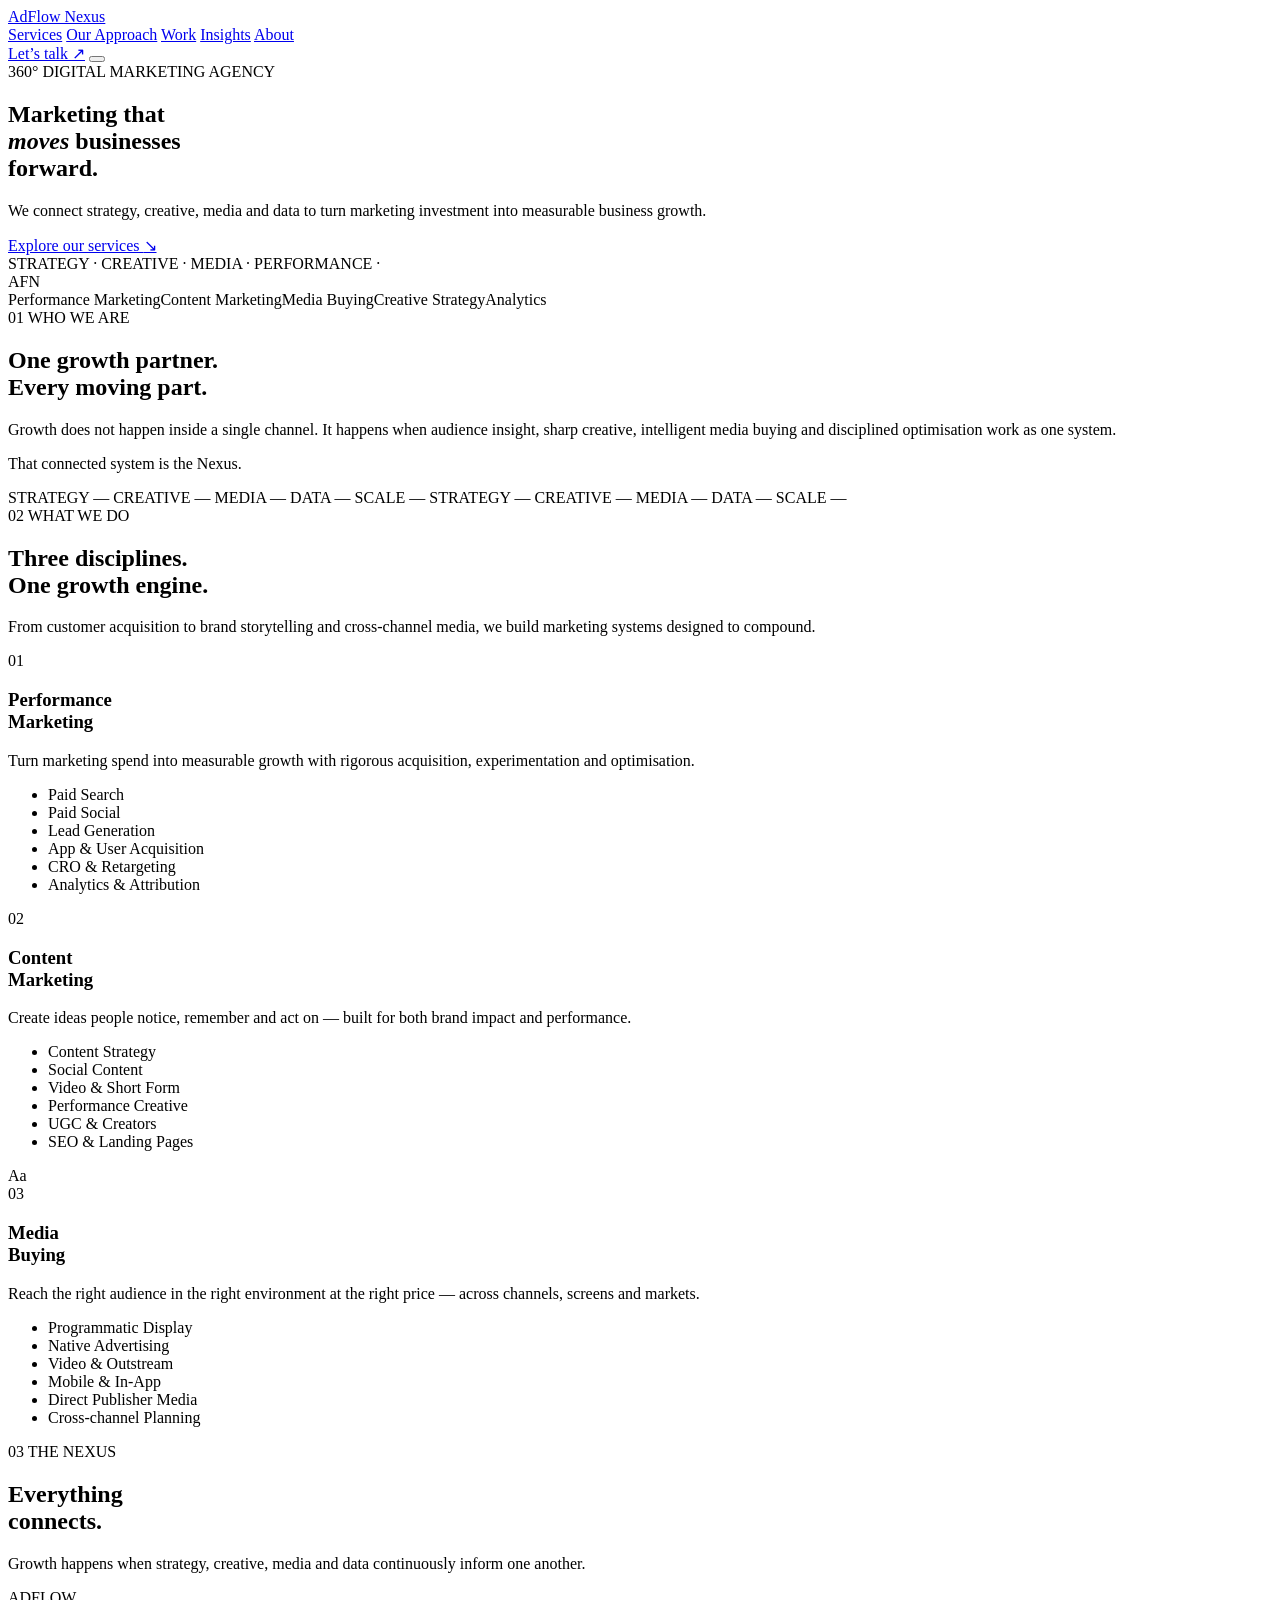
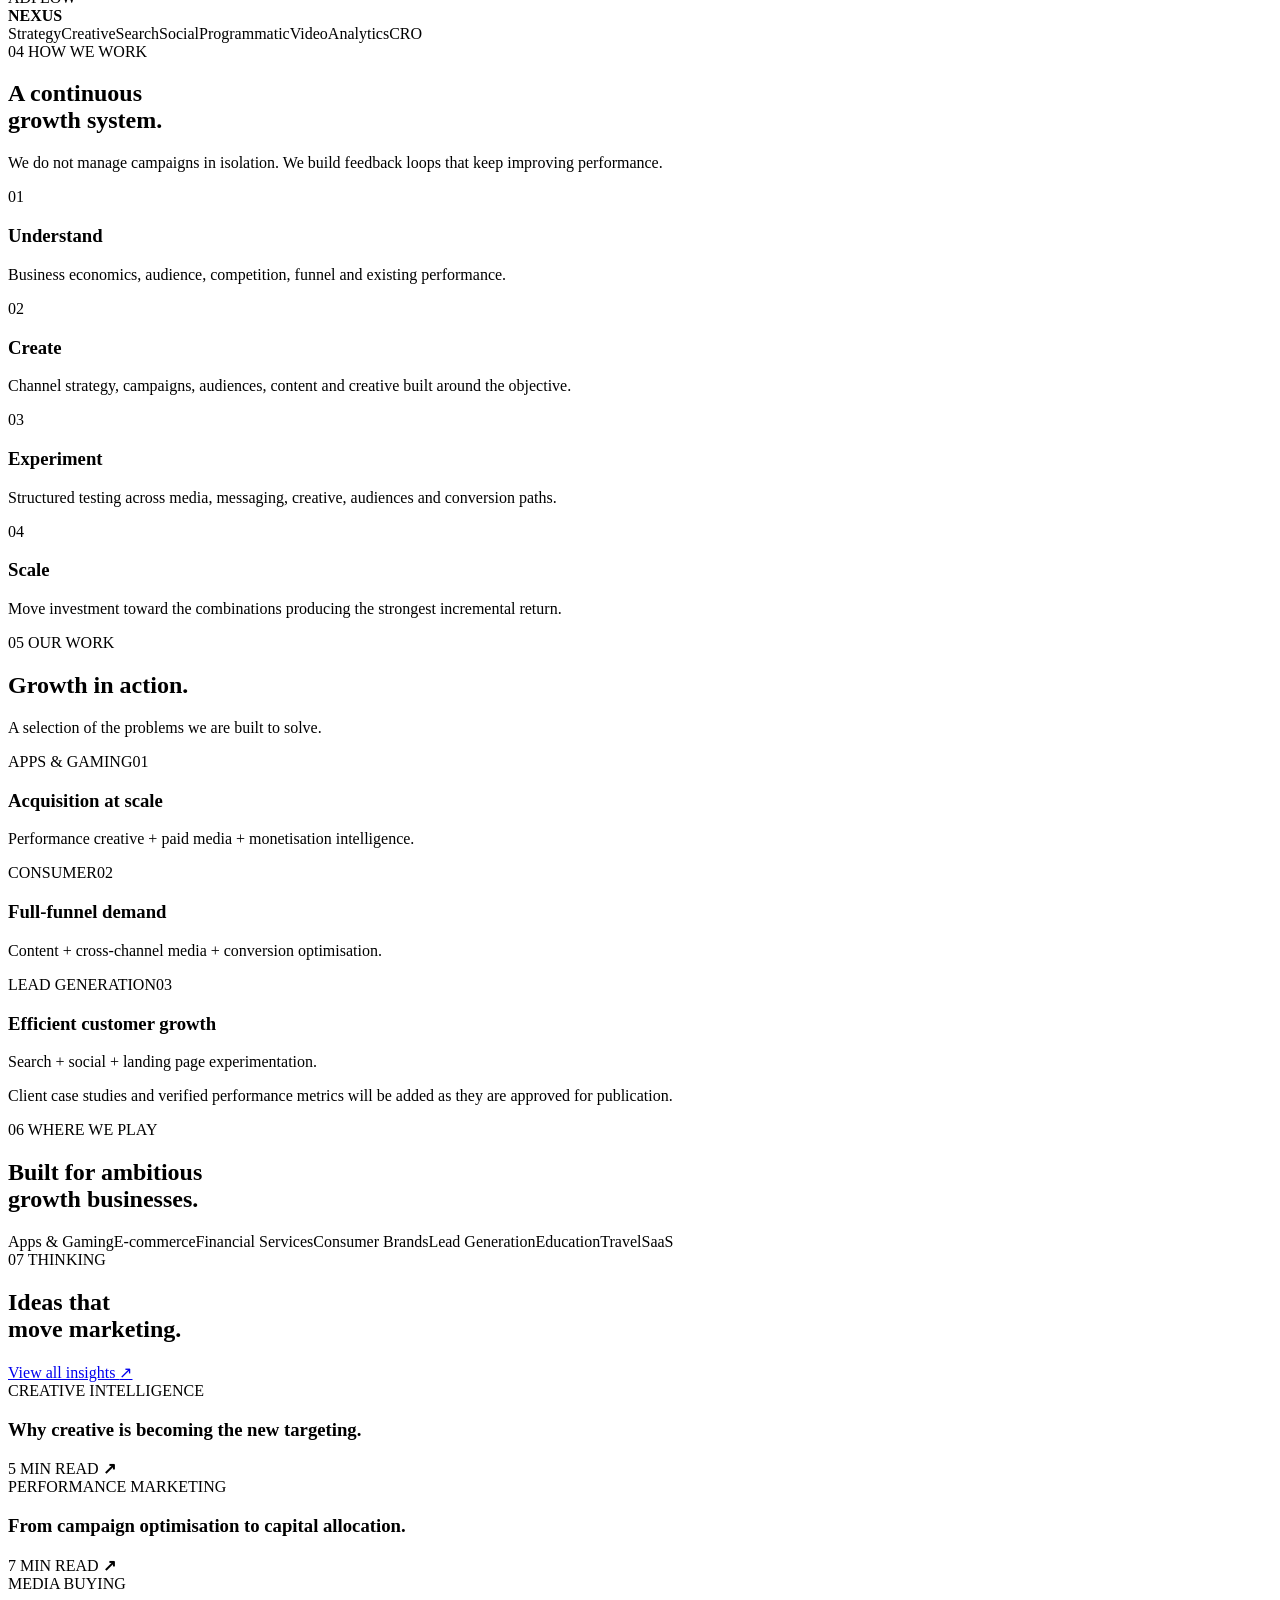
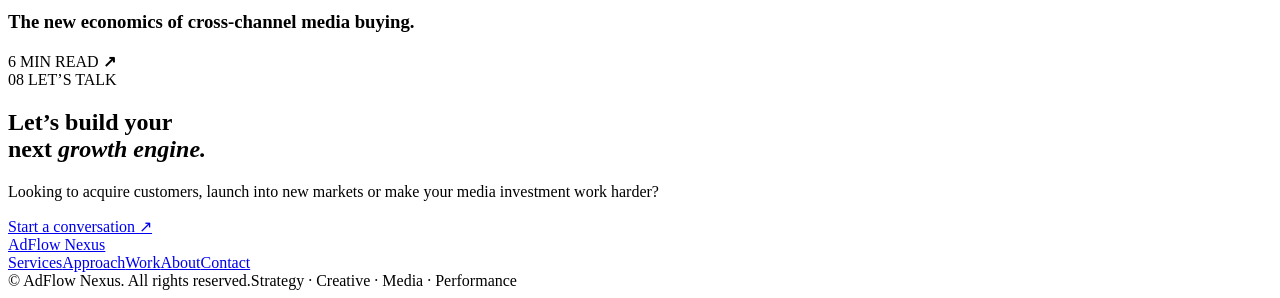
==== index.html @ 0479555f "Initialize AdFlow Nexus agency website" ====
<!doctype html>
<html lang="en">
<head>
  <meta charset="utf-8" />
  <meta name="viewport" content="width=device-width, initial-scale=1" />
  <title>AdFlow Nexus — 360° Marketing Agency</title>
  <meta name="description" content="AdFlow Nexus is a 360° digital marketing agency combining performance marketing, content marketing and media buying to create measurable growth." />
  <link rel="preconnect" href="https://fonts.googleapis.com">
  <link rel="preconnect" href="https://fonts.gstatic.com" crossorigin>
  <link href="https://fonts.googleapis.com/css2?family=DM+Sans:wght@400;500;600;700&family=Manrope:wght@400;500;600;700;800&display=swap" rel="stylesheet">
  <link rel="stylesheet" href="styles.css" />
</head>
<body>
  <div class="noise"></div>

  <header class="site-header">
    <a class="brand" href="#top" aria-label="AdFlow Nexus home">
      <span class="brand-mark"><i></i><i></i><i></i></span>
      <span>AdFlow Nexus</span>
    </a>
    <nav class="desktop-nav" aria-label="Primary navigation">
      <a href="#services">Services</a>
      <a href="#approach">Our Approach</a>
      <a href="#work">Work</a>
      <a href="#insights">Insights</a>
      <a href="#about">About</a>
    </nav>
    <a class="header-cta" href="#contact">Let’s talk <span>↗</span></a>
    <button class="menu-toggle" aria-label="Open menu" aria-expanded="false"><span></span><span></span></button>
  </header>

  <main id="top">
    <section class="hero section-pad">
      <div class="eyebrow reveal">360° DIGITAL MARKETING AGENCY</div>
      <div class="hero-grid">
        <div>
          <h1 class="reveal">Marketing that<br><em>moves</em> businesses<br>forward.</h1>
        </div>
        <div class="hero-side reveal">
          <p>We connect strategy, creative, media and data to turn marketing investment into measurable business growth.</p>
          <a class="text-link" href="#services">Explore our services <span>↘</span></a>
        </div>
      </div>

      <div class="hero-orbit reveal" aria-hidden="true">
        <div class="orbit-copy">STRATEGY · CREATIVE · MEDIA · PERFORMANCE ·</div>
        <div class="orbit-center">AFN</div>
        <span class="orb orb-a"></span><span class="orb orb-b"></span><span class="orb orb-c"></span>
      </div>

      <div class="hero-strip reveal">
        <span>Performance Marketing</span><span>Content Marketing</span><span>Media Buying</span><span>Creative Strategy</span><span>Analytics</span>
      </div>
    </section>

    <section class="intro section-pad dark-section" id="about">
      <div class="section-kicker reveal"><span>01</span> WHO WE ARE</div>
      <div class="intro-grid">
        <h2 class="reveal">One growth partner.<br><span>Every moving part.</span></h2>
        <div class="intro-copy reveal">
          <p>Growth does not happen inside a single channel. It happens when audience insight, sharp creative, intelligent media buying and disciplined optimisation work as one system.</p>
          <p>That connected system is the Nexus.</p>
        </div>
      </div>
      <div class="marquee" aria-hidden="true"><div>STRATEGY — CREATIVE — MEDIA — DATA — SCALE — STRATEGY — CREATIVE — MEDIA — DATA — SCALE —</div></div>
    </section>

    <section class="services section-pad" id="services">
      <div class="section-kicker reveal"><span>02</span> WHAT WE DO</div>
      <div class="section-title-row">
        <h2 class="reveal">Three disciplines.<br>One growth engine.</h2>
        <p class="reveal">From customer acquisition to brand storytelling and cross-channel media, we build marketing systems designed to compound.</p>
      </div>

      <article class="service-row reveal">
        <div class="service-number">01</div>
        <div class="service-main"><h3>Performance<br>Marketing</h3><p>Turn marketing spend into measurable growth with rigorous acquisition, experimentation and optimisation.</p></div>
        <ul><li>Paid Search</li><li>Paid Social</li><li>Lead Generation</li><li>App & User Acquisition</li><li>CRO & Retargeting</li><li>Analytics & Attribution</li></ul>
        <div class="service-icon icon-performance"><span></span><span></span><span></span></div>
      </article>

      <article class="service-row reveal">
        <div class="service-number">02</div>
        <div class="service-main"><h3>Content<br>Marketing</h3><p>Create ideas people notice, remember and act on — built for both brand impact and performance.</p></div>
        <ul><li>Content Strategy</li><li>Social Content</li><li>Video & Short Form</li><li>Performance Creative</li><li>UGC & Creators</li><li>SEO & Landing Pages</li></ul>
        <div class="service-icon icon-content"><span>Aa</span></div>
      </article>

      <article class="service-row reveal">
        <div class="service-number">03</div>
        <div class="service-main"><h3>Media<br>Buying</h3><p>Reach the right audience in the right environment at the right price — across channels, screens and markets.</p></div>
        <ul><li>Programmatic Display</li><li>Native Advertising</li><li>Video & Outstream</li><li>Mobile & In-App</li><li>Direct Publisher Media</li><li>Cross-channel Planning</li></ul>
        <div class="service-icon icon-media"><span></span><span></span></div>
      </article>
    </section>

    <section class="nexus section-pad dark-section">
      <div class="section-kicker reveal"><span>03</span> THE NEXUS</div>
      <div class="nexus-grid">
        <div class="nexus-copy reveal">
          <h2>Everything<br>connects.</h2>
          <p>Growth happens when strategy, creative, media and data continuously inform one another.</p>
        </div>
        <div class="nexus-map reveal" aria-label="360 degree marketing capabilities">
          <div class="ring ring-one"></div><div class="ring ring-two"></div><div class="ring ring-three"></div>
          <div class="nexus-core">ADFLOW<br><strong>NEXUS</strong></div>
          <span class="node n1">Strategy</span><span class="node n2">Creative</span><span class="node n3">Search</span><span class="node n4">Social</span><span class="node n5">Programmatic</span><span class="node n6">Video</span><span class="node n7">Analytics</span><span class="node n8">CRO</span>
        </div>
      </div>
    </section>

    <section class="approach section-pad" id="approach">
      <div class="section-kicker reveal"><span>04</span> HOW WE WORK</div>
      <div class="section-title-row">
        <h2 class="reveal">A continuous<br>growth system.</h2>
        <p class="reveal">We do not manage campaigns in isolation. We build feedback loops that keep improving performance.</p>
      </div>
      <div class="steps">
        <div class="step reveal"><span>01</span><h3>Understand</h3><p>Business economics, audience, competition, funnel and existing performance.</p></div>
        <div class="step reveal"><span>02</span><h3>Create</h3><p>Channel strategy, campaigns, audiences, content and creative built around the objective.</p></div>
        <div class="step reveal"><span>03</span><h3>Experiment</h3><p>Structured testing across media, messaging, creative, audiences and conversion paths.</p></div>
        <div class="step reveal"><span>04</span><h3>Scale</h3><p>Move investment toward the combinations producing the strongest incremental return.</p></div>
      </div>
    </section>

    <section class="work section-pad" id="work">
      <div class="section-kicker reveal"><span>05</span> OUR WORK</div>
      <div class="work-head"><h2 class="reveal">Growth in action.</h2><p class="reveal">A selection of the problems we are built to solve.</p></div>
      <div class="case-grid">
        <article class="case-card case-a reveal"><div class="case-top"><span>APPS & GAMING</span><span>01</span></div><div class="case-visual"><div class="phone"><div></div></div><div class="pulse"></div></div><div class="case-bottom"><h3>Acquisition at scale</h3><p>Performance creative + paid media + monetisation intelligence.</p></div></article>
        <article class="case-card case-b reveal"><div class="case-top"><span>CONSUMER</span><span>02</span></div><div class="case-visual"><div class="target"><i></i><i></i><i></i><b></b></div></div><div class="case-bottom"><h3>Full-funnel demand</h3><p>Content + cross-channel media + conversion optimisation.</p></div></article>
        <article class="case-card case-c reveal"><div class="case-top"><span>LEAD GENERATION</span><span>03</span></div><div class="case-visual"><div class="bars"><i></i><i></i><i></i><i></i><i></i></div></div><div class="case-bottom"><h3>Efficient customer growth</h3><p>Search + social + landing page experimentation.</p></div></article>
      </div>
      <p class="case-note reveal">Client case studies and verified performance metrics will be added as they are approved for publication.</p>
    </section>

    <section class="industries section-pad dark-section">
      <div class="section-kicker reveal"><span>06</span> WHERE WE PLAY</div>
      <h2 class="reveal">Built for ambitious<br>growth businesses.</h2>
      <div class="industry-list reveal"><span>Apps & Gaming</span><span>E-commerce</span><span>Financial Services</span><span>Consumer Brands</span><span>Lead Generation</span><span>Education</span><span>Travel</span><span>SaaS</span></div>
    </section>

    <section class="insights section-pad" id="insights">
      <div class="section-kicker reveal"><span>07</span> THINKING</div>
      <div class="section-title-row"><h2 class="reveal">Ideas that<br>move marketing.</h2><a class="text-link reveal" href="#">View all insights <span>↗</span></a></div>
      <div class="article-grid">
        <article class="article-card reveal"><span>CREATIVE INTELLIGENCE</span><h3>Why creative is becoming the new targeting.</h3><div class="article-meta">5 MIN READ <b>↗</b></div></article>
        <article class="article-card reveal"><span>PERFORMANCE MARKETING</span><h3>From campaign optimisation to capital allocation.</h3><div class="article-meta">7 MIN READ <b>↗</b></div></article>
        <article class="article-card reveal"><span>MEDIA BUYING</span><h3>The new economics of cross-channel media buying.</h3><div class="article-meta">6 MIN READ <b>↗</b></div></article>
      </div>
    </section>

    <section class="contact section-pad" id="contact">
      <div class="contact-glow"></div>
      <div class="section-kicker reveal"><span>08</span> LET’S TALK</div>
      <h2 class="reveal">Let’s build your<br>next <em>growth engine.</em></h2>
      <div class="contact-foot reveal"><p>Looking to acquire customers, launch into new markets or make your media investment work harder?</p><a class="big-cta" href="mailto:hello@adflownexus.com">Start a conversation <span>↗</span></a></div>
    </section>
  </main>

  <footer>
    <a class="brand" href="#top"><span class="brand-mark"><i></i><i></i><i></i></span><span>AdFlow Nexus</span></a>
    <div class="footer-links"><a href="#services">Services</a><a href="#approach">Approach</a><a href="#work">Work</a><a href="#about">About</a><a href="mailto:hello@adflownexus.com">Contact</a></div>
    <div class="footer-bottom"><span>© <span id="year"></span> AdFlow Nexus. All rights reserved.</span><span>Strategy · Creative · Media · Performance</span></div>
  </footer>

  <script src="script.js"></script>
</body>
</html>
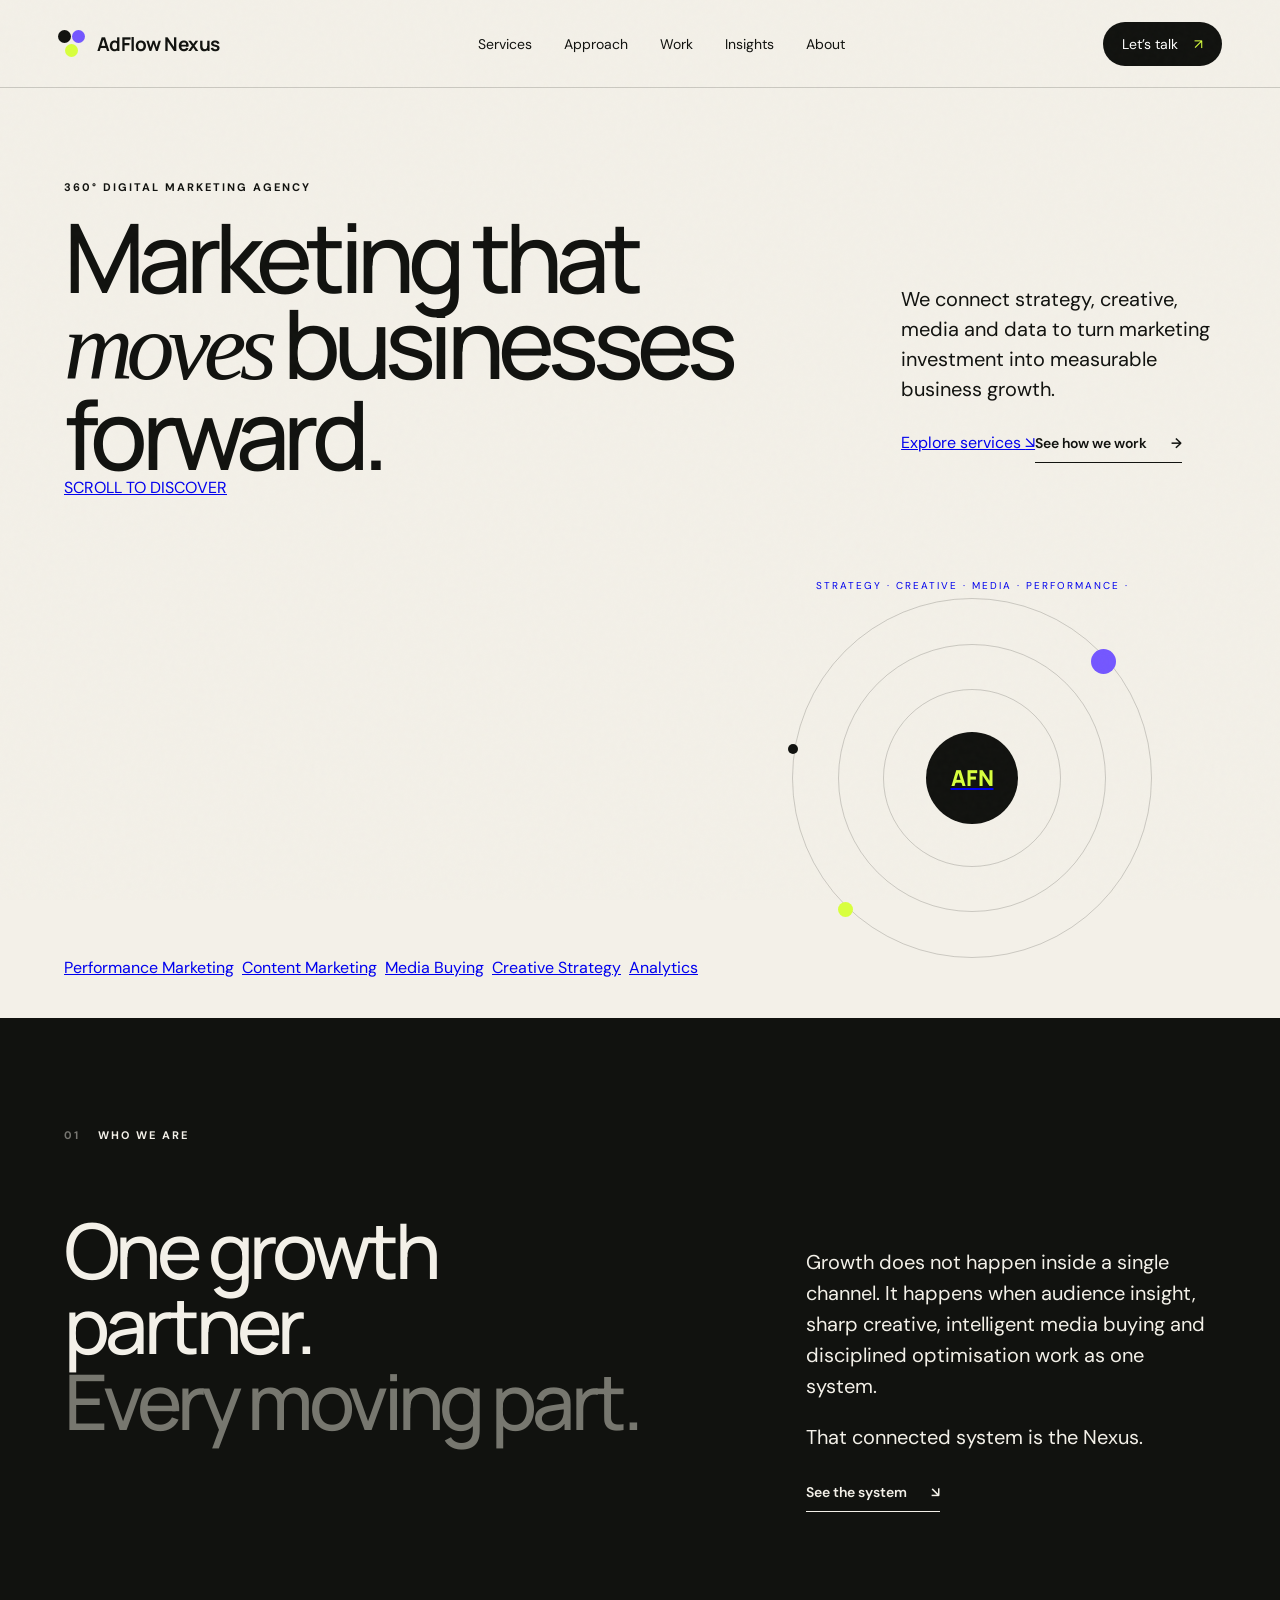
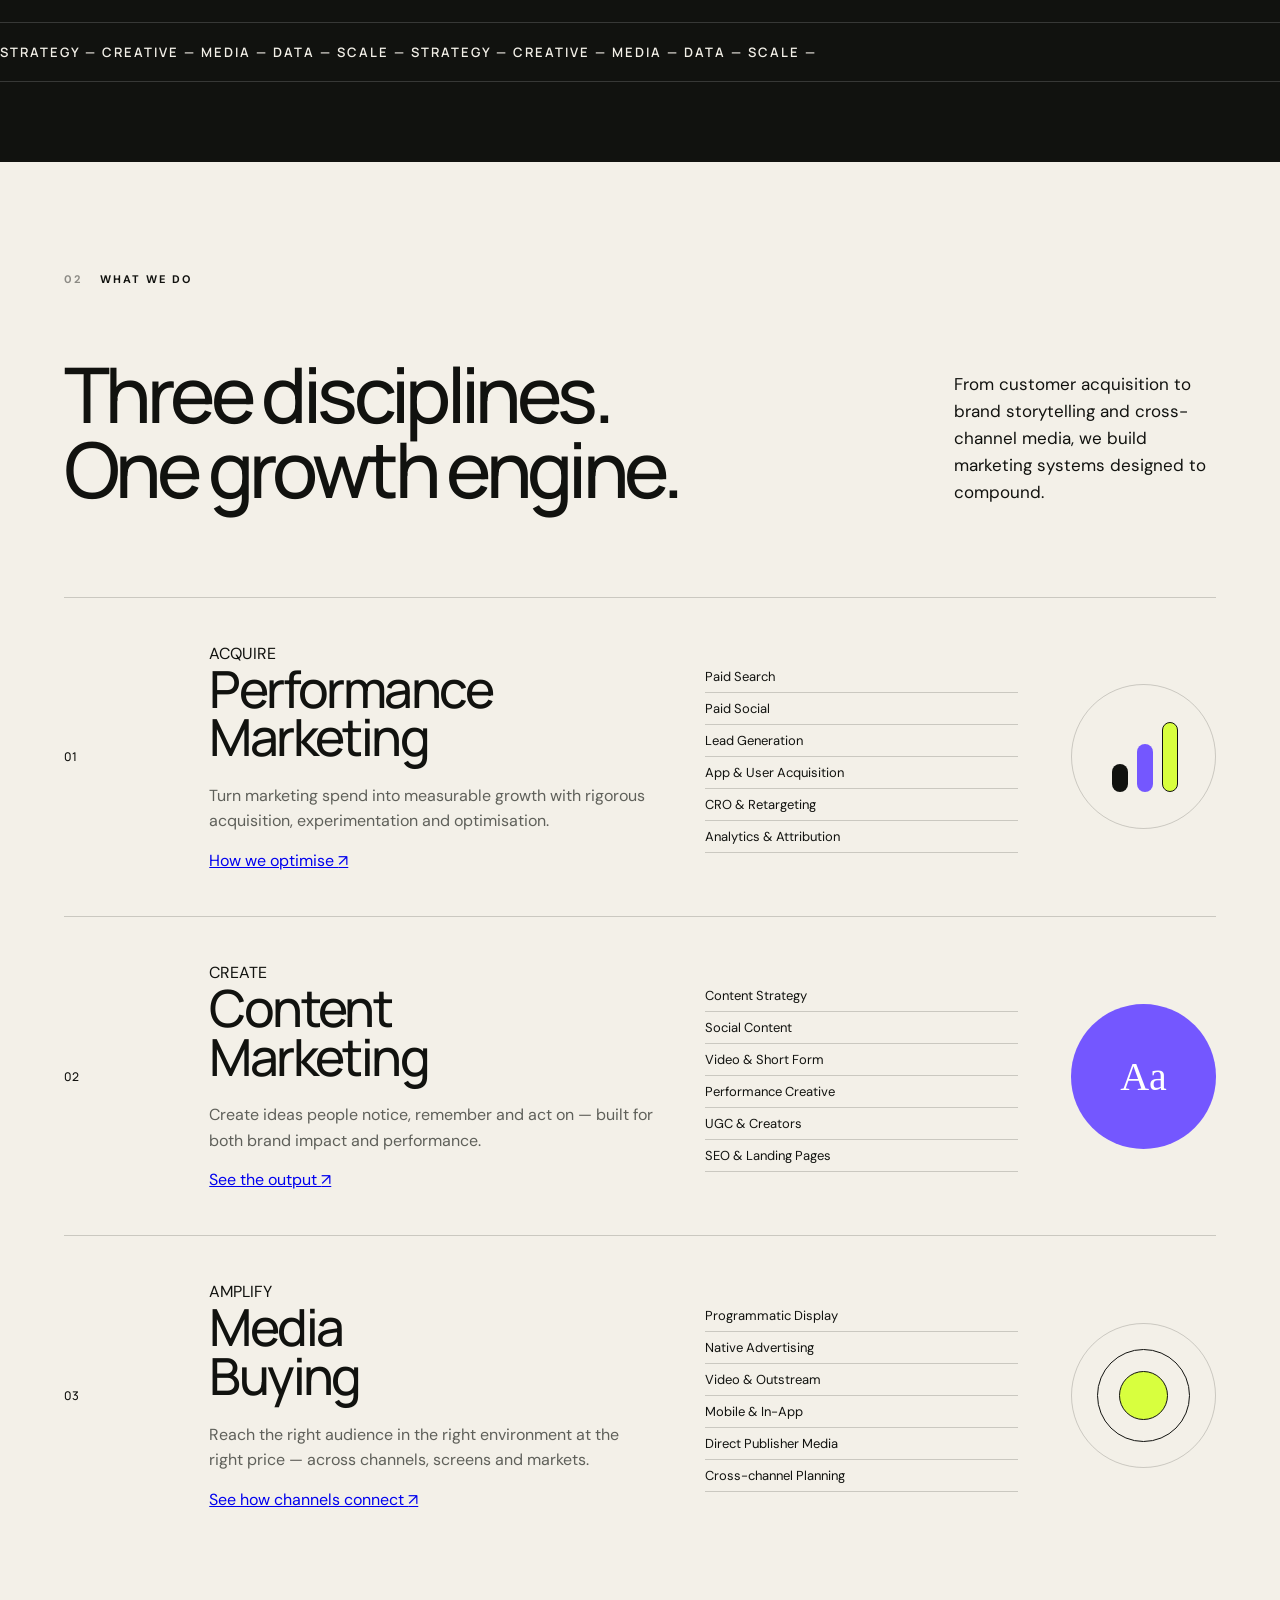
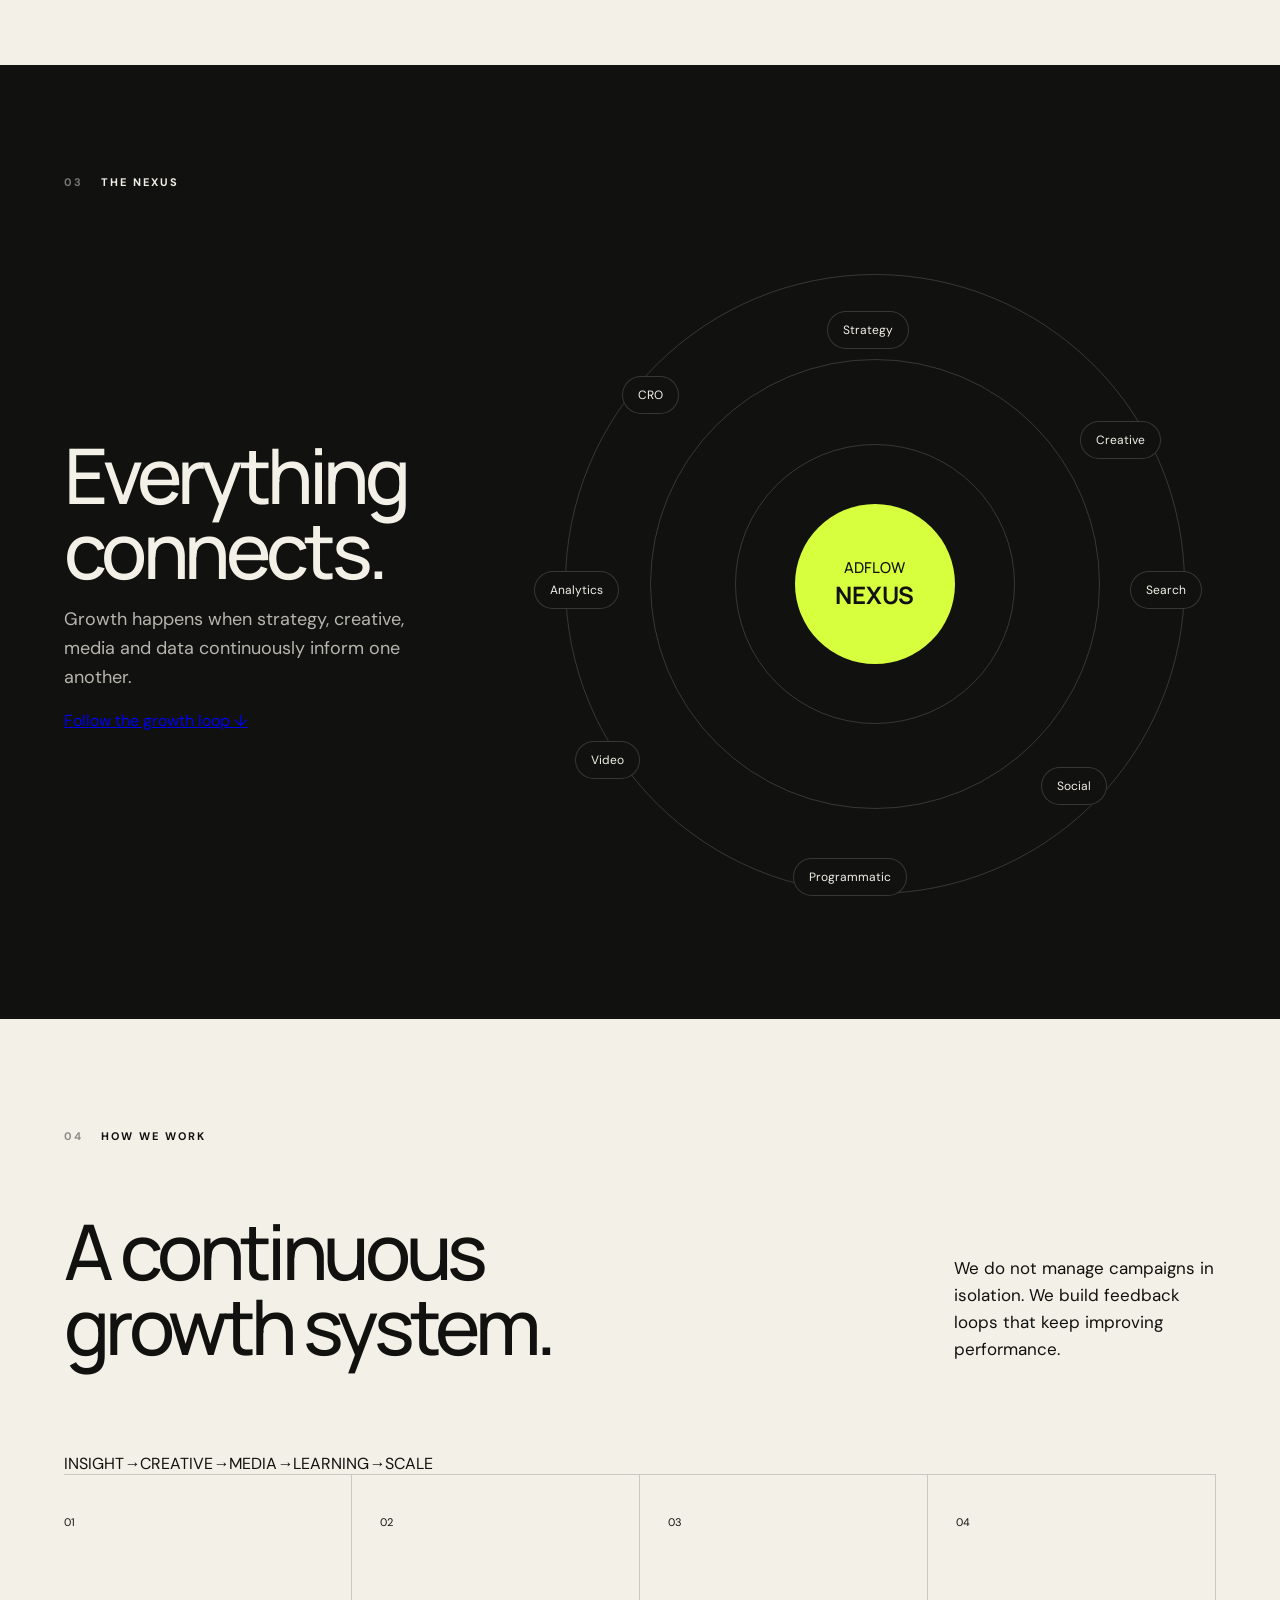
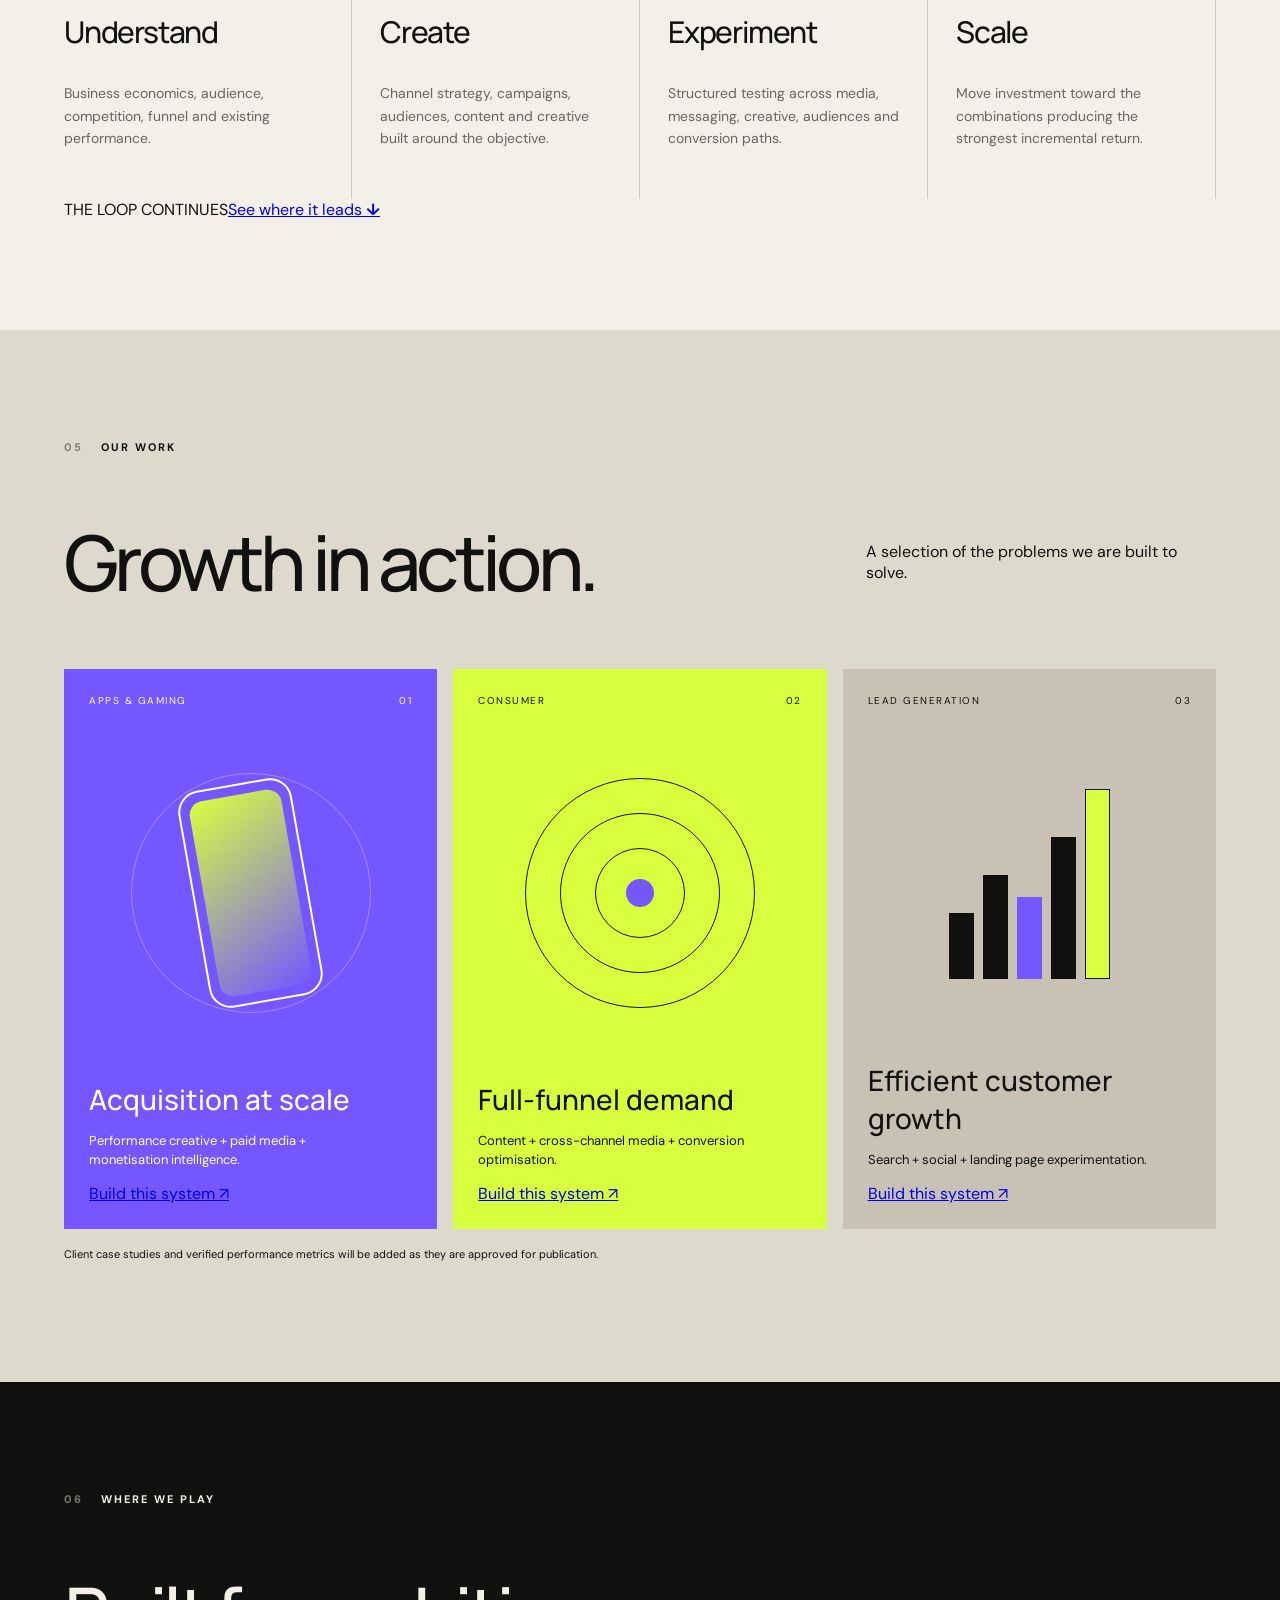
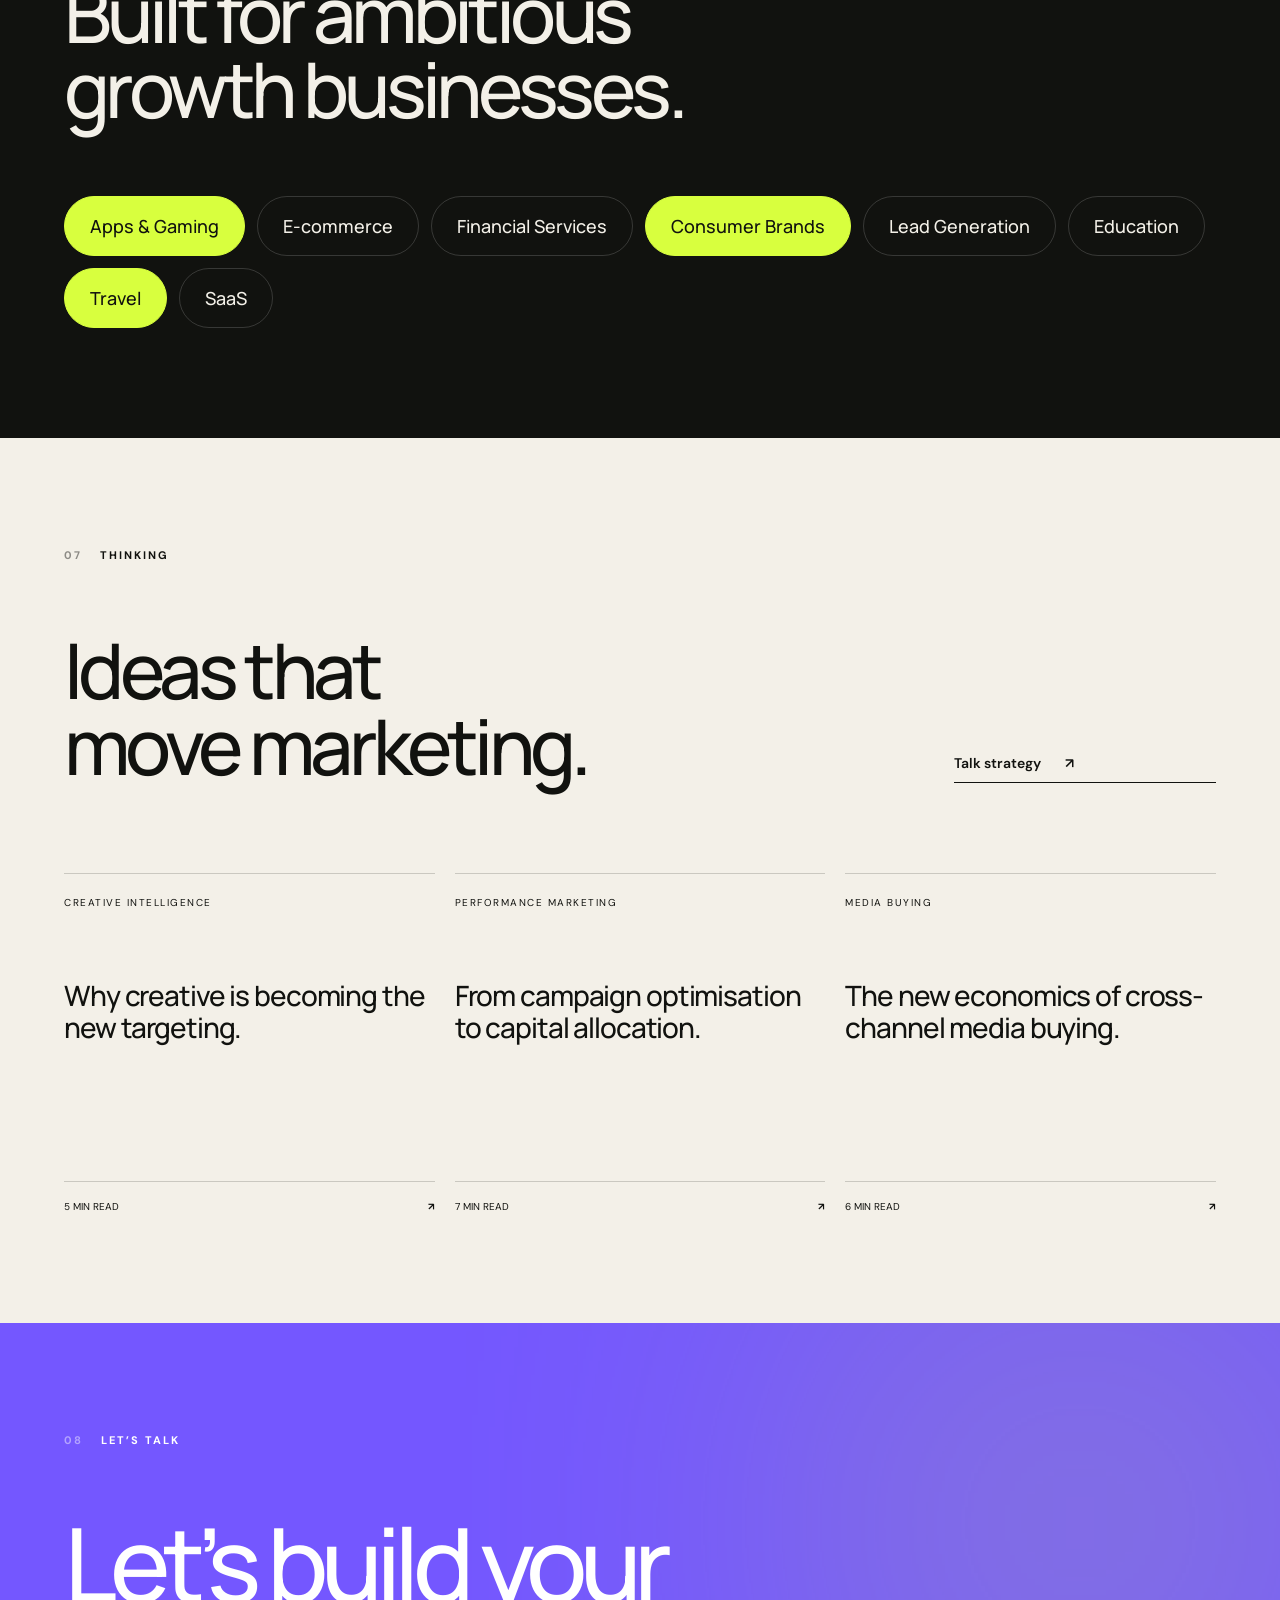
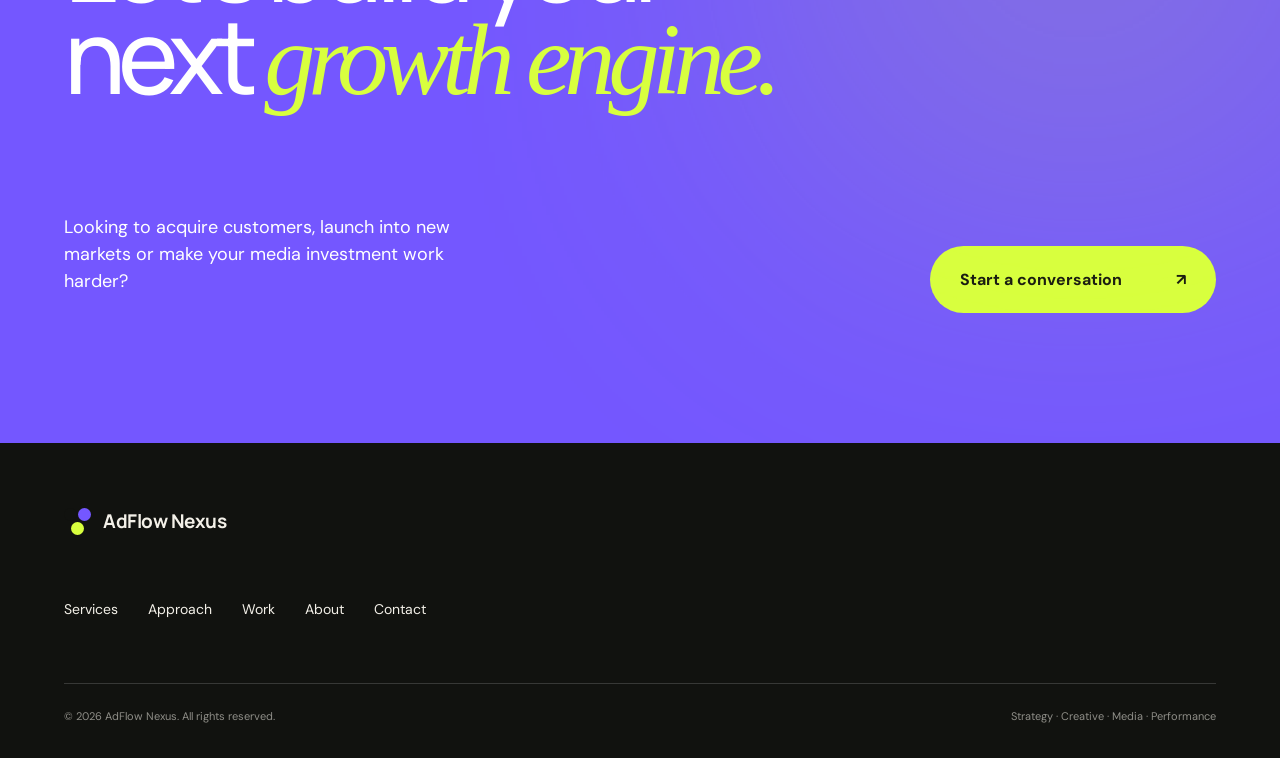
==== commit 6b048f7e: "Polish homepage flow and connect service journey" ====
--- a/index.html
+++ b/index.html
@@ -11,159 +11,73 @@
   <link rel="stylesheet" href="styles.css" />
 </head>
 <body>
-  <div class="noise"></div>
-
+  <div class="noise"></div><div class="cursor-glow" aria-hidden="true"></div>
   <header class="site-header">
-    <a class="brand" href="#top" aria-label="AdFlow Nexus home">
-      <span class="brand-mark"><i></i><i></i><i></i></span>
-      <span>AdFlow Nexus</span>
-    </a>
-    <nav class="desktop-nav" aria-label="Primary navigation">
-      <a href="#services">Services</a>
-      <a href="#approach">Our Approach</a>
-      <a href="#work">Work</a>
-      <a href="#insights">Insights</a>
-      <a href="#about">About</a>
-    </nav>
-    <a class="header-cta" href="#contact">Let’s talk <span>↗</span></a>
+    <a class="brand" href="#top"><span class="brand-mark"><i></i><i></i><i></i></span><span>AdFlow Nexus</span></a>
+    <nav class="desktop-nav"><a href="#services">Services</a><a href="#approach">Approach</a><a href="#work">Work</a><a href="#insights">Insights</a><a href="#about">About</a></nav>
+    <a class="header-cta magnetic" href="#contact">Let’s talk <span>↗</span></a>
     <button class="menu-toggle" aria-label="Open menu" aria-expanded="false"><span></span><span></span></button>
   </header>
 
   <main id="top">
     <section class="hero section-pad">
+      <div class="hero-wash wash-a"></div><div class="hero-wash wash-b"></div>
       <div class="eyebrow reveal">360° DIGITAL MARKETING AGENCY</div>
       <div class="hero-grid">
-        <div>
-          <h1 class="reveal">Marketing that<br><em>moves</em> businesses<br>forward.</h1>
-        </div>
-        <div class="hero-side reveal">
-          <p>We connect strategy, creative, media and data to turn marketing investment into measurable business growth.</p>
-          <a class="text-link" href="#services">Explore our services <span>↘</span></a>
-        </div>
+        <div><h1 class="reveal">Marketing that<br><em>moves</em> businesses<br>forward.</h1></div>
+        <div class="hero-side reveal"><p>We connect strategy, creative, media and data to turn marketing investment into measurable business growth.</p><div class="hero-actions"><a class="pill-link magnetic" href="#services">Explore services <span>↘</span></a><a class="text-link" href="#work">See how we work <span>→</span></a></div></div>
       </div>
-
-      <div class="hero-orbit reveal" aria-hidden="true">
-        <div class="orbit-copy">STRATEGY · CREATIVE · MEDIA · PERFORMANCE ·</div>
-        <div class="orbit-center">AFN</div>
-        <span class="orb orb-a"></span><span class="orb orb-b"></span><span class="orb orb-c"></span>
-      </div>
-
-      <div class="hero-strip reveal">
-        <span>Performance Marketing</span><span>Content Marketing</span><span>Media Buying</span><span>Creative Strategy</span><span>Analytics</span>
-      </div>
+      <a class="hero-orbit reveal" href="#nexus" aria-label="Explore the AdFlow Nexus system"><div class="orbit-copy">STRATEGY · CREATIVE · MEDIA · PERFORMANCE ·</div><div class="orbit-center">AFN</div><span class="orb orb-a"></span><span class="orb orb-b"></span><span class="orb orb-c"></span></a>
+      <div class="hero-strip reveal"><a href="#performance">Performance Marketing</a><a href="#content">Content Marketing</a><a href="#media">Media Buying</a><a href="#nexus">Creative Strategy</a><a href="#approach">Analytics</a></div>
+      <a class="scroll-cue" href="#about"><span></span>SCROLL TO DISCOVER</a>
     </section>
 
     <section class="intro section-pad dark-section" id="about">
+      <div class="connector connector-light"></div>
       <div class="section-kicker reveal"><span>01</span> WHO WE ARE</div>
-      <div class="intro-grid">
-        <h2 class="reveal">One growth partner.<br><span>Every moving part.</span></h2>
-        <div class="intro-copy reveal">
-          <p>Growth does not happen inside a single channel. It happens when audience insight, sharp creative, intelligent media buying and disciplined optimisation work as one system.</p>
-          <p>That connected system is the Nexus.</p>
-        </div>
-      </div>
-      <div class="marquee" aria-hidden="true"><div>STRATEGY — CREATIVE — MEDIA — DATA — SCALE — STRATEGY — CREATIVE — MEDIA — DATA — SCALE —</div></div>
+      <div class="intro-grid"><h2 class="reveal">One growth partner.<br><span>Every moving part.</span></h2><div class="intro-copy reveal"><p>Growth does not happen inside a single channel. It happens when audience insight, sharp creative, intelligent media buying and disciplined optimisation work as one system.</p><p>That connected system is the Nexus.</p><a class="text-link light-link" href="#nexus">See the system <span>↘</span></a></div></div>
+      <div class="marquee"><div>STRATEGY — CREATIVE — MEDIA — DATA — SCALE — STRATEGY — CREATIVE — MEDIA — DATA — SCALE —</div></div>
     </section>
 
     <section class="services section-pad" id="services">
+      <div class="connector"></div>
       <div class="section-kicker reveal"><span>02</span> WHAT WE DO</div>
-      <div class="section-title-row">
-        <h2 class="reveal">Three disciplines.<br>One growth engine.</h2>
-        <p class="reveal">From customer acquisition to brand storytelling and cross-channel media, we build marketing systems designed to compound.</p>
-      </div>
+      <div class="section-title-row"><h2 class="reveal">Three disciplines.<br>One growth engine.</h2><p class="reveal">From customer acquisition to brand storytelling and cross-channel media, we build marketing systems designed to compound.</p></div>
 
-      <article class="service-row reveal">
-        <div class="service-number">01</div>
-        <div class="service-main"><h3>Performance<br>Marketing</h3><p>Turn marketing spend into measurable growth with rigorous acquisition, experimentation and optimisation.</p></div>
-        <ul><li>Paid Search</li><li>Paid Social</li><li>Lead Generation</li><li>App & User Acquisition</li><li>CRO & Retargeting</li><li>Analytics & Attribution</li></ul>
-        <div class="service-icon icon-performance"><span></span><span></span><span></span></div>
-      </article>
-
-      <article class="service-row reveal">
-        <div class="service-number">02</div>
-        <div class="service-main"><h3>Content<br>Marketing</h3><p>Create ideas people notice, remember and act on — built for both brand impact and performance.</p></div>
-        <ul><li>Content Strategy</li><li>Social Content</li><li>Video & Short Form</li><li>Performance Creative</li><li>UGC & Creators</li><li>SEO & Landing Pages</li></ul>
-        <div class="service-icon icon-content"><span>Aa</span></div>
-      </article>
-
-      <article class="service-row reveal">
-        <div class="service-number">03</div>
-        <div class="service-main"><h3>Media<br>Buying</h3><p>Reach the right audience in the right environment at the right price — across channels, screens and markets.</p></div>
-        <ul><li>Programmatic Display</li><li>Native Advertising</li><li>Video & Outstream</li><li>Mobile & In-App</li><li>Direct Publisher Media</li><li>Cross-channel Planning</li></ul>
-        <div class="service-icon icon-media"><span></span><span></span></div>
-      </article>
+      <article class="service-row reveal" id="performance" data-accent="violet"><div class="service-number">01</div><div class="service-main"><div class="service-label">ACQUIRE</div><h3>Performance<br>Marketing</h3><p>Turn marketing spend into measurable growth with rigorous acquisition, experimentation and optimisation.</p><a class="service-link" href="#approach">How we optimise <span>↗</span></a></div><ul><li>Paid Search</li><li>Paid Social</li><li>Lead Generation</li><li>App & User Acquisition</li><li>CRO & Retargeting</li><li>Analytics & Attribution</li></ul><div class="service-icon icon-performance"><span></span><span></span><span></span></div></article>
+      <article class="service-row reveal" id="content" data-accent="violet"><div class="service-number">02</div><div class="service-main"><div class="service-label">CREATE</div><h3>Content<br>Marketing</h3><p>Create ideas people notice, remember and act on — built for both brand impact and performance.</p><a class="service-link" href="#work">See the output <span>↗</span></a></div><ul><li>Content Strategy</li><li>Social Content</li><li>Video & Short Form</li><li>Performance Creative</li><li>UGC & Creators</li><li>SEO & Landing Pages</li></ul><div class="service-icon icon-content"><span>Aa</span></div></article>
+      <article class="service-row reveal" id="media" data-accent="acid"><div class="service-number">03</div><div class="service-main"><div class="service-label">AMPLIFY</div><h3>Media<br>Buying</h3><p>Reach the right audience in the right environment at the right price — across channels, screens and markets.</p><a class="service-link" href="#nexus">See how channels connect <span>↗</span></a></div><ul><li>Programmatic Display</li><li>Native Advertising</li><li>Video & Outstream</li><li>Mobile & In-App</li><li>Direct Publisher Media</li><li>Cross-channel Planning</li></ul><div class="service-icon icon-media"><span></span><span></span></div></article>
     </section>
 
-    <section class="nexus section-pad dark-section">
+    <section class="nexus section-pad dark-section" id="nexus">
+      <div class="connector connector-light"></div>
       <div class="section-kicker reveal"><span>03</span> THE NEXUS</div>
-      <div class="nexus-grid">
-        <div class="nexus-copy reveal">
-          <h2>Everything<br>connects.</h2>
-          <p>Growth happens when strategy, creative, media and data continuously inform one another.</p>
-        </div>
-        <div class="nexus-map reveal" aria-label="360 degree marketing capabilities">
-          <div class="ring ring-one"></div><div class="ring ring-two"></div><div class="ring ring-three"></div>
-          <div class="nexus-core">ADFLOW<br><strong>NEXUS</strong></div>
-          <span class="node n1">Strategy</span><span class="node n2">Creative</span><span class="node n3">Search</span><span class="node n4">Social</span><span class="node n5">Programmatic</span><span class="node n6">Video</span><span class="node n7">Analytics</span><span class="node n8">CRO</span>
-        </div>
-      </div>
+      <div class="nexus-grid"><div class="nexus-copy reveal"><h2>Everything<br>connects.</h2><p>Growth happens when strategy, creative, media and data continuously inform one another.</p><a class="pill-link light-pill" href="#approach">Follow the growth loop <span>↓</span></a></div><div class="nexus-map reveal"><div class="ring ring-one"></div><div class="ring ring-two"></div><div class="ring ring-three"></div><div class="nexus-core">ADFLOW<br><strong>NEXUS</strong></div><span class="node n1">Strategy</span><span class="node n2">Creative</span><span class="node n3">Search</span><span class="node n4">Social</span><span class="node n5">Programmatic</span><span class="node n6">Video</span><span class="node n7">Analytics</span><span class="node n8">CRO</span></div></div>
     </section>
 
     <section class="approach section-pad" id="approach">
+      <div class="connector"></div>
       <div class="section-kicker reveal"><span>04</span> HOW WE WORK</div>
-      <div class="section-title-row">
-        <h2 class="reveal">A continuous<br>growth system.</h2>
-        <p class="reveal">We do not manage campaigns in isolation. We build feedback loops that keep improving performance.</p>
-      </div>
-      <div class="steps">
-        <div class="step reveal"><span>01</span><h3>Understand</h3><p>Business economics, audience, competition, funnel and existing performance.</p></div>
-        <div class="step reveal"><span>02</span><h3>Create</h3><p>Channel strategy, campaigns, audiences, content and creative built around the objective.</p></div>
-        <div class="step reveal"><span>03</span><h3>Experiment</h3><p>Structured testing across media, messaging, creative, audiences and conversion paths.</p></div>
-        <div class="step reveal"><span>04</span><h3>Scale</h3><p>Move investment toward the combinations producing the strongest incremental return.</p></div>
-      </div>
+      <div class="section-title-row"><h2 class="reveal">A continuous<br>growth system.</h2><p class="reveal">We do not manage campaigns in isolation. We build feedback loops that keep improving performance.</p></div>
+      <div class="flow-line reveal"><span>INSIGHT</span><i>→</i><span>CREATIVE</span><i>→</i><span>MEDIA</span><i>→</i><span>LEARNING</span><i>→</i><span>SCALE</span></div>
+      <div class="steps"><div class="step reveal"><span>01</span><h3>Understand</h3><p>Business economics, audience, competition, funnel and existing performance.</p></div><div class="step reveal"><span>02</span><h3>Create</h3><p>Channel strategy, campaigns, audiences, content and creative built around the objective.</p></div><div class="step reveal"><span>03</span><h3>Experiment</h3><p>Structured testing across media, messaging, creative, audiences and conversion paths.</p></div><div class="step reveal"><span>04</span><h3>Scale</h3><p>Move investment toward the combinations producing the strongest incremental return.</p></div></div>
+      <div class="section-bridge reveal"><span>THE LOOP CONTINUES</span><a href="#work">See where it leads <b>↓</b></a></div>
     </section>
 
     <section class="work section-pad" id="work">
-      <div class="section-kicker reveal"><span>05</span> OUR WORK</div>
-      <div class="work-head"><h2 class="reveal">Growth in action.</h2><p class="reveal">A selection of the problems we are built to solve.</p></div>
-      <div class="case-grid">
-        <article class="case-card case-a reveal"><div class="case-top"><span>APPS & GAMING</span><span>01</span></div><div class="case-visual"><div class="phone"><div></div></div><div class="pulse"></div></div><div class="case-bottom"><h3>Acquisition at scale</h3><p>Performance creative + paid media + monetisation intelligence.</p></div></article>
-        <article class="case-card case-b reveal"><div class="case-top"><span>CONSUMER</span><span>02</span></div><div class="case-visual"><div class="target"><i></i><i></i><i></i><b></b></div></div><div class="case-bottom"><h3>Full-funnel demand</h3><p>Content + cross-channel media + conversion optimisation.</p></div></article>
-        <article class="case-card case-c reveal"><div class="case-top"><span>LEAD GENERATION</span><span>03</span></div><div class="case-visual"><div class="bars"><i></i><i></i><i></i><i></i><i></i></div></div><div class="case-bottom"><h3>Efficient customer growth</h3><p>Search + social + landing page experimentation.</p></div></article>
-      </div>
+      <div class="section-kicker reveal"><span>05</span> OUR WORK</div><div class="work-head"><h2 class="reveal">Growth in action.</h2><p class="reveal">A selection of the problems we are built to solve.</p></div>
+      <div class="case-grid"><article class="case-card case-a reveal"><div class="case-top"><span>APPS & GAMING</span><span>01</span></div><div class="case-visual"><div class="phone"><div></div></div><div class="pulse"></div></div><div class="case-bottom"><h3>Acquisition at scale</h3><p>Performance creative + paid media + monetisation intelligence.</p><a href="#contact">Build this system ↗</a></div></article><article class="case-card case-b reveal"><div class="case-top"><span>CONSUMER</span><span>02</span></div><div class="case-visual"><div class="target"><i></i><i></i><i></i><b></b></div></div><div class="case-bottom"><h3>Full-funnel demand</h3><p>Content + cross-channel media + conversion optimisation.</p><a href="#contact">Build this system ↗</a></div></article><article class="case-card case-c reveal"><div class="case-top"><span>LEAD GENERATION</span><span>03</span></div><div class="case-visual"><div class="bars"><i></i><i></i><i></i><i></i><i></i></div></div><div class="case-bottom"><h3>Efficient customer growth</h3><p>Search + social + landing page experimentation.</p><a href="#contact">Build this system ↗</a></div></article></div>
       <p class="case-note reveal">Client case studies and verified performance metrics will be added as they are approved for publication.</p>
     </section>
 
-    <section class="industries section-pad dark-section">
-      <div class="section-kicker reveal"><span>06</span> WHERE WE PLAY</div>
-      <h2 class="reveal">Built for ambitious<br>growth businesses.</h2>
-      <div class="industry-list reveal"><span>Apps & Gaming</span><span>E-commerce</span><span>Financial Services</span><span>Consumer Brands</span><span>Lead Generation</span><span>Education</span><span>Travel</span><span>SaaS</span></div>
-    </section>
+    <section class="industries section-pad dark-section"><div class="section-kicker reveal"><span>06</span> WHERE WE PLAY</div><h2 class="reveal">Built for ambitious<br>growth businesses.</h2><div class="industry-list reveal"><span>Apps & Gaming</span><span>E-commerce</span><span>Financial Services</span><span>Consumer Brands</span><span>Lead Generation</span><span>Education</span><span>Travel</span><span>SaaS</span></div></section>
 
-    <section class="insights section-pad" id="insights">
-      <div class="section-kicker reveal"><span>07</span> THINKING</div>
-      <div class="section-title-row"><h2 class="reveal">Ideas that<br>move marketing.</h2><a class="text-link reveal" href="#">View all insights <span>↗</span></a></div>
-      <div class="article-grid">
-        <article class="article-card reveal"><span>CREATIVE INTELLIGENCE</span><h3>Why creative is becoming the new targeting.</h3><div class="article-meta">5 MIN READ <b>↗</b></div></article>
-        <article class="article-card reveal"><span>PERFORMANCE MARKETING</span><h3>From campaign optimisation to capital allocation.</h3><div class="article-meta">7 MIN READ <b>↗</b></div></article>
-        <article class="article-card reveal"><span>MEDIA BUYING</span><h3>The new economics of cross-channel media buying.</h3><div class="article-meta">6 MIN READ <b>↗</b></div></article>
-      </div>
-    </section>
+    <section class="insights section-pad" id="insights"><div class="section-kicker reveal"><span>07</span> THINKING</div><div class="section-title-row"><h2 class="reveal">Ideas that<br>move marketing.</h2><a class="text-link reveal" href="#contact">Talk strategy <span>↗</span></a></div><div class="article-grid"><article class="article-card reveal"><span>CREATIVE INTELLIGENCE</span><h3>Why creative is becoming the new targeting.</h3><div class="article-meta">5 MIN READ <b>↗</b></div></article><article class="article-card reveal"><span>PERFORMANCE MARKETING</span><h3>From campaign optimisation to capital allocation.</h3><div class="article-meta">7 MIN READ <b>↗</b></div></article><article class="article-card reveal"><span>MEDIA BUYING</span><h3>The new economics of cross-channel media buying.</h3><div class="article-meta">6 MIN READ <b>↗</b></div></article></div></section>
 
-    <section class="contact section-pad" id="contact">
-      <div class="contact-glow"></div>
-      <div class="section-kicker reveal"><span>08</span> LET’S TALK</div>
-      <h2 class="reveal">Let’s build your<br>next <em>growth engine.</em></h2>
-      <div class="contact-foot reveal"><p>Looking to acquire customers, launch into new markets or make your media investment work harder?</p><a class="big-cta" href="mailto:hello@adflownexus.com">Start a conversation <span>↗</span></a></div>
-    </section>
+    <section class="contact section-pad" id="contact"><div class="contact-glow"></div><div class="section-kicker reveal"><span>08</span> LET’S TALK</div><h2 class="reveal">Let’s build your<br>next <em>growth engine.</em></h2><div class="contact-foot reveal"><p>Looking to acquire customers, launch into new markets or make your media investment work harder?</p><a class="big-cta magnetic" href="mailto:hello@adflownexus.com">Start a conversation <span>↗</span></a></div></section>
   </main>
 
-  <footer>
-    <a class="brand" href="#top"><span class="brand-mark"><i></i><i></i><i></i></span><span>AdFlow Nexus</span></a>
-    <div class="footer-links"><a href="#services">Services</a><a href="#approach">Approach</a><a href="#work">Work</a><a href="#about">About</a><a href="mailto:hello@adflownexus.com">Contact</a></div>
-    <div class="footer-bottom"><span>© <span id="year"></span> AdFlow Nexus. All rights reserved.</span><span>Strategy · Creative · Media · Performance</span></div>
-  </footer>
-
+  <footer><a class="brand" href="#top"><span class="brand-mark"><i></i><i></i><i></i></span><span>AdFlow Nexus</span></a><div class="footer-links"><a href="#services">Services</a><a href="#approach">Approach</a><a href="#work">Work</a><a href="#about">About</a><a href="mailto:hello@adflownexus.com">Contact</a></div><div class="footer-bottom"><span>© <span id="year"></span> AdFlow Nexus. All rights reserved.</span><span>Strategy · Creative · Media · Performance</span></div></footer>
   <script src="script.js"></script>
 </body>
 </html>
--- a/styles.css
+++ b/styles.css
@@ -0,0 +1 @@
+:root{--ink:#11120f;--paper:#f3f0e8;--acid:#d8ff3e;--violet:#7457ff;--muted:#a7a59d;--line:rgba(17,18,15,.18);--darkline:rgba(255,255,255,.16)}*{box-sizing:border-box}html{scroll-behavior:smooth}body{margin:0;background:var(--paper);color:var(--ink);font-family:'DM Sans',sans-serif;overflow-x:hidden}.noise{position:fixed;inset:0;pointer-events:none;opacity:.035;z-index:100;background-image:url("data:image/svg+xml,%3Csvg viewBox='0 0 180 180' xmlns='http://www.w3.org/2000/svg'%3E%3Cfilter id='n'%3E%3CfeTurbulence type='fractalNoise' baseFrequency='.9' numOctaves='4' stitchTiles='stitch'/%3E%3C/filter%3E%3Crect width='100%25' height='100%25' filter='url(%23n)' opacity='.6'/%3E%3C/svg%3E")}.site-header{height:88px;padding:0 4.5vw;display:flex;align-items:center;justify-content:space-between;border-bottom:1px solid var(--line);position:relative;z-index:20}.brand{display:flex;align-items:center;gap:12px;text-decoration:none;color:inherit;font:700 19px 'Manrope',sans-serif;letter-spacing:-.5px}.brand-mark{width:27px;height:27px;position:relative;display:inline-block}.brand-mark i{position:absolute;width:13px;height:13px;border-radius:50%;background:var(--ink)}.brand-mark i:nth-child(1){left:0;top:0}.brand-mark i:nth-child(2){right:0;top:0;background:var(--violet)}.brand-mark i:nth-child(3){left:7px;bottom:0;background:var(--acid)}.desktop-nav{display:flex;gap:32px}.desktop-nav a,.footer-links a{color:inherit;text-decoration:none;font-size:14px}.desktop-nav a:hover{opacity:.55}.header-cta{background:var(--ink);color:#fff;text-decoration:none;padding:13px 19px;border-radius:30px;font-size:14px}.header-cta span{margin-left:12px;color:var(--acid)}.menu-toggle{display:none}.section-pad{padding:110px 5vw}.hero{padding-top:92px;position:relative;min-height:930px}.eyebrow,.section-kicker{font-size:11px;font-weight:700;letter-spacing:2px}.section-kicker{display:flex;gap:18px;margin-bottom:70px}.section-kicker span{opacity:.45}.hero-grid{display:grid;grid-template-columns:2.1fr .9fr;gap:8vw}.hero h1{font:500 clamp(58px,7.5vw,122px)/.9 'Manrope',sans-serif;letter-spacing:-.07em;margin:20px 0 0}.hero h1 em,.contact h2 em{font-family:Georgia,serif;font-weight:400}.hero-side{padding-top:70px}.hero-side p{font-size:20px;line-height:1.5;max-width:390px}.text-link{display:inline-flex;gap:24px;color:inherit;text-decoration:none;border-bottom:1px solid;padding:10px 0;font-weight:600;font-size:14px}.hero-orbit{position:absolute;width:360px;height:360px;border:1px solid var(--line);border-radius:50%;right:10vw;bottom:60px;display:grid;place-items:center}.hero-orbit:before,.hero-orbit:after{content:"";position:absolute;border:1px solid var(--line);border-radius:50%;inset:45px}.hero-orbit:after{inset:90px}.orbit-center{height:92px;width:92px;background:var(--ink);color:var(--acid);border-radius:50%;display:grid;place-items:center;font:800 22px 'Manrope'}.orbit-copy{position:absolute;top:-20px;font-size:10px;letter-spacing:2px}.orb{position:absolute;border-radius:50%}.orb-a{width:25px;height:25px;background:var(--violet);top:50px;right:35px}.orb-b{width:15px;height:15px;background:var(--acid);bottom:40px;left:45px}.orb-c{width:10px;height:10px;background:var(--ink);top:145px;left:-5px}.hero-strip{position:absolute;bottom:40px;left:5vw;width:52%;display:flex;flex-wrap:wrap;gap:8px}.hero-strip span{font-size:12px;border:1px solid var(--line);border-radius:30px;padding:8px 13px}.dark-section{background:var(--ink);color:var(--paper)}.intro{padding-bottom:80px;overflow:hidden}.intro-grid{display:grid;grid-template-columns:1.2fr .8fr;gap:10vw}.intro h2,.services h2,.nexus h2,.approach h2,.work h2,.industries h2,.insights h2{font:500 clamp(48px,6vw,94px)/.98 'Manrope';letter-spacing:-.06em;margin:0}.intro h2 span{color:#77776f}.intro-copy{padding-top:15px}.intro-copy p{font-size:20px;line-height:1.55;max-width:530px}.intro-copy p:last-child{color:var(--acid);font-weight:700}.marquee{margin:110px -5vw 0;border-top:1px solid var(--darkline);border-bottom:1px solid var(--darkline);padding:20px 0;white-space:nowrap;overflow:hidden}.marquee div{font:600 13px 'Manrope';letter-spacing:2px;animation:marquee 25s linear infinite}@keyframes marquee{to{transform:translateX(-50%)}}.section-title-row{display:grid;grid-template-columns:1.5fr .5fr;gap:8vw;align-items:end;margin-bottom:90px}.section-title-row>p{font-size:17px;line-height:1.6;margin:0}.service-row{border-top:1px solid var(--line);padding:45px 0;display:grid;grid-template-columns:.18fr .85fr .6fr .28fr;gap:4vw;align-items:center}.service-number{font:500 12px 'Manrope'}.service-main h3{font:500 clamp(34px,4vw,58px)/.95 'Manrope';letter-spacing:-.05em;margin:0 0 22px}.service-main p{max-width:510px;line-height:1.6;color:#5f605a}.service-row ul{list-style:none;padding:0;margin:0}.service-row li{padding:7px 0;font-size:13px;border-bottom:1px solid var(--line)}.service-icon{width:145px;height:145px;border-radius:50%;border:1px solid var(--line);position:relative;margin-left:auto}.icon-performance span{position:absolute;bottom:36px;width:16px;background:var(--ink);border-radius:10px}.icon-performance span:nth-child(1){height:28px;left:40px}.icon-performance span:nth-child(2){height:48px;left:65px;background:var(--violet)}.icon-performance span:nth-child(3){height:70px;left:90px;background:var(--acid);border:1px solid var(--ink)}.icon-content{display:grid;place-items:center;background:var(--violet);color:#fff;border:0}.icon-content span{font:500 40px Georgia}.icon-media span{position:absolute;border:1px solid var(--ink);border-radius:50%;inset:25px}.icon-media span:nth-child(2){inset:47px;background:var(--acid)}.nexus-grid{display:grid;grid-template-columns:.7fr 1.3fr;align-items:center;gap:8vw}.nexus-copy p{font-size:18px;line-height:1.6;max-width:400px;color:#b7b5ae}.nexus-map{height:650px;position:relative;display:grid;place-items:center}.ring{position:absolute;border:1px solid var(--darkline);border-radius:50%}.ring-one{width:620px;height:620px}.ring-two{width:450px;height:450px}.ring-three{width:280px;height:280px}.nexus-core{width:160px;height:160px;border-radius:50%;background:var(--acid);color:var(--ink);display:grid;place-content:center;text-align:center;font:500 15px 'Manrope';z-index:2}.nexus-core strong{font-size:24px}.node{position:absolute;border:1px solid var(--darkline);background:var(--ink);border-radius:40px;padding:10px 15px;font-size:12px;z-index:3}.n1{top:8%;left:43%}.n2{top:25%;right:8%}.n3{top:48%;right:2%}.n4{bottom:16%;right:16%}.n5{bottom:2%;left:38%}.n6{bottom:20%;left:6%}.n7{top:48%;left:0}.n8{top:18%;left:13%}.steps{display:grid;grid-template-columns:repeat(4,1fr);border-top:1px solid var(--line)}.step{padding:35px 28px 35px 0;border-right:1px solid var(--line);min-height:300px}.step:not(:first-child){padding-left:28px}.step span{font-size:11px}.step h3{font:500 30px 'Manrope';letter-spacing:-.04em;margin-top:80px}.step p{font-size:14px;line-height:1.6;color:#66675f}.work{background:#ded9cd}.work-head{display:flex;justify-content:space-between;align-items:end;margin-bottom:70px}.work-head p{max-width:350px}.case-grid{display:grid;grid-template-columns:repeat(3,1fr);gap:16px}.case-card{min-height:560px;padding:25px;display:flex;flex-direction:column}.case-a{background:var(--violet);color:#fff}.case-b{background:var(--acid)}.case-c{background:#c8c1b4}.case-top{display:flex;justify-content:space-between;font-size:10px;letter-spacing:1.5px}.case-visual{flex:1;display:grid;place-items:center;position:relative}.phone{width:115px;height:220px;border:2px solid currentColor;border-radius:22px;padding:9px;transform:rotate(-10deg)}.phone div{width:100%;height:100%;border-radius:14px;background:linear-gradient(150deg,var(--acid),transparent)}.pulse{position:absolute;width:240px;height:240px;border:1px solid rgba(255,255,255,.3);border-radius:50%}.target{width:230px;height:230px;position:relative}.target i{position:absolute;border:1px solid var(--ink);border-radius:50%;inset:0}.target i:nth-child(2){inset:35px}.target i:nth-child(3){inset:70px}.target b{position:absolute;width:28px;height:28px;background:var(--violet);border-radius:50%;left:101px;top:101px}.bars{display:flex;align-items:end;gap:9px;height:190px}.bars i{width:25px;background:var(--ink);height:35%}.bars i:nth-child(2){height:55%}.bars i:nth-child(3){height:43%;background:var(--violet)}.bars i:nth-child(4){height:75%}.bars i:nth-child(5){height:100%;background:var(--acid);border:1px solid var(--ink)}.case-bottom h3{font:500 28px 'Manrope';margin:0 0 10px}.case-bottom p{font-size:13px;max-width:280px;line-height:1.5}.case-note{font-size:11px;opacity:.55;margin-top:18px}.industries h2{margin-bottom:70px}.industry-list{display:flex;flex-wrap:wrap;gap:12px}.industry-list span{border:1px solid var(--darkline);border-radius:50px;padding:17px 25px;font:500 18px 'Manrope'}.industry-list span:nth-child(3n+1){background:var(--acid);color:var(--ink);border-color:var(--acid)}.article-grid{display:grid;grid-template-columns:repeat(3,1fr);gap:20px}.article-card{border-top:1px solid var(--line);padding-top:22px;min-height:340px;display:flex;flex-direction:column}.article-card>span{font-size:10px;letter-spacing:1.5px}.article-card h3{font:500 28px/1.15 'Manrope';letter-spacing:-.04em;margin-top:70px}.article-meta{margin-top:auto;border-top:1px solid var(--line);padding-top:18px;font-size:10px;display:flex;justify-content:space-between}.contact{background:var(--violet);color:#fff;position:relative;overflow:hidden;min-height:720px}.contact-glow{position:absolute;width:600px;height:600px;background:var(--acid);filter:blur(150px);opacity:.15;right:-100px;top:-100px}.contact h2{font:500 clamp(58px,8vw,125px)/.9 'Manrope';letter-spacing:-.07em;margin:0;position:relative}.contact h2 em{color:var(--acid)}.contact-foot{display:flex;justify-content:space-between;align-items:end;margin-top:90px}.contact-foot p{max-width:430px;font-size:18px;line-height:1.5}.big-cta{background:var(--acid);color:var(--ink);text-decoration:none;border-radius:60px;padding:23px 30px;font-weight:700}.big-cta span{margin-left:50px}footer{background:var(--ink);color:var(--paper);padding:65px 5vw 35px}.footer-links{display:flex;gap:30px;margin:65px 0}.footer-bottom{border-top:1px solid var(--darkline);padding-top:25px;display:flex;justify-content:space-between;font-size:11px;color:#8f8e88}.reveal{opacity:0;transform:translateY(24px);transition:opacity .8s ease,transform .8s ease}.reveal.visible{opacity:1;transform:none}@media(max-width:900px){.desktop-nav,.header-cta{display:none}.menu-toggle{display:block;border:0;background:none;width:35px}.menu-toggle span{height:1px;background:var(--ink);display:block;margin:7px}.section-pad{padding:80px 6vw}.hero{min-height:850px}.hero-grid,.intro-grid,.section-title-row,.nexus-grid{grid-template-columns:1fr}.hero-side{padding-top:20px}.hero-orbit{width:280px;height:280px;right:8vw;bottom:70px}.hero-strip{display:none}.service-row{grid-template-columns:.12fr 1fr}.service-row ul{grid-column:2}.service-icon{display:none}.nexus-map{height:520px;transform:scale(.78)}.steps{grid-template-columns:1fr 1fr}.case-grid,.article-grid{grid-template-columns:1fr}.case-card{min-height:500px}.work-head,.contact-foot{align-items:start;flex-direction:column;gap:40px}.contact{min-height:650px}.footer-bottom{flex-direction:column;gap:10px}}@media(max-width:560px){.site-header{height:70px;padding:0 6vw}.hero{padding-top:65px;min-height:720px}.hero h1{font-size:52px}.hero-orbit{width:220px;height:220px;bottom:45px}.hero-orbit:before{inset:30px}.hero-orbit:after{inset:60px}.orbit-center{width:65px;height:65px;font-size:16px}.service-row{grid-template-columns:1fr}.service-number,.service-main,.service-row ul{grid-column:1}.steps{grid-template-columns:1fr}.step{border-right:0;border-bottom:1px solid var(--line);min-height:230px;padding:30px 0!important}.step h3{margin-top:45px}.nexus-map{height:390px;transform:scale(.58);margin:-20px}.contact h2{font-size:54px}.industry-list span{font-size:14px;padding:13px 18px}.footer-links{flex-wrap:wrap}}
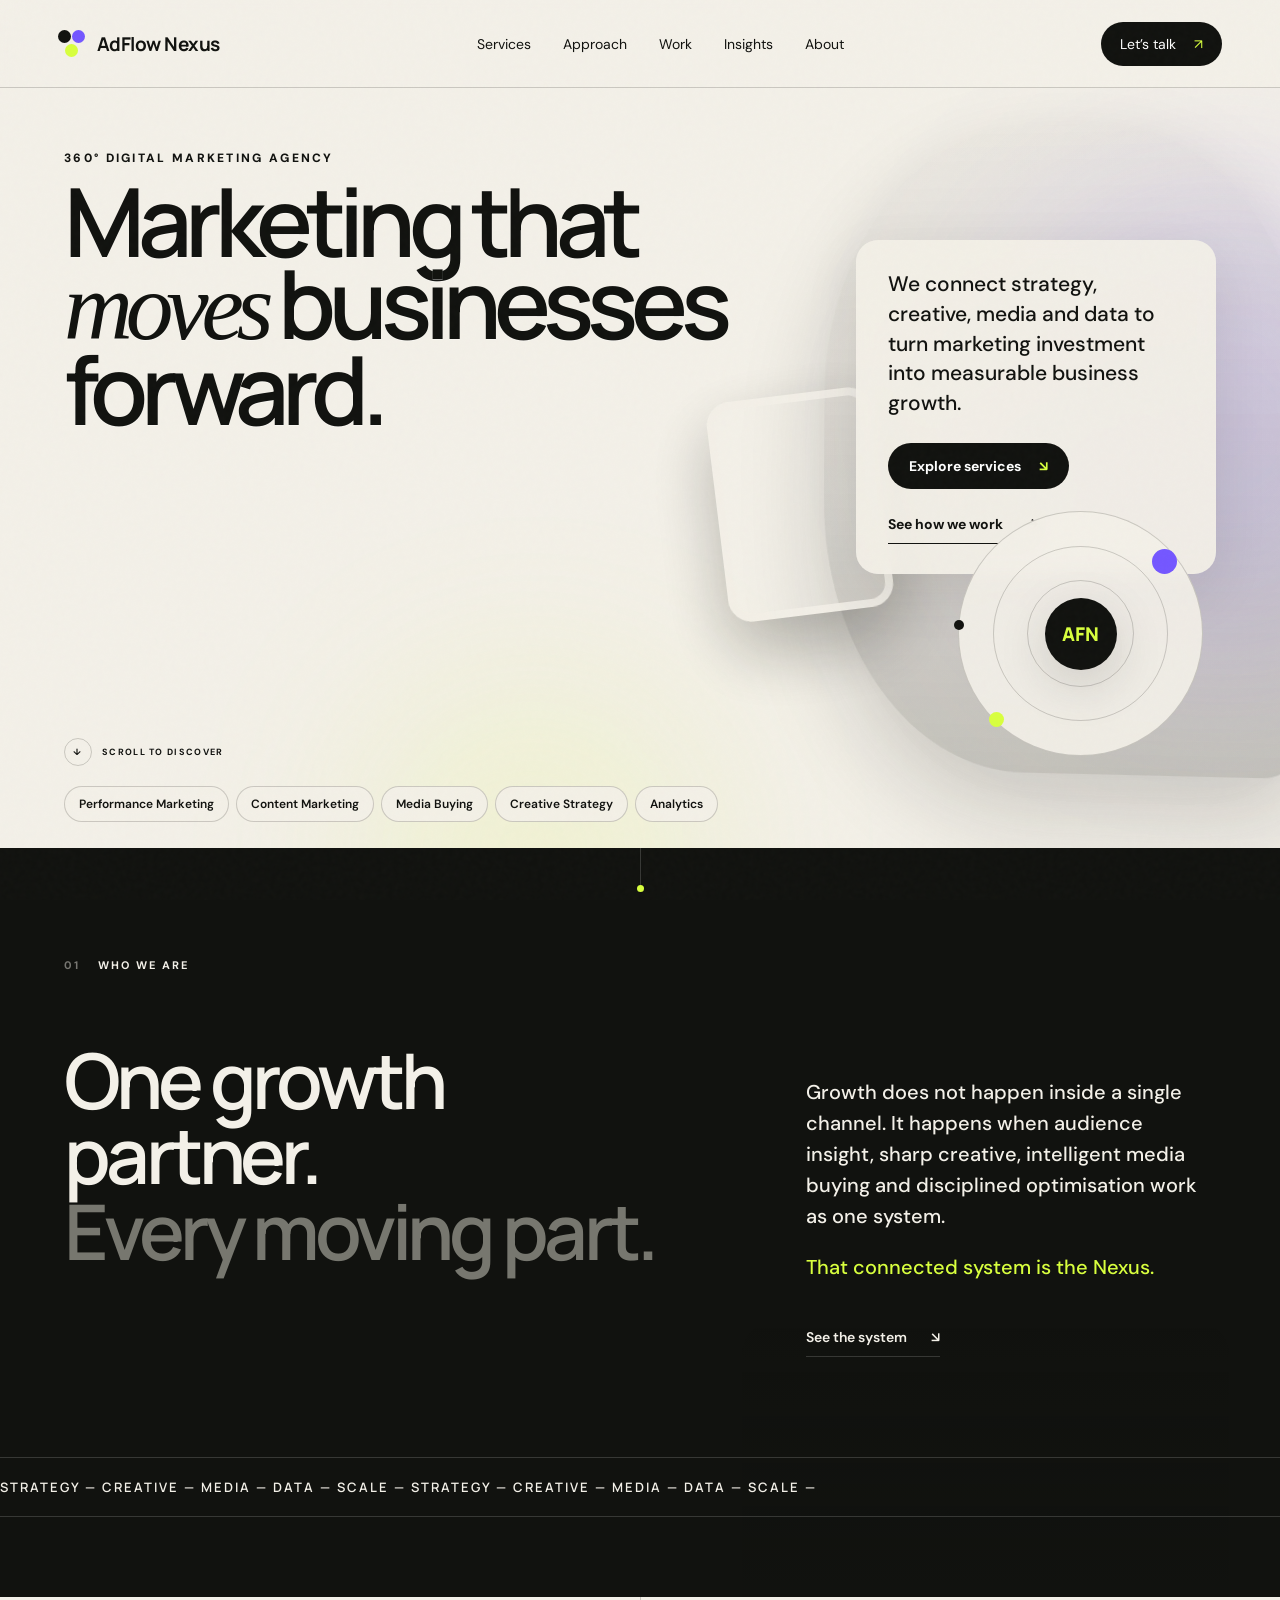
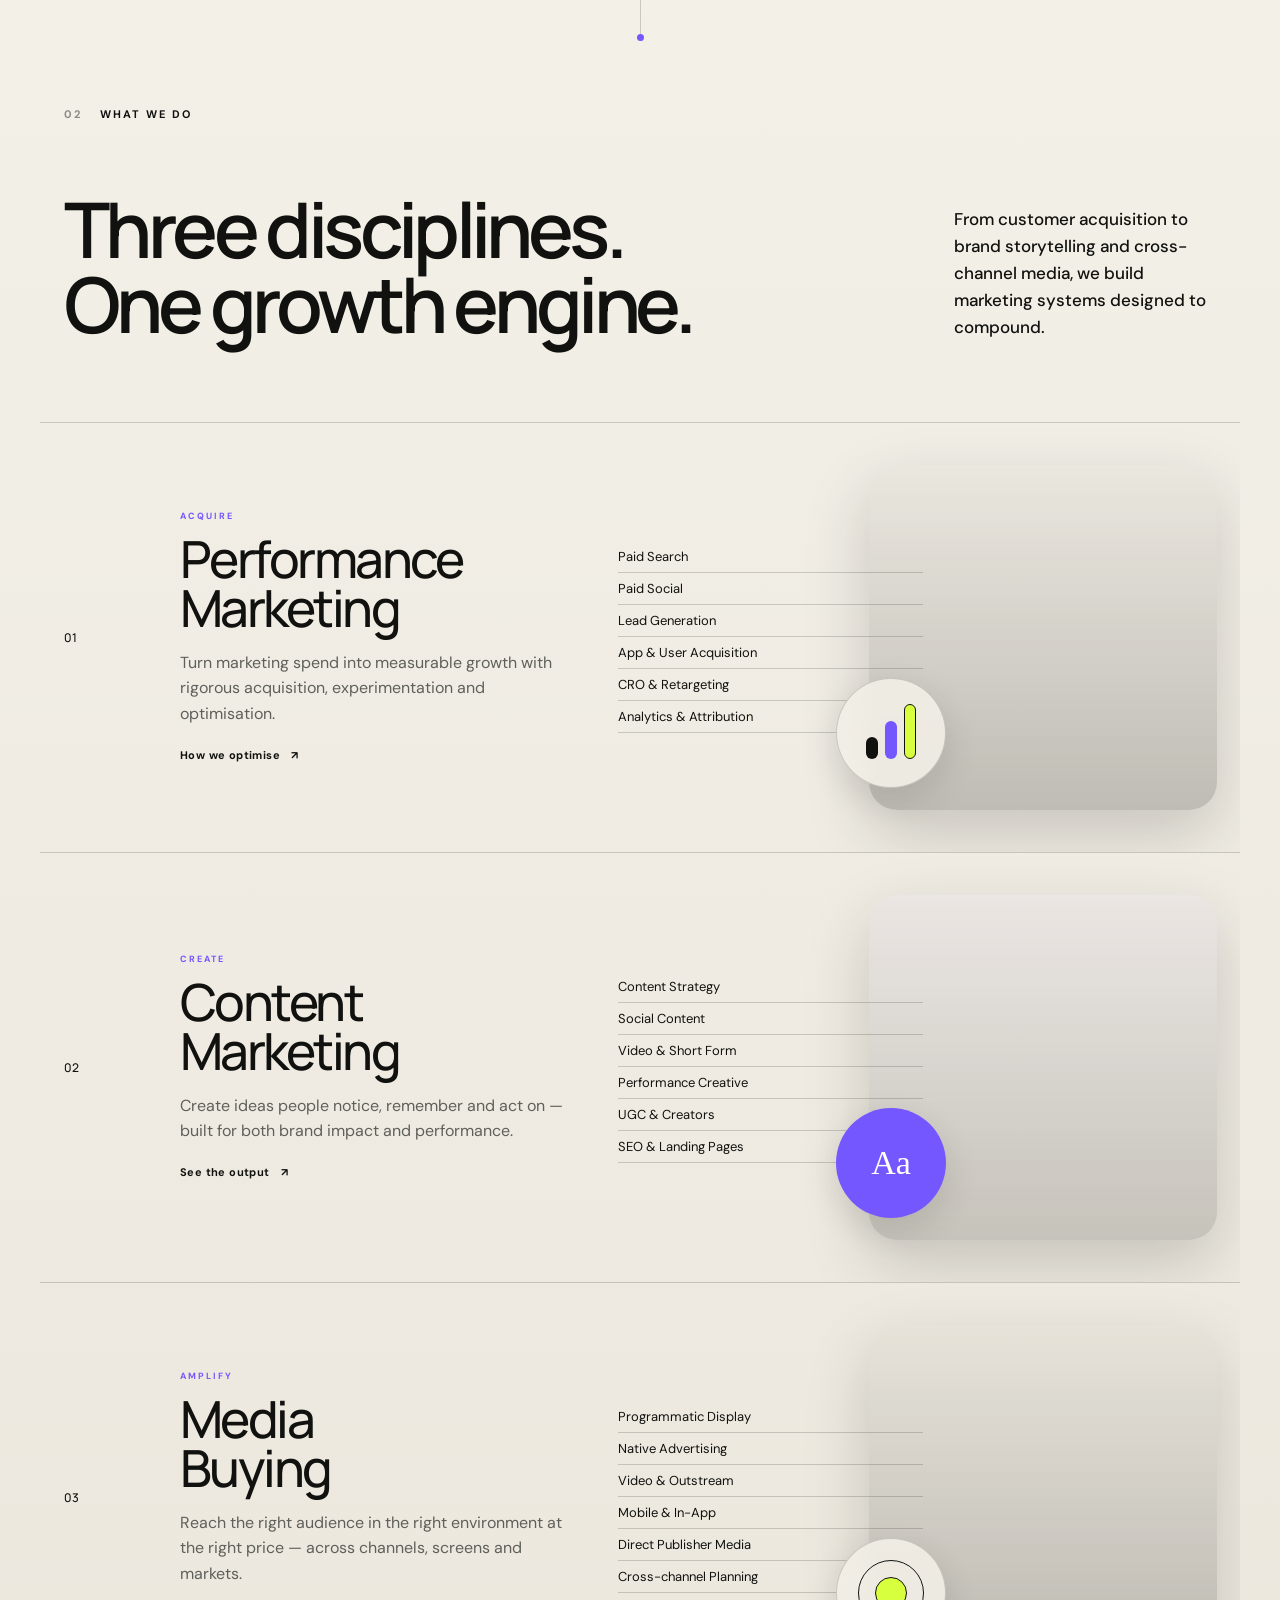
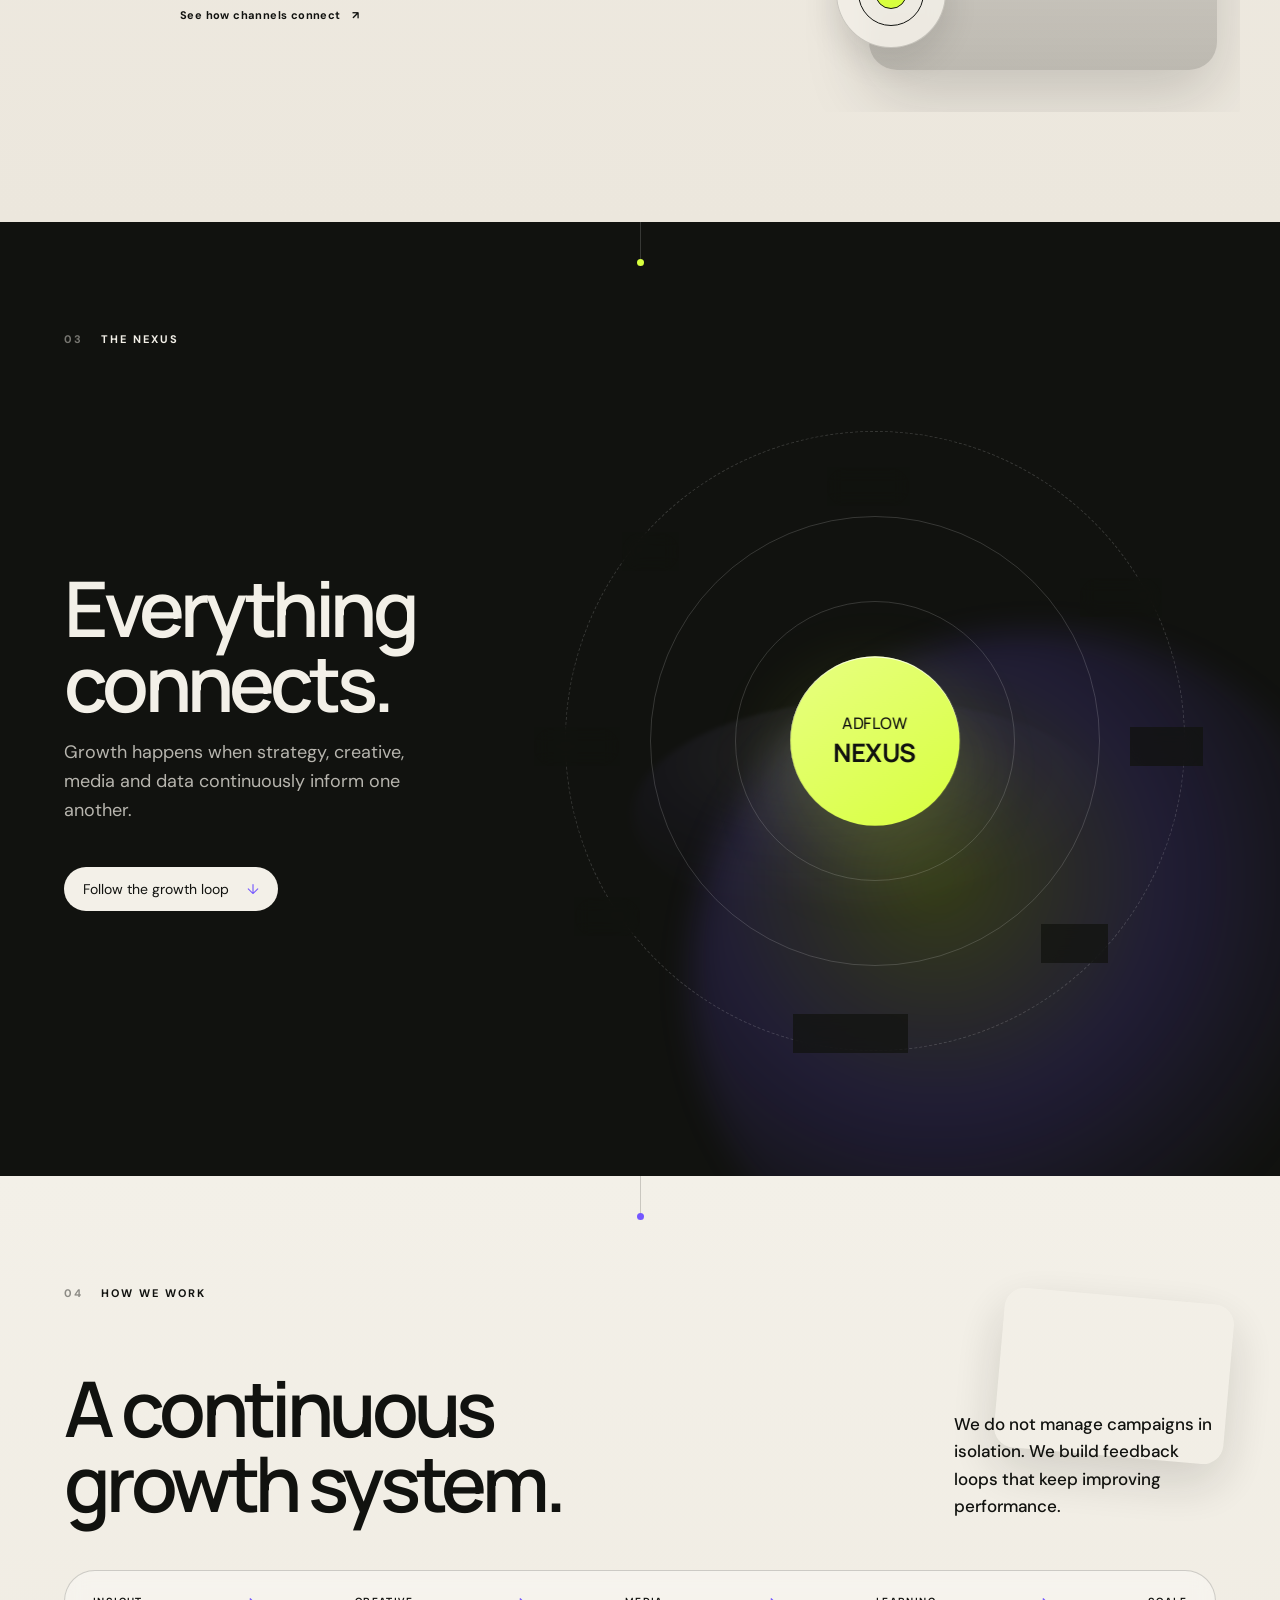
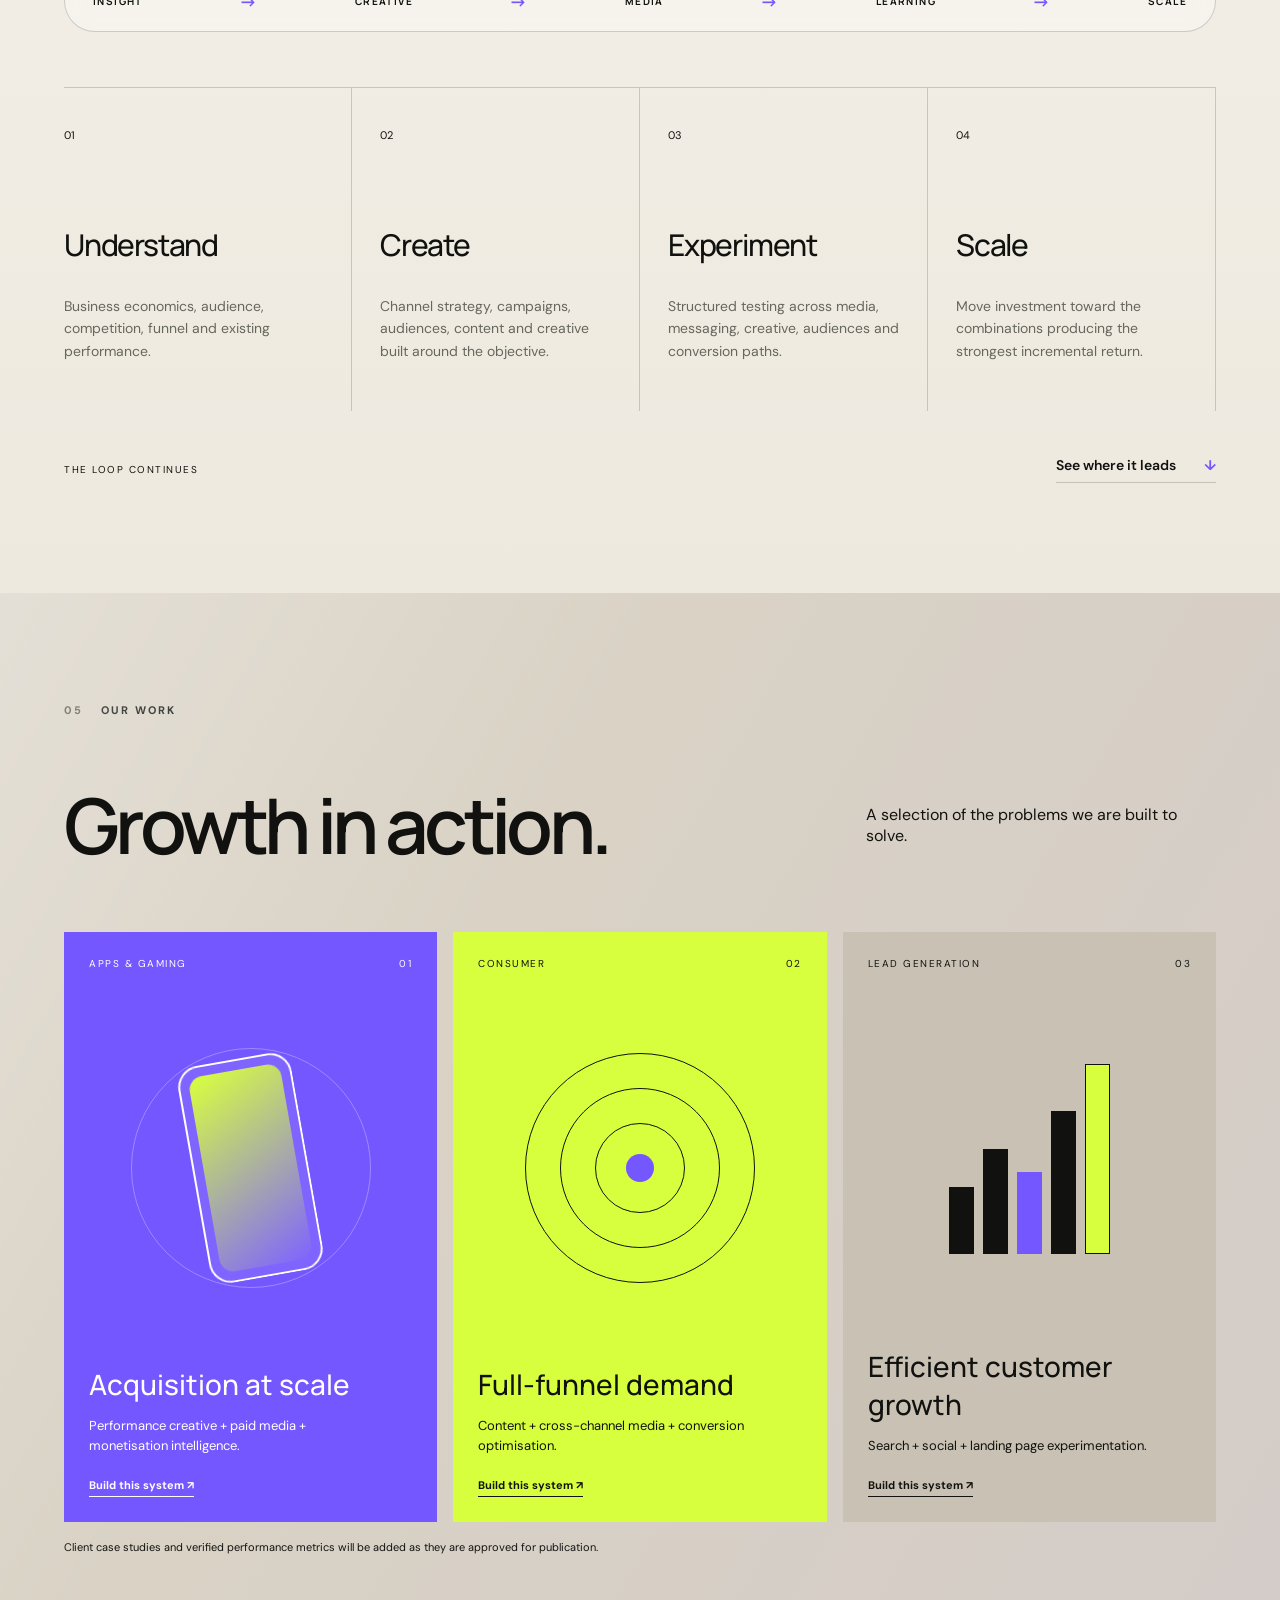
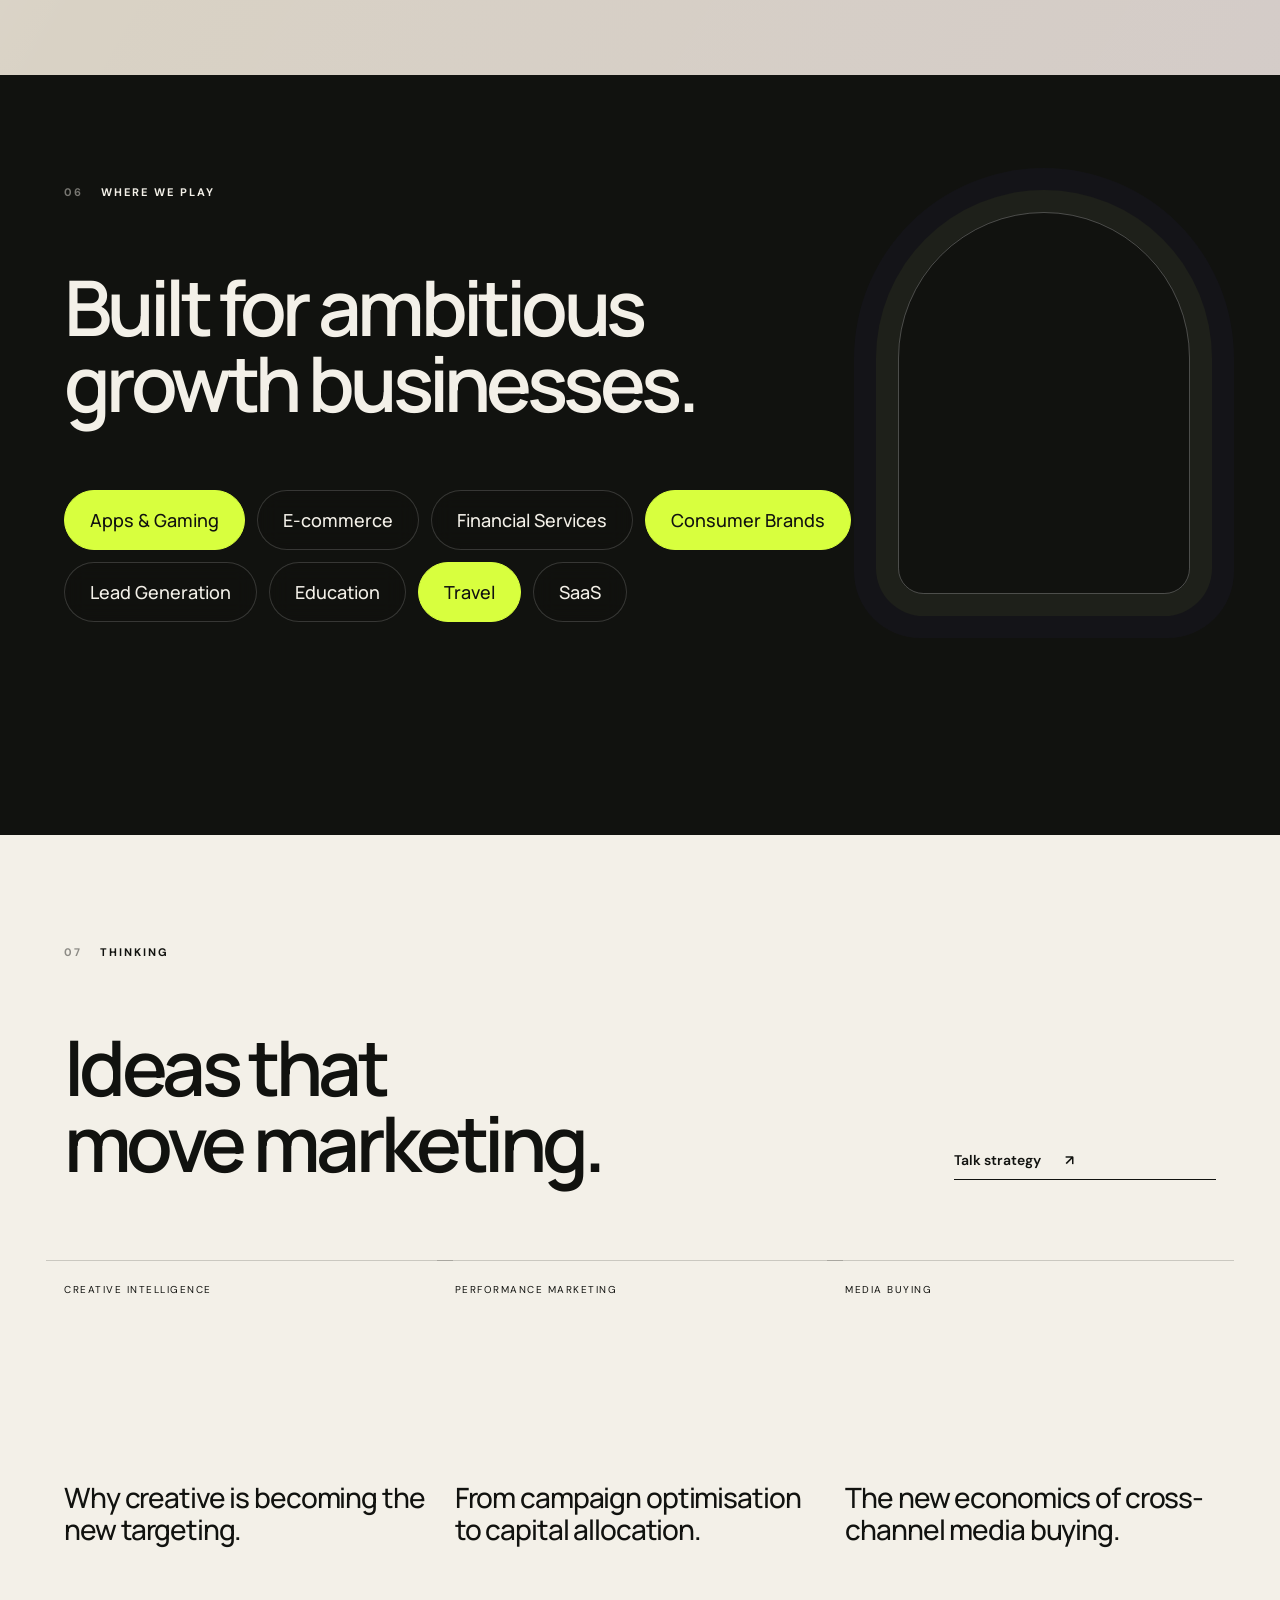
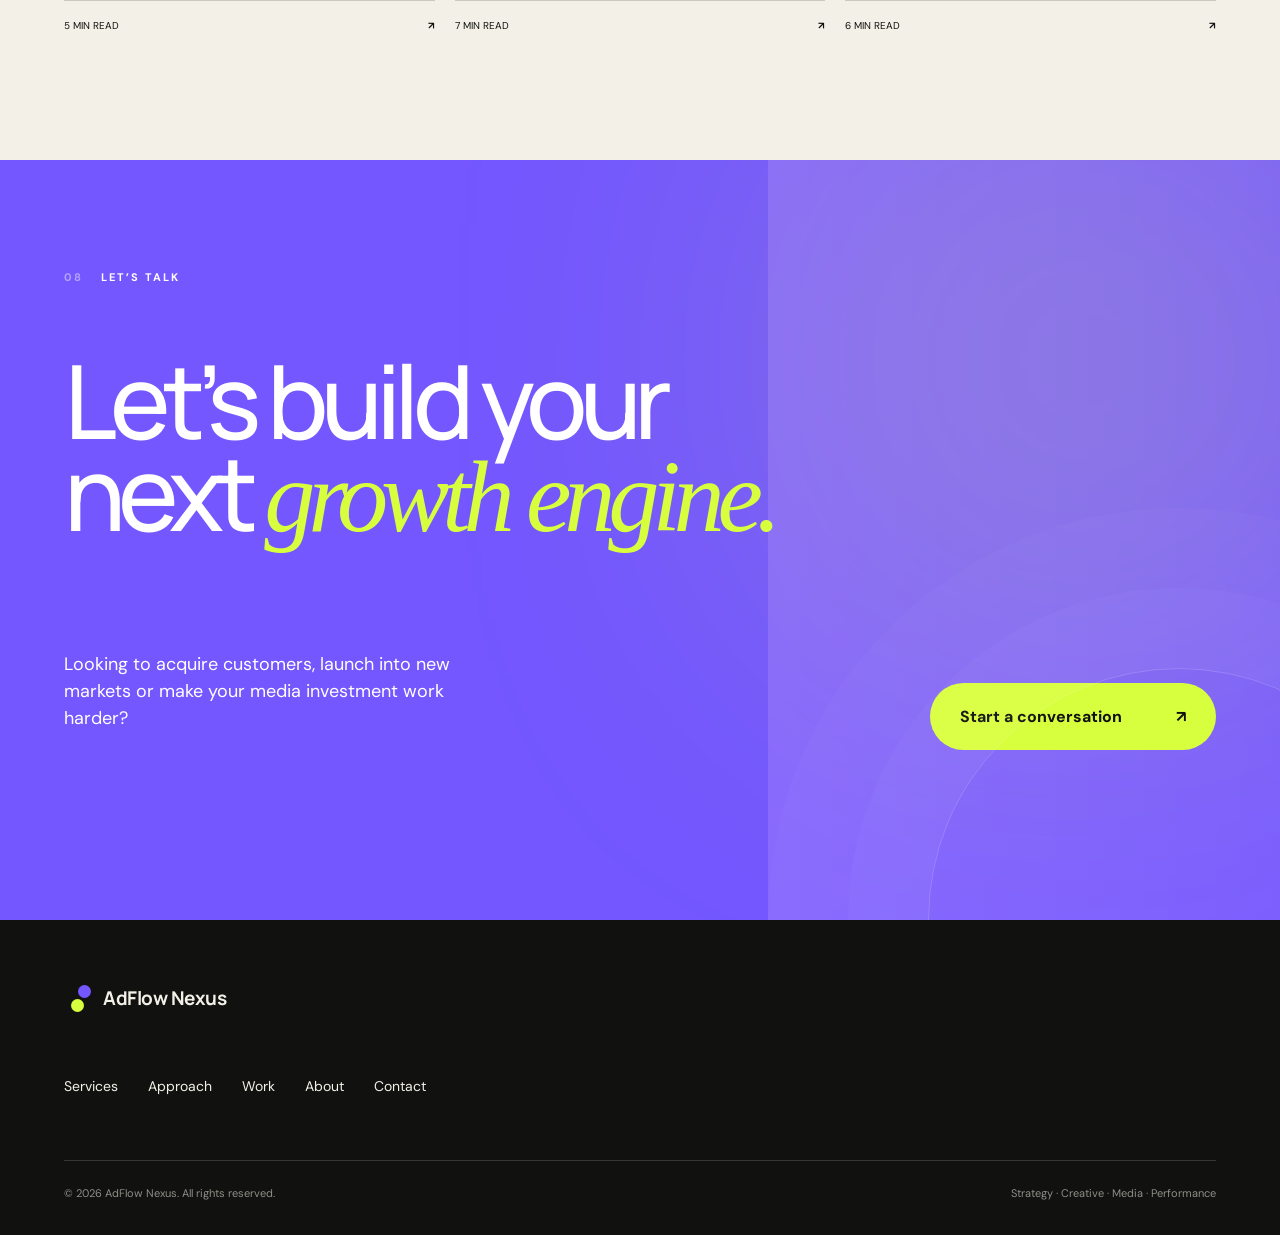
==== commit 226c08ce: "Load hero polish overrides" ====
--- a/index.html
+++ b/index.html
@@ -9,6 +9,7 @@
   <link rel="preconnect" href="https://fonts.gstatic.com" crossorigin>
   <link href="https://fonts.googleapis.com/css2?family=DM+Sans:wght@400;500;600;700&family=Manrope:wght@400;500;600;700;800&display=swap" rel="stylesheet">
   <link rel="stylesheet" href="styles.css" />
+  <link rel="stylesheet" href="hero-polish.css" />
 </head>
 <body>
   <div class="noise"></div><div class="cursor-glow" aria-hidden="true"></div>
--- a/styles.css
+++ b/styles.css
@@ -1 +1,24 @@
-:root{--ink:#11120f;--paper:#f3f0e8;--acid:#d8ff3e;--violet:#7457ff;--muted:#a7a59d;--line:rgba(17,18,15,.18);--darkline:rgba(255,255,255,.16)}*{box-sizing:border-box}html{scroll-behavior:smooth}body{margin:0;background:var(--paper);color:var(--ink);font-family:'DM Sans',sans-serif;overflow-x:hidden}.noise{position:fixed;inset:0;pointer-events:none;opacity:.035;z-index:100;background-image:url("data:image/svg+xml,%3Csvg viewBox='0 0 180 180' xmlns='http://www.w3.org/2000/svg'%3E%3Cfilter id='n'%3E%3CfeTurbulence type='fractalNoise' baseFrequency='.9' numOctaves='4' stitchTiles='stitch'/%3E%3C/filter%3E%3Crect width='100%25' height='100%25' filter='url(%23n)' opacity='.6'/%3E%3C/svg%3E")}.site-header{height:88px;padding:0 4.5vw;display:flex;align-items:center;justify-content:space-between;border-bottom:1px solid var(--line);position:relative;z-index:20}.brand{display:flex;align-items:center;gap:12px;text-decoration:none;color:inherit;font:700 19px 'Manrope',sans-serif;letter-spacing:-.5px}.brand-mark{width:27px;height:27px;position:relative;display:inline-block}.brand-mark i{position:absolute;width:13px;height:13px;border-radius:50%;background:var(--ink)}.brand-mark i:nth-child(1){left:0;top:0}.brand-mark i:nth-child(2){right:0;top:0;background:var(--violet)}.brand-mark i:nth-child(3){left:7px;bottom:0;background:var(--acid)}.desktop-nav{display:flex;gap:32px}.desktop-nav a,.footer-links a{color:inherit;text-decoration:none;font-size:14px}.desktop-nav a:hover{opacity:.55}.header-cta{background:var(--ink);color:#fff;text-decoration:none;padding:13px 19px;border-radius:30px;font-size:14px}.header-cta span{margin-left:12px;color:var(--acid)}.menu-toggle{display:none}.section-pad{padding:110px 5vw}.hero{padding-top:92px;position:relative;min-height:930px}.eyebrow,.section-kicker{font-size:11px;font-weight:700;letter-spacing:2px}.section-kicker{display:flex;gap:18px;margin-bottom:70px}.section-kicker span{opacity:.45}.hero-grid{display:grid;grid-template-columns:2.1fr .9fr;gap:8vw}.hero h1{font:500 clamp(58px,7.5vw,122px)/.9 'Manrope',sans-serif;letter-spacing:-.07em;margin:20px 0 0}.hero h1 em,.contact h2 em{font-family:Georgia,serif;font-weight:400}.hero-side{padding-top:70px}.hero-side p{font-size:20px;line-height:1.5;max-width:390px}.text-link{display:inline-flex;gap:24px;color:inherit;text-decoration:none;border-bottom:1px solid;padding:10px 0;font-weight:600;font-size:14px}.hero-orbit{position:absolute;width:360px;height:360px;border:1px solid var(--line);border-radius:50%;right:10vw;bottom:60px;display:grid;place-items:center}.hero-orbit:before,.hero-orbit:after{content:"";position:absolute;border:1px solid var(--line);border-radius:50%;inset:45px}.hero-orbit:after{inset:90px}.orbit-center{height:92px;width:92px;background:var(--ink);color:var(--acid);border-radius:50%;display:grid;place-items:center;font:800 22px 'Manrope'}.orbit-copy{position:absolute;top:-20px;font-size:10px;letter-spacing:2px}.orb{position:absolute;border-radius:50%}.orb-a{width:25px;height:25px;background:var(--violet);top:50px;right:35px}.orb-b{width:15px;height:15px;background:var(--acid);bottom:40px;left:45px}.orb-c{width:10px;height:10px;background:var(--ink);top:145px;left:-5px}.hero-strip{position:absolute;bottom:40px;left:5vw;width:52%;display:flex;flex-wrap:wrap;gap:8px}.hero-strip span{font-size:12px;border:1px solid var(--line);border-radius:30px;padding:8px 13px}.dark-section{background:var(--ink);color:var(--paper)}.intro{padding-bottom:80px;overflow:hidden}.intro-grid{display:grid;grid-template-columns:1.2fr .8fr;gap:10vw}.intro h2,.services h2,.nexus h2,.approach h2,.work h2,.industries h2,.insights h2{font:500 clamp(48px,6vw,94px)/.98 'Manrope';letter-spacing:-.06em;margin:0}.intro h2 span{color:#77776f}.intro-copy{padding-top:15px}.intro-copy p{font-size:20px;line-height:1.55;max-width:530px}.intro-copy p:last-child{color:var(--acid);font-weight:700}.marquee{margin:110px -5vw 0;border-top:1px solid var(--darkline);border-bottom:1px solid var(--darkline);padding:20px 0;white-space:nowrap;overflow:hidden}.marquee div{font:600 13px 'Manrope';letter-spacing:2px;animation:marquee 25s linear infinite}@keyframes marquee{to{transform:translateX(-50%)}}.section-title-row{display:grid;grid-template-columns:1.5fr .5fr;gap:8vw;align-items:end;margin-bottom:90px}.section-title-row>p{font-size:17px;line-height:1.6;margin:0}.service-row{border-top:1px solid var(--line);padding:45px 0;display:grid;grid-template-columns:.18fr .85fr .6fr .28fr;gap:4vw;align-items:center}.service-number{font:500 12px 'Manrope'}.service-main h3{font:500 clamp(34px,4vw,58px)/.95 'Manrope';letter-spacing:-.05em;margin:0 0 22px}.service-main p{max-width:510px;line-height:1.6;color:#5f605a}.service-row ul{list-style:none;padding:0;margin:0}.service-row li{padding:7px 0;font-size:13px;border-bottom:1px solid var(--line)}.service-icon{width:145px;height:145px;border-radius:50%;border:1px solid var(--line);position:relative;margin-left:auto}.icon-performance span{position:absolute;bottom:36px;width:16px;background:var(--ink);border-radius:10px}.icon-performance span:nth-child(1){height:28px;left:40px}.icon-performance span:nth-child(2){height:48px;left:65px;background:var(--violet)}.icon-performance span:nth-child(3){height:70px;left:90px;background:var(--acid);border:1px solid var(--ink)}.icon-content{display:grid;place-items:center;background:var(--violet);color:#fff;border:0}.icon-content span{font:500 40px Georgia}.icon-media span{position:absolute;border:1px solid var(--ink);border-radius:50%;inset:25px}.icon-media span:nth-child(2){inset:47px;background:var(--acid)}.nexus-grid{display:grid;grid-template-columns:.7fr 1.3fr;align-items:center;gap:8vw}.nexus-copy p{font-size:18px;line-height:1.6;max-width:400px;color:#b7b5ae}.nexus-map{height:650px;position:relative;display:grid;place-items:center}.ring{position:absolute;border:1px solid var(--darkline);border-radius:50%}.ring-one{width:620px;height:620px}.ring-two{width:450px;height:450px}.ring-three{width:280px;height:280px}.nexus-core{width:160px;height:160px;border-radius:50%;background:var(--acid);color:var(--ink);display:grid;place-content:center;text-align:center;font:500 15px 'Manrope';z-index:2}.nexus-core strong{font-size:24px}.node{position:absolute;border:1px solid var(--darkline);background:var(--ink);border-radius:40px;padding:10px 15px;font-size:12px;z-index:3}.n1{top:8%;left:43%}.n2{top:25%;right:8%}.n3{top:48%;right:2%}.n4{bottom:16%;right:16%}.n5{bottom:2%;left:38%}.n6{bottom:20%;left:6%}.n7{top:48%;left:0}.n8{top:18%;left:13%}.steps{display:grid;grid-template-columns:repeat(4,1fr);border-top:1px solid var(--line)}.step{padding:35px 28px 35px 0;border-right:1px solid var(--line);min-height:300px}.step:not(:first-child){padding-left:28px}.step span{font-size:11px}.step h3{font:500 30px 'Manrope';letter-spacing:-.04em;margin-top:80px}.step p{font-size:14px;line-height:1.6;color:#66675f}.work{background:#ded9cd}.work-head{display:flex;justify-content:space-between;align-items:end;margin-bottom:70px}.work-head p{max-width:350px}.case-grid{display:grid;grid-template-columns:repeat(3,1fr);gap:16px}.case-card{min-height:560px;padding:25px;display:flex;flex-direction:column}.case-a{background:var(--violet);color:#fff}.case-b{background:var(--acid)}.case-c{background:#c8c1b4}.case-top{display:flex;justify-content:space-between;font-size:10px;letter-spacing:1.5px}.case-visual{flex:1;display:grid;place-items:center;position:relative}.phone{width:115px;height:220px;border:2px solid currentColor;border-radius:22px;padding:9px;transform:rotate(-10deg)}.phone div{width:100%;height:100%;border-radius:14px;background:linear-gradient(150deg,var(--acid),transparent)}.pulse{position:absolute;width:240px;height:240px;border:1px solid rgba(255,255,255,.3);border-radius:50%}.target{width:230px;height:230px;position:relative}.target i{position:absolute;border:1px solid var(--ink);border-radius:50%;inset:0}.target i:nth-child(2){inset:35px}.target i:nth-child(3){inset:70px}.target b{position:absolute;width:28px;height:28px;background:var(--violet);border-radius:50%;left:101px;top:101px}.bars{display:flex;align-items:end;gap:9px;height:190px}.bars i{width:25px;background:var(--ink);height:35%}.bars i:nth-child(2){height:55%}.bars i:nth-child(3){height:43%;background:var(--violet)}.bars i:nth-child(4){height:75%}.bars i:nth-child(5){height:100%;background:var(--acid);border:1px solid var(--ink)}.case-bottom h3{font:500 28px 'Manrope';margin:0 0 10px}.case-bottom p{font-size:13px;max-width:280px;line-height:1.5}.case-note{font-size:11px;opacity:.55;margin-top:18px}.industries h2{margin-bottom:70px}.industry-list{display:flex;flex-wrap:wrap;gap:12px}.industry-list span{border:1px solid var(--darkline);border-radius:50px;padding:17px 25px;font:500 18px 'Manrope'}.industry-list span:nth-child(3n+1){background:var(--acid);color:var(--ink);border-color:var(--acid)}.article-grid{display:grid;grid-template-columns:repeat(3,1fr);gap:20px}.article-card{border-top:1px solid var(--line);padding-top:22px;min-height:340px;display:flex;flex-direction:column}.article-card>span{font-size:10px;letter-spacing:1.5px}.article-card h3{font:500 28px/1.15 'Manrope';letter-spacing:-.04em;margin-top:70px}.article-meta{margin-top:auto;border-top:1px solid var(--line);padding-top:18px;font-size:10px;display:flex;justify-content:space-between}.contact{background:var(--violet);color:#fff;position:relative;overflow:hidden;min-height:720px}.contact-glow{position:absolute;width:600px;height:600px;background:var(--acid);filter:blur(150px);opacity:.15;right:-100px;top:-100px}.contact h2{font:500 clamp(58px,8vw,125px)/.9 'Manrope';letter-spacing:-.07em;margin:0;position:relative}.contact h2 em{color:var(--acid)}.contact-foot{display:flex;justify-content:space-between;align-items:end;margin-top:90px}.contact-foot p{max-width:430px;font-size:18px;line-height:1.5}.big-cta{background:var(--acid);color:var(--ink);text-decoration:none;border-radius:60px;padding:23px 30px;font-weight:700}.big-cta span{margin-left:50px}footer{background:var(--ink);color:var(--paper);padding:65px 5vw 35px}.footer-links{display:flex;gap:30px;margin:65px 0}.footer-bottom{border-top:1px solid var(--darkline);padding-top:25px;display:flex;justify-content:space-between;font-size:11px;color:#8f8e88}.reveal{opacity:0;transform:translateY(24px);transition:opacity .8s ease,transform .8s ease}.reveal.visible{opacity:1;transform:none}@media(max-width:900px){.desktop-nav,.header-cta{display:none}.menu-toggle{display:block;border:0;background:none;width:35px}.menu-toggle span{height:1px;background:var(--ink);display:block;margin:7px}.section-pad{padding:80px 6vw}.hero{min-height:850px}.hero-grid,.intro-grid,.section-title-row,.nexus-grid{grid-template-columns:1fr}.hero-side{padding-top:20px}.hero-orbit{width:280px;height:280px;right:8vw;bottom:70px}.hero-strip{display:none}.service-row{grid-template-columns:.12fr 1fr}.service-row ul{grid-column:2}.service-icon{display:none}.nexus-map{height:520px;transform:scale(.78)}.steps{grid-template-columns:1fr 1fr}.case-grid,.article-grid{grid-template-columns:1fr}.case-card{min-height:500px}.work-head,.contact-foot{align-items:start;flex-direction:column;gap:40px}.contact{min-height:650px}.footer-bottom{flex-direction:column;gap:10px}}@media(max-width:560px){.site-header{height:70px;padding:0 6vw}.hero{padding-top:65px;min-height:720px}.hero h1{font-size:52px}.hero-orbit{width:220px;height:220px;bottom:45px}.hero-orbit:before{inset:30px}.hero-orbit:after{inset:60px}.orbit-center{width:65px;height:65px;font-size:16px}.service-row{grid-template-columns:1fr}.service-number,.service-main,.service-row ul{grid-column:1}.steps{grid-template-columns:1fr}.step{border-right:0;border-bottom:1px solid var(--line);min-height:230px;padding:30px 0!important}.step h3{margin-top:45px}.nexus-map{height:390px;transform:scale(.58);margin:-20px}.contact h2{font-size:54px}.industry-list span{font-size:14px;padding:13px 18px}.footer-links{flex-wrap:wrap}}+:root{--ink:#11120f;--paper:#f3f0e8;--acid:#d8ff3e;--violet:#7457ff;--muted:#a7a59d;--line:rgba(17,18,15,.18);--darkline:rgba(255,255,255,.16)}*{box-sizing:border-box}html{scroll-behavior:smooth}body{margin:0;background:var(--paper);color:var(--ink);font-family:'DM Sans',sans-serif;overflow-x:hidden}.noise{position:fixed;inset:0;pointer-events:none;opacity:.035;z-index:100;background-image:url("data:image/svg+xml,%3Csvg viewBox='0 0 180 180' xmlns='http://www.w3.org/2000/svg'%3E%3Cfilter id='n'%3E%3CfeTurbulence type='fractalNoise' baseFrequency='.9' numOctaves='4' stitchTiles='stitch'/%3E%3C/filter%3E%3Crect width='100%25' height='100%25' filter='url(%23n)' opacity='.6'/%3E%3C/svg%3E")}.cursor-glow{position:fixed;width:420px;height:420px;border-radius:50%;background:radial-gradient(circle,rgba(116,87,255,.1),transparent 68%);pointer-events:none;z-index:1;transform:translate(-50%,-50%);opacity:0;transition:opacity .3s}.site-header{height:88px;padding:0 4.5vw;display:flex;align-items:center;justify-content:space-between;border-bottom:1px solid var(--line);position:sticky;top:0;z-index:30;background:rgba(243,240,232,.88);backdrop-filter:blur(16px);transition:height .3s,box-shadow .3s}.site-header.scrolled{height:72px;box-shadow:0 8px 30px rgba(0,0,0,.04)}.brand{display:flex;align-items:center;gap:12px;text-decoration:none;color:inherit;font:700 19px 'Manrope';letter-spacing:-.5px}.brand-mark{width:27px;height:27px;position:relative}.brand-mark i{position:absolute;width:13px;height:13px;border-radius:50%;background:var(--ink)}.brand-mark i:nth-child(2){right:0;background:var(--violet)}.brand-mark i:nth-child(3){left:7px;bottom:0;background:var(--acid)}.desktop-nav{display:flex;gap:32px}.desktop-nav a,.footer-links a{color:inherit;text-decoration:none;font-size:14px;position:relative}.desktop-nav a:after{content:"";position:absolute;left:0;right:100%;bottom:-7px;height:1px;background:currentColor;transition:right .3s}.desktop-nav a:hover:after{right:0}.header-cta,.pill-link{background:var(--ink);color:#fff;text-decoration:none;padding:13px 19px;border-radius:30px;font-size:14px;display:inline-flex;align-items:center;gap:18px;transition:transform .25s,background .25s}.header-cta span,.pill-link span{color:var(--acid)}.header-cta:hover,.pill-link:hover{transform:translateY(-2px);background:#292a25}.menu-toggle{display:none}.section-pad{padding:110px 5vw;position:relative}.connector{position:absolute;top:0;left:50%;height:44px;width:1px;background:var(--line)}.connector:after{content:"";position:absolute;width:7px;height:7px;border-radius:50%;background:var(--violet);bottom:0;left:-3px}.connector-light{background:var(--darkline)}.connector-light:after{background:var(--acid)}
+
+/* CINEMATIC HERO */
+.hero{padding-top:90px;min-height:calc(100vh - 88px);overflow:hidden;isolation:isolate}.hero:before{content:"";position:absolute;right:-1vw;top:6vh;width:min(43vw,690px);height:68vh;background:linear-gradient(180deg,rgba(17,18,15,.03),rgba(17,18,15,.22)),url('https://images.unsplash.com/photo-1521737711867-e3b97375f902?auto=format&fit=crop&w=1400&q=88') center/cover no-repeat;border-radius:42% 42% 9% 42%;filter:saturate(.75) contrast(1.04);z-index:-2;box-shadow:0 40px 90px rgba(17,18,15,.18);transform:perspective(1200px) rotateY(-5deg) rotateX(1deg)}.hero:after{content:"";position:absolute;right:28vw;top:22vh;width:190px;height:250px;border-radius:24px;background:url('https://images.unsplash.com/photo-1552664730-d307ca884978?auto=format&fit=crop&w=700&q=86') center/cover no-repeat;box-shadow:0 30px 65px rgba(17,18,15,.28);border:8px solid rgba(243,240,232,.92);z-index:-1;transform:rotate(-7deg);animation:photoFloat 6s ease-in-out infinite}.hero-wash{position:absolute;border-radius:50%;filter:blur(90px);pointer-events:none}.wash-a{width:480px;height:480px;background:rgba(116,87,255,.16);right:-180px;top:100px}.wash-b{width:350px;height:350px;background:rgba(216,255,62,.12);left:28%;bottom:-180px}.eyebrow,.section-kicker{font-size:11px;font-weight:700;letter-spacing:2px}.section-kicker{display:flex;gap:18px;margin-bottom:70px}.section-kicker span{opacity:.45}.hero-grid{display:grid;grid-template-columns:1.8fr .7fr;gap:8vw;position:relative;z-index:2}.hero h1{font:500 clamp(58px,7.1vw,116px)/.9 'Manrope';letter-spacing:-.07em;margin:20px 0 0;max-width:900px;text-shadow:0 1px 0 rgba(255,255,255,.4)}.hero h1 em,.contact h2 em{font-family:Georgia,serif;font-weight:400}.hero-side{padding-top:70px;background:rgba(243,240,232,.72);backdrop-filter:blur(8px);padding:28px;border-radius:22px;margin-top:44px;box-shadow:0 20px 60px rgba(17,18,15,.08)}.hero-side p{font-size:19px;line-height:1.5;max-width:390px}.hero-actions{display:flex;align-items:center;gap:24px;margin-top:30px}.text-link{display:inline-flex;gap:24px;color:inherit;text-decoration:none;border-bottom:1px solid;padding:10px 0;font-weight:600;font-size:14px}.hero-orbit{position:absolute;width:320px;height:320px;border:1px solid var(--line);border-radius:50%;right:5vw;bottom:34px;display:grid;place-items:center;color:inherit;text-decoration:none;transition:transform .6s cubic-bezier(.2,.8,.2,1);z-index:3;background:rgba(243,240,232,.65);backdrop-filter:blur(10px)}.hero-orbit:hover{transform:scale(1.05) rotate(5deg)}.hero-orbit:before,.hero-orbit:after{content:"";position:absolute;border:1px solid var(--line);border-radius:50%;inset:45px}.hero-orbit:after{inset:90px}.orbit-center{height:92px;width:92px;background:var(--ink);color:var(--acid);border-radius:50%;display:grid;place-items:center;font:800 22px 'Manrope';box-shadow:0 15px 50px rgba(0,0,0,.15)}.orbit-copy{position:absolute;top:-20px;font-size:10px;letter-spacing:2px}.orb{position:absolute;border-radius:50%;animation:float 4s ease-in-out infinite}.orb-a{width:25px;height:25px;background:var(--violet);top:50px;right:35px}.orb-b{width:15px;height:15px;background:var(--acid);bottom:40px;left:45px;animation-delay:-1.3s}.orb-c{width:10px;height:10px;background:var(--ink);top:145px;left:-5px;animation-delay:-2.4s}@keyframes float{50%{transform:translateY(-10px)}}@keyframes photoFloat{50%{transform:rotate(-4deg) translateY(-12px)}}.hero-strip{position:absolute;bottom:38px;left:5vw;width:48%;display:flex;flex-wrap:wrap;gap:8px;z-index:4}.hero-strip a{font-size:12px;border:1px solid var(--line);border-radius:30px;padding:8px 13px;color:inherit;text-decoration:none;background:rgba(243,240,232,.72);backdrop-filter:blur(8px);transition:.25s}.hero-strip a:hover{background:var(--ink);color:#fff;transform:translateY(-2px)}.scroll-cue{position:absolute;left:5vw;bottom:105px;font-size:9px;letter-spacing:1.5px;color:inherit;text-decoration:none;display:flex;align-items:center;gap:10px}.scroll-cue span{width:28px;height:28px;border:1px solid var(--line);border-radius:50%;position:relative}.scroll-cue span:after{content:"↓";position:absolute;inset:0;display:grid;place-items:center}
+
+.dark-section{background:var(--ink);color:var(--paper)}.intro{padding-bottom:80px;overflow:hidden}.intro:before{content:"";position:absolute;right:4vw;bottom:-80px;width:38vw;height:360px;background:linear-gradient(180deg,transparent,rgba(17,18,15,.45)),url('https://images.unsplash.com/photo-1556761175-b413da4baf72?auto=format&fit=crop&w=1200&q=82') center/cover;border-radius:38px 38px 0 0;opacity:.28;filter:grayscale(.25)}.intro-grid{display:grid;grid-template-columns:1.2fr .8fr;gap:10vw;position:relative;z-index:2}.intro h2,.services h2,.nexus h2,.approach h2,.work h2,.industries h2,.insights h2{font:500 clamp(48px,6vw,94px)/.98 'Manrope';letter-spacing:-.06em;margin:0}.intro h2 span{color:#77776f}.intro-copy{padding-top:15px}.intro-copy p{font-size:20px;line-height:1.55;max-width:530px}.intro-copy p:nth-child(2){color:var(--acid);font-weight:700}.light-link{border-color:var(--darkline);margin-top:15px}.marquee{margin:100px -5vw 0;border-top:1px solid var(--darkline);border-bottom:1px solid var(--darkline);padding:20px 0;white-space:nowrap;overflow:hidden;position:relative;z-index:2}.marquee div{font:600 13px 'Manrope';letter-spacing:2px;animation:marquee 25s linear infinite}@keyframes marquee{to{transform:translateX(-50%)}}
+
+.section-title-row{display:grid;grid-template-columns:1.5fr .5fr;gap:8vw;align-items:end;margin-bottom:80px}.section-title-row>p{font-size:17px;line-height:1.6;margin:0}.services{background:linear-gradient(180deg,var(--paper),#ece7dd)}.service-row{border-top:1px solid var(--line);padding:54px 24px;display:grid;grid-template-columns:.14fr .72fr .55fr .46fr;gap:3vw;align-items:center;margin:0 -24px;position:relative;overflow:hidden;transition:transform .35s,background .35s;min-height:430px}.service-row:before{content:"";position:absolute;inset:0;background:linear-gradient(90deg,rgba(116,87,255,.08),transparent 70%);transform:translateX(-100%);transition:transform .55s}.service-row[data-accent=acid]:before{background:linear-gradient(90deg,rgba(216,255,62,.2),transparent 70%)}.service-row:after{content:"";position:absolute;right:1.8vw;top:42px;width:29%;height:calc(100% - 84px);border-radius:28px;background-size:cover;background-position:center;box-shadow:0 25px 65px rgba(17,18,15,.18);transition:transform .55s cubic-bezier(.2,.8,.2,1),filter .45s;filter:saturate(.8)}#performance:after{background-image:linear-gradient(180deg,rgba(17,18,15,.03),rgba(17,18,15,.22)),url('https://images.unsplash.com/photo-1460925895917-afdab827c52f?auto=format&fit=crop&w=1000&q=86')}#content:after{background-image:linear-gradient(180deg,rgba(116,87,255,.04),rgba(17,18,15,.18)),url('https://images.unsplash.com/photo-1497366811353-6870744d04b2?auto=format&fit=crop&w=1000&q=86')}#media:after{background-image:linear-gradient(180deg,rgba(17,18,15,.03),rgba(17,18,15,.22)),url('https://images.unsplash.com/photo-1556761175-4b46a572b786?auto=format&fit=crop&w=1000&q=86')}.service-row:hover{transform:translateX(8px)}.service-row:hover:before{transform:none}.service-row:hover:after{transform:perspective(800px) rotateY(-4deg) scale(1.025);filter:saturate(1)}.service-row>*{position:relative;z-index:2}.service-number{font:500 12px 'Manrope'}.service-label{font-size:9px;letter-spacing:2px;color:var(--violet);font-weight:700;margin-bottom:12px}.service-main h3{font:500 clamp(34px,4vw,58px)/.95 'Manrope';letter-spacing:-.05em;margin:0 0 18px}.service-main p{max-width:510px;line-height:1.6;color:#5f605a}.service-link{font-size:11px;font-weight:700;color:inherit;text-decoration:none;letter-spacing:.4px}.service-link span{margin-left:8px}.service-row ul{list-style:none;padding:0;margin:0}.service-row li{padding:7px 0;font-size:13px;border-bottom:1px solid var(--line);transition:padding .2s}.service-row:hover li{padding-left:5px}.service-icon{position:absolute!important;right:24.5%;bottom:64px;width:110px;height:110px;border-radius:50%;border:1px solid var(--line);margin-left:auto;background:rgba(243,240,232,.88);backdrop-filter:blur(8px);box-shadow:0 12px 34px rgba(17,18,15,.12);z-index:3!important;transition:transform .5s}.service-row:hover .service-icon{transform:rotate(8deg) scale(1.05)}.icon-performance span{position:absolute;bottom:28px;width:12px;background:var(--ink);border-radius:10px}.icon-performance span:nth-child(1){height:22px;left:29px}.icon-performance span:nth-child(2){height:38px;left:48px;background:var(--violet)}.icon-performance span:nth-child(3){height:55px;left:67px;background:var(--acid);border:1px solid var(--ink)}.icon-content{display:grid;place-items:center;background:var(--violet);color:#fff;border:0}.icon-content span{font:500 34px Georgia}.icon-media span{position:absolute;border:1px solid var(--ink);border-radius:50%;inset:21px}.icon-media span:nth-child(2){inset:38px;background:var(--acid)}
+
+.nexus{overflow:hidden;isolation:isolate}.nexus:before{content:"";position:absolute;right:-9vw;bottom:-160px;width:55vw;height:55vw;border-radius:50%;background:radial-gradient(circle at 35% 35%,rgba(216,255,62,.18),rgba(116,87,255,.16) 35%,transparent 67%);filter:blur(16px);z-index:-1}.nexus:after{content:"";position:absolute;left:5vw;bottom:8vh;width:290px;height:390px;border-radius:170px 170px 28px 28px;background:url('https://images.unsplash.com/photo-1551836022-d5d88e9218df?auto=format&fit=crop&w=700&q=85') center/cover;opacity:.3;mix-blend-mode:luminosity;transform:rotate(-6deg)}.nexus-grid{display:grid;grid-template-columns:.7fr 1.3fr;align-items:center;gap:8vw;position:relative;z-index:2}.nexus-copy p{font-size:18px;line-height:1.6;max-width:400px;color:#b7b5ae}.light-pill{background:var(--paper);color:var(--ink);margin-top:25px}.light-pill span{color:var(--violet)}.nexus-map{height:650px;position:relative;display:grid;place-items:center;perspective:900px}.nexus-map:before{content:"";position:absolute;width:62%;height:62%;border-radius:50%;background:radial-gradient(circle at 40% 30%,rgba(255,255,255,.08),rgba(116,87,255,.04) 45%,transparent 70%);transform:rotateX(64deg) translateY(100px);filter:blur(4px)}.ring{position:absolute;border:1px solid var(--darkline);border-radius:50%;animation:slowspin 30s linear infinite}.ring-one{width:620px;height:620px;border-style:dashed}.ring-two{width:450px;height:450px;animation-direction:reverse}.ring-three{width:280px;height:280px}@keyframes slowspin{to{transform:rotate(360deg)}}.nexus-core{width:160px;height:160px;border-radius:50%;background:linear-gradient(145deg,#e8ff82,var(--acid));color:var(--ink);display:grid;place-content:center;text-align:center;font:500 15px 'Manrope';z-index:2;box-shadow:0 30px 80px rgba(216,255,62,.18),inset 0 1px 0 rgba(255,255,255,.8);transform:translateZ(50px)}.nexus-core strong{font-size:24px}.node{position:absolute;border:1px solid var(--darkline);background:rgba(17,18,15,.72);backdrop-filter:blur(8px);border-radius:40px;padding:10px 15px;font-size:12px;z-index:3;transition:.3s}.node:hover{background:var(--violet);border-color:var(--violet);transform:scale(1.1)}.n1{top:8%;left:43%}.n2{top:25%;right:8%}.n3{top:48%;right:2%}.n4{bottom:16%;right:16%}.n5{bottom:2%;left:38%}.n6{bottom:20%;left:6%}.n7{top:48%;left:0}.n8{top:18%;left:13%}
+
+.approach{background:linear-gradient(180deg,#f3f0e8,#eee9df)}.approach:before{content:"";position:absolute;right:4vw;top:120px;width:230px;height:160px;border-radius:20px;background:url('https://images.unsplash.com/photo-1556761175-b413da4baf72?auto=format&fit=crop&w=700&q=82') center/cover;opacity:.9;box-shadow:0 20px 50px rgba(17,18,15,.16);transform:rotate(5deg)}.flow-line{display:flex;align-items:center;justify-content:space-between;border:1px solid var(--line);border-radius:60px;padding:18px 28px;margin:-30px 0 55px;font:700 10px 'Manrope';letter-spacing:1.4px;background:rgba(255,255,255,.35);backdrop-filter:blur(10px)}.flow-line i{font-style:normal;color:var(--violet);font-size:18px}.steps{display:grid;grid-template-columns:repeat(4,1fr);border-top:1px solid var(--line);perspective:1000px}.step{padding:35px 28px 35px 0;border-right:1px solid var(--line);min-height:300px;transition:background .3s,padding .3s,transform .35s}.step:not(:first-child){padding-left:28px}.step:hover{background:rgba(116,87,255,.06);transform:translateY(-8px)}.step span{font-size:11px}.step h3{font:500 30px 'Manrope';letter-spacing:-.04em;margin-top:80px}.step p{font-size:14px;line-height:1.6;color:#66675f}.section-bridge{margin-top:45px;display:flex;justify-content:space-between;align-items:center;font-size:10px;letter-spacing:1.5px}.section-bridge a{color:inherit;text-decoration:none;font:600 14px 'DM Sans';letter-spacing:0;border-bottom:1px solid var(--line);padding-bottom:8px}.section-bridge b{color:var(--violet);margin-left:25px}
+
+.work{background:#d9d2c5;overflow:hidden}.work:before{content:"";position:absolute;inset:0;background:linear-gradient(120deg,rgba(255,255,255,.3),transparent 35%,rgba(116,87,255,.05));pointer-events:none}.work-head{display:flex;justify-content:space-between;align-items:end;margin-bottom:70px;position:relative;z-index:2}.work-head p{max-width:350px}.case-grid{display:grid;grid-template-columns:repeat(3,1fr);gap:16px;perspective:1200px;position:relative;z-index:2}.case-card{min-height:590px;padding:25px;display:flex;flex-direction:column;transition:transform .45s cubic-bezier(.2,.8,.2,1),box-shadow .4s;overflow:hidden;position:relative}.case-card:before{content:"";position:absolute;inset:0;background-size:cover;background-position:center;opacity:.26;mix-blend-mode:multiply;transition:transform .6s,opacity .4s}.case-a:before{background-image:url('https://images.unsplash.com/photo-1516321318423-f06f85e504b3?auto=format&fit=crop&w=900&q=82')}.case-b:before{background-image:url('https://images.unsplash.com/photo-1522202176988-66273c2fd55f?auto=format&fit=crop&w=900&q=82')}.case-c:before{background-image:url('https://images.unsplash.com/photo-1460925895917-afdab827c52f?auto=format&fit=crop&w=900&q=82')}.case-card>*{position:relative;z-index:2}.case-card:hover{transform:translateY(-12px) rotateX(2deg);box-shadow:0 32px 70px rgba(0,0,0,.16)}.case-card:hover:before{transform:scale(1.06);opacity:.34}.case-a{background:var(--violet);color:#fff}.case-b{background:var(--acid)}.case-c{background:#c8c1b4}.case-top{display:flex;justify-content:space-between;font-size:10px;letter-spacing:1.5px}.case-visual{flex:1;display:grid;place-items:center;position:relative}.phone{width:115px;height:220px;border:2px solid currentColor;border-radius:22px;padding:9px;transform:rotate(-10deg);transition:transform .4s;background:rgba(255,255,255,.08);backdrop-filter:blur(5px)}.case-card:hover .phone{transform:rotate(-3deg) scale(1.05)}.phone div{height:100%;border-radius:14px;background:linear-gradient(150deg,var(--acid),transparent)}.pulse{position:absolute;width:240px;height:240px;border:1px solid rgba(255,255,255,.3);border-radius:50%}.target{width:230px;height:230px;position:relative}.target i{position:absolute;border:1px solid var(--ink);border-radius:50%;inset:0}.target i:nth-child(2){inset:35px}.target i:nth-child(3){inset:70px}.target b{position:absolute;width:28px;height:28px;background:var(--violet);border-radius:50%;left:101px;top:101px}.bars{display:flex;align-items:end;gap:9px;height:190px}.bars i{width:25px;background:var(--ink);height:35%}.bars i:nth-child(2){height:55%}.bars i:nth-child(3){height:43%;background:var(--violet)}.bars i:nth-child(4){height:75%}.bars i:nth-child(5){height:100%;background:var(--acid);border:1px solid var(--ink)}.case-bottom h3{font:500 28px 'Manrope';margin:0 0 10px}.case-bottom p{font-size:13px;max-width:280px;line-height:1.5}.case-bottom a{display:inline-block;margin-top:10px;color:inherit;font-size:11px;font-weight:700;text-decoration:none;border-bottom:1px solid currentColor;padding-bottom:4px}.case-note{font-size:11px;opacity:.55;margin-top:18px}
+
+.industries{min-height:760px;overflow:hidden;isolation:isolate}.industries:before{content:"";position:absolute;inset:0;background:linear-gradient(90deg,rgba(17,18,15,.96) 0%,rgba(17,18,15,.83) 46%,rgba(17,18,15,.34) 100%),url('https://images.unsplash.com/photo-1497366754035-f200968a6e72?auto=format&fit=crop&w=1800&q=86') center/cover;z-index:-2}.industries:after{content:"";position:absolute;right:7vw;top:18%;width:290px;height:380px;border:1px solid rgba(255,255,255,.25);border-radius:160px 160px 28px 28px;box-shadow:0 0 0 22px rgba(216,255,62,.05),0 0 0 44px rgba(116,87,255,.04);z-index:-1}.industries h2{margin-bottom:70px;max-width:850px}.industry-list{display:flex;flex-wrap:wrap;gap:12px;max-width:850px}.industry-list span{border:1px solid var(--darkline);border-radius:50px;padding:17px 25px;font:500 18px 'Manrope';transition:.25s;background:rgba(17,18,15,.36);backdrop-filter:blur(10px)}.industry-list span:hover{background:var(--violet);border-color:var(--violet);transform:translateY(-3px)}.industry-list span:nth-child(3n+1){background:var(--acid);color:var(--ink);border-color:var(--acid)}
+
+.insights{background:#f3f0e8}.article-grid{display:grid;grid-template-columns:repeat(3,1fr);gap:20px}.article-card{border-top:1px solid var(--line);padding:22px 18px 0;min-height:390px;display:flex;flex-direction:column;transition:.3s;margin:0 -18px;overflow:hidden;position:relative}.article-card:before{content:"";position:absolute;right:18px;top:58px;width:110px;height:110px;border-radius:16px;background-size:cover;background-position:center;opacity:.82;filter:saturate(.7);transition:.35s}.article-card:nth-child(1):before{background-image:url('https://images.unsplash.com/photo-1558655146-9f40138edfeb?auto=format&fit=crop&w=500&q=80')}.article-card:nth-child(2):before{background-image:url('https://images.unsplash.com/photo-1460925895917-afdab827c52f?auto=format&fit=crop&w=500&q=80')}.article-card:nth-child(3):before{background-image:url('https://images.unsplash.com/photo-1556761175-b413da4baf72?auto=format&fit=crop&w=500&q=80')}.article-card:hover{background:rgba(116,87,255,.07);transform:translateY(-5px)}.article-card:hover:before{transform:scale(1.06) rotate(2deg);filter:saturate(1)}.article-card>span{font-size:10px;letter-spacing:1.5px}.article-card h3{font:500 28px/1.15 'Manrope';letter-spacing:-.04em;margin-top:185px}.article-meta{margin-top:auto;border-top:1px solid var(--line);padding:18px 0;font-size:10px;display:flex;justify-content:space-between}
+
+.contact{background:var(--violet);color:#fff;position:relative;overflow:hidden;min-height:760px}.contact:before{content:"";position:absolute;right:-8vw;top:0;width:48vw;height:100%;background:linear-gradient(90deg,rgba(116,87,255,.88),rgba(116,87,255,.24)),url('https://images.unsplash.com/photo-1551836022-d5d88e9218df?auto=format&fit=crop&w=1200&q=86') center/cover;mix-blend-mode:screen;opacity:.36}.contact:after{content:"";position:absolute;width:500px;height:500px;border:1px solid rgba(255,255,255,.18);border-radius:50%;right:-150px;bottom:-250px;box-shadow:0 0 0 80px rgba(255,255,255,.025),0 0 0 160px rgba(255,255,255,.018)}.contact-glow{position:absolute;width:600px;height:600px;background:var(--acid);filter:blur(150px);opacity:.15;right:-100px;top:-100px}.contact h2{font:500 clamp(58px,8vw,125px)/.9 'Manrope';letter-spacing:-.07em;margin:0;position:relative}.contact h2 em{color:var(--acid)}.contact-foot{display:flex;justify-content:space-between;align-items:end;margin-top:90px;position:relative}.contact-foot p{max-width:430px;font-size:18px;line-height:1.5}.big-cta{background:var(--acid);color:var(--ink);text-decoration:none;border-radius:60px;padding:23px 30px;font-weight:700;transition:.3s}.big-cta:hover{transform:scale(1.04);box-shadow:0 15px 40px rgba(0,0,0,.18)}.big-cta span{margin-left:50px}footer{background:var(--ink);color:var(--paper);padding:65px 5vw 35px}.footer-links{display:flex;gap:30px;margin:65px 0}.footer-bottom{border-top:1px solid var(--darkline);padding-top:25px;display:flex;justify-content:space-between;font-size:11px;color:#8f8e88}.reveal{opacity:0;transform:translateY(24px);transition:opacity .8s ease,transform .8s ease}.reveal.visible{opacity:1;transform:none}
+
+@media(max-width:1100px){.hero:before{opacity:.52;right:-12vw}.hero:after{right:19vw}.hero-grid{grid-template-columns:1.6fr .8fr}.service-row{grid-template-columns:.12fr .8fr .58fr .34fr}.service-row:after{width:25%}.service-icon{right:21%}}
+@media(max-width:900px){.cursor-glow{display:none}.desktop-nav,.header-cta{display:none}.menu-toggle{display:block;border:0;background:none;width:35px}.menu-toggle span{height:1px;background:var(--ink);display:block;margin:7px}.section-pad{padding:80px 6vw}.hero{min-height:930px}.hero:before{width:72vw;height:48vh;top:auto;bottom:0;right:-8vw;border-radius:44% 10% 0 44%;opacity:.68}.hero:after{display:none}.hero-grid,.intro-grid,.section-title-row,.nexus-grid{grid-template-columns:1fr}.hero-side{padding:22px;max-width:430px}.hero-orbit{width:240px;height:240px;right:6vw;bottom:55px}.hero-strip,.scroll-cue{display:none}.intro:before{width:70vw;opacity:.18}.service-row{grid-template-columns:.12fr 1fr;min-height:520px;padding-bottom:230px}.service-row ul{grid-column:2}.service-row:after{width:62%;height:190px;right:6%;top:auto;bottom:25px}.service-icon{display:none}.nexus:after{display:none}.nexus-map{height:520px;transform:scale(.78)}.approach:before{opacity:.35}.steps{grid-template-columns:1fr 1fr}.flow-line{overflow:auto;gap:22px;justify-content:flex-start}.case-grid,.article-grid{grid-template-columns:1fr}.case-card{min-height:500px}.work-head,.contact-foot{align-items:start;flex-direction:column;gap:40px}.industries{min-height:680px}.contact{min-height:650px}.footer-bottom{flex-direction:column;gap:10px}}
+@media(max-width:560px){.site-header{height:70px;padding:0 6vw}.hero{padding-top:60px;min-height:830px}.hero h1{font-size:50px}.hero:before{width:86vw;height:360px;right:-16vw}.hero-actions{align-items:flex-start;flex-direction:column;gap:8px}.hero-orbit{width:190px;height:190px;bottom:40px}.hero-orbit:before{inset:25px}.hero-orbit:after{inset:55px}.orbit-center{width:58px;height:58px;font-size:15px}.service-row{grid-template-columns:1fr;margin:0;padding:38px 0 225px;min-height:0}.service-number,.service-main,.service-row ul{grid-column:1}.service-row:after{width:88%;left:6%;height:180px}.steps{grid-template-columns:1fr}.step{border-right:0;border-bottom:1px solid var(--line);min-height:230px;padding:30px 0!important}.step h3{margin-top:45px}.nexus-map{height:390px;transform:scale(.58);margin:-20px}.approach:before{display:none}.contact h2{font-size:54px}.industry-list span{font-size:14px;padding:13px 18px}.footer-links{flex-wrap:wrap}.section-bridge{align-items:flex-start;flex-direction:column;gap:18px}.article-card h3{margin-top:165px}}
--- a/hero-polish.css
+++ b/hero-polish.css
@@ -0,0 +1,65 @@
+/* Hero polish: denser, bolder, no collisions */
+.hero{min-height:760px!important;padding-top:62px!important;padding-bottom:58px!important;display:block!important}
+.hero-grid{grid-template-columns:minmax(0,1.65fr) minmax(360px,.72fr)!important;gap:4vw!important;align-items:start!important}
+.hero h1{font-weight:600!important;font-size:clamp(72px,7.45vw,124px)!important;line-height:.86!important;letter-spacing:-.075em!important;max-width:940px!important;margin-top:14px!important}
+.hero h1 em{font-weight:500!important}
+.hero-side{margin-top:74px!important;padding:30px 32px!important;max-width:430px!important;justify-self:end!important;position:relative!important;z-index:8!important;background:rgba(243,240,232,.92)!important;box-shadow:0 18px 55px rgba(17,18,15,.09)!important}
+.hero-side p{font-size:21px!important;line-height:1.42!important;font-weight:500!important;margin:0!important}
+.hero-actions{margin-top:24px!important;gap:16px!important;flex-wrap:wrap!important}
+.hero-actions .pill-link{font-weight:700!important;padding:14px 21px!important}
+.hero-actions .text-link{font-weight:700!important}
+.hero:before{right:-2vw!important;top:4vh!important;width:min(38vw,610px)!important;height:72vh!important;opacity:.92!important}
+.hero:after{right:31vw!important;top:34vh!important;width:150px!important;height:205px!important;opacity:.95!important}
+.hero-orbit{width:245px!important;height:245px!important;right:6vw!important;bottom:92px!important;background:rgba(243,240,232,.91)!important;z-index:7!important}
+.hero-orbit:before{inset:34px!important}.hero-orbit:after{inset:68px!important}
+.orbit-center{width:72px!important;height:72px!important;font-size:19px!important}
+.orbit-copy{display:none!important}
+.orb-a{top:37px!important;right:25px!important}.orb-b{bottom:28px!important;left:30px!important}.orb-c{top:108px!important}
+.hero-strip{bottom:26px!important;width:58%!important;gap:7px!important}
+.hero-strip a{font-size:12px!important;font-weight:600!important;padding:9px 14px!important;background:rgba(243,240,232,.92)!important}
+.scroll-cue{bottom:82px!important;font-weight:700!important;letter-spacing:1.3px!important}
+.eyebrow{font-size:12px!important;font-weight:800!important;letter-spacing:2.3px!important}
+
+/* Stronger typography across the first screen transition */
+.intro h2,.services h2,.nexus h2,.approach h2,.work h2,.industries h2,.insights h2{font-weight:600!important}
+.intro-copy p,.section-title-row>p{font-weight:500!important}
+
+@media(max-width:1250px){
+  .hero-grid{grid-template-columns:minmax(0,1.55fr) minmax(330px,.72fr)!important;gap:3vw!important}
+  .hero h1{font-size:clamp(68px,7vw,108px)!important}
+  .hero-side{max-width:390px!important}
+  .hero-orbit{right:4vw!important}
+}
+
+@media(max-width:1050px){
+  .hero{min-height:820px!important}
+  .hero-grid{grid-template-columns:1fr!important}
+  .hero h1{max-width:900px!important;font-size:clamp(66px,9vw,102px)!important}
+  .hero-side{margin-top:30px!important;justify-self:start!important;max-width:560px!important}
+  .hero:before{width:52vw!important;right:-10vw!important;opacity:.5!important}
+  .hero:after{display:none!important}
+  .hero-orbit{right:5vw!important;bottom:74px!important}
+  .hero-strip{width:62%!important}
+}
+
+@media(max-width:900px){
+  .hero{min-height:860px!important;padding-top:54px!important}
+  .hero h1{font-size:clamp(58px,12vw,88px)!important}
+  .hero-side{margin-top:24px!important;padding:24px!important}
+  .hero-side p{font-size:19px!important}
+  .hero-orbit{width:205px!important;height:205px!important;bottom:48px!important}
+  .hero-orbit:before{inset:28px!important}.hero-orbit:after{inset:56px!important}
+  .hero-strip,.scroll-cue{display:none!important}
+}
+
+@media(max-width:560px){
+  .hero{min-height:790px!important;padding-top:42px!important;padding-bottom:32px!important}
+  .hero h1{font-size:52px!important;line-height:.9!important}
+  .hero-side{margin-top:20px!important;max-width:100%!important}
+  .hero-side p{font-size:18px!important}
+  .hero-actions{flex-direction:column!important;align-items:flex-start!important}
+  .hero:before{width:95vw!important;height:320px!important;bottom:0!important;top:auto!important;right:-24vw!important}
+  .hero-orbit{width:170px!important;height:170px!important;right:5vw!important;bottom:25px!important}
+  .hero-orbit:before{inset:23px!important}.hero-orbit:after{inset:46px!important}
+  .orbit-center{width:52px!important;height:52px!important;font-size:14px!important}
+}
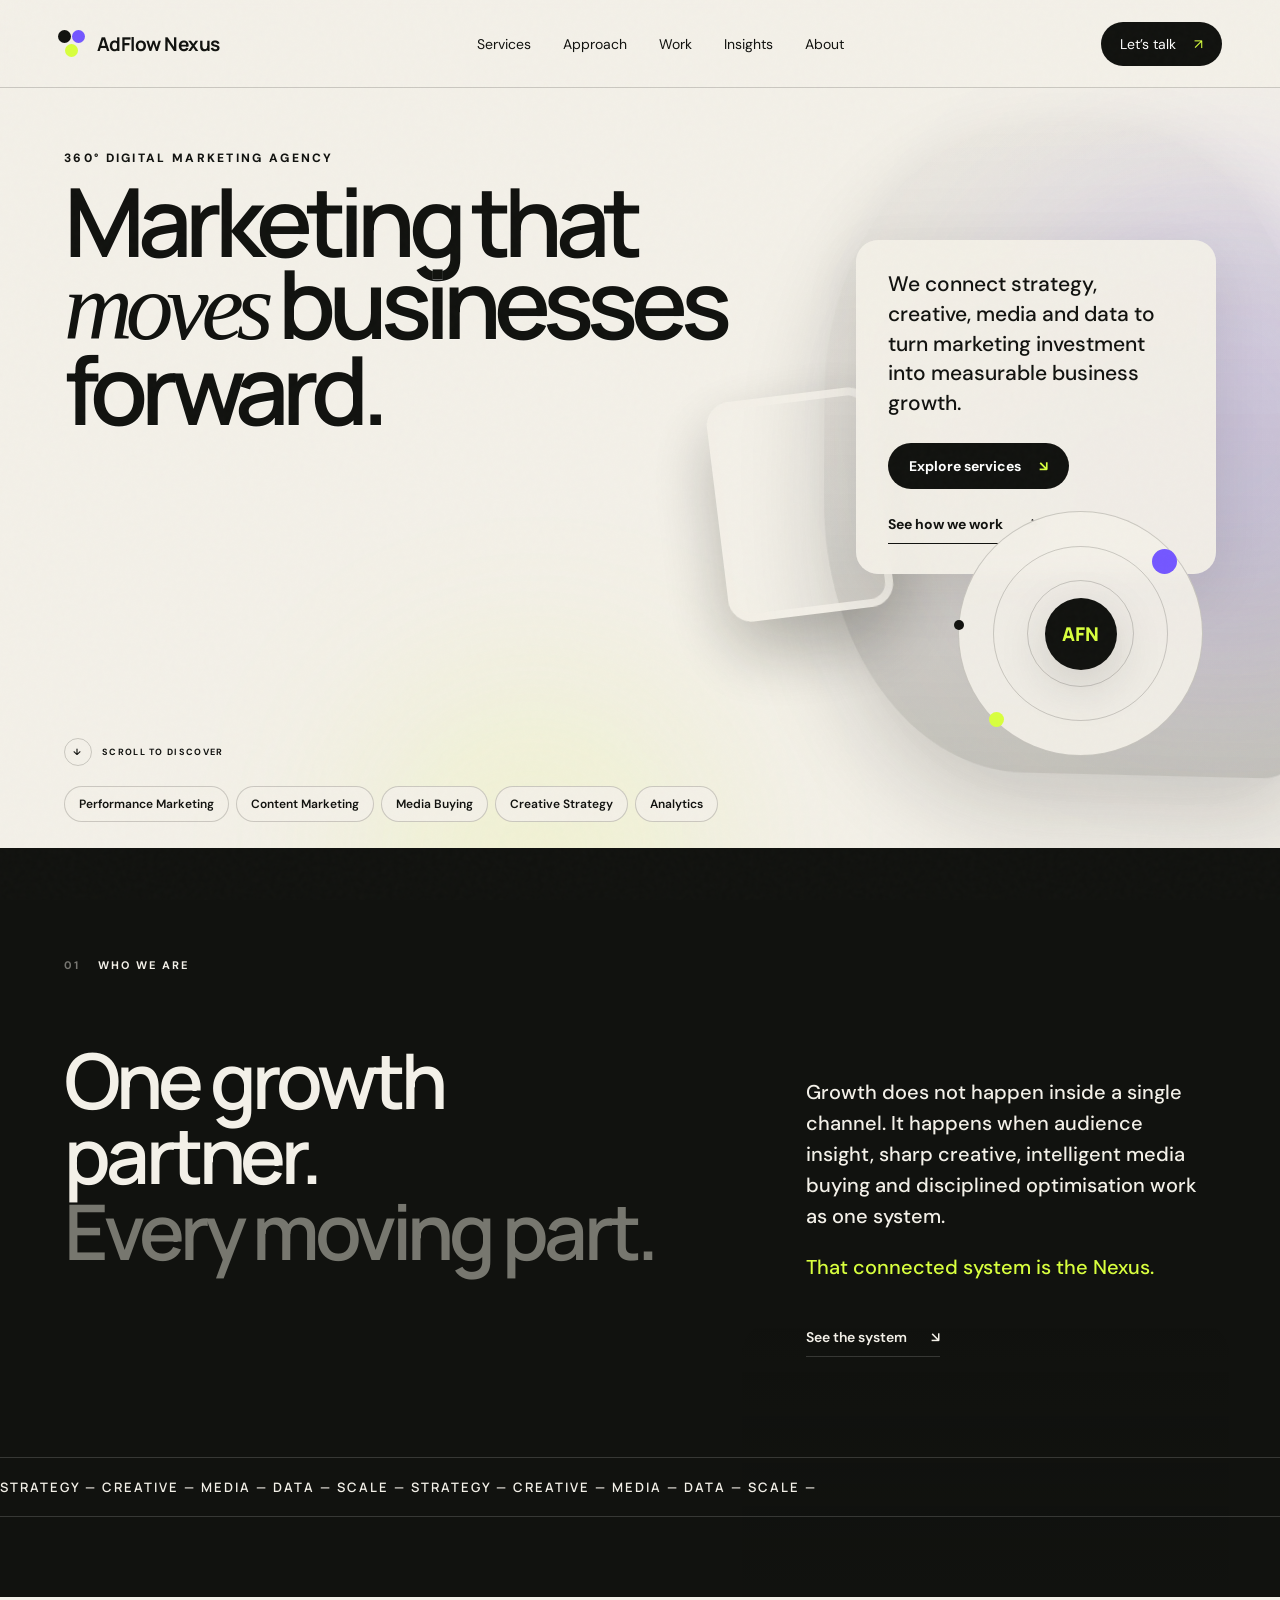
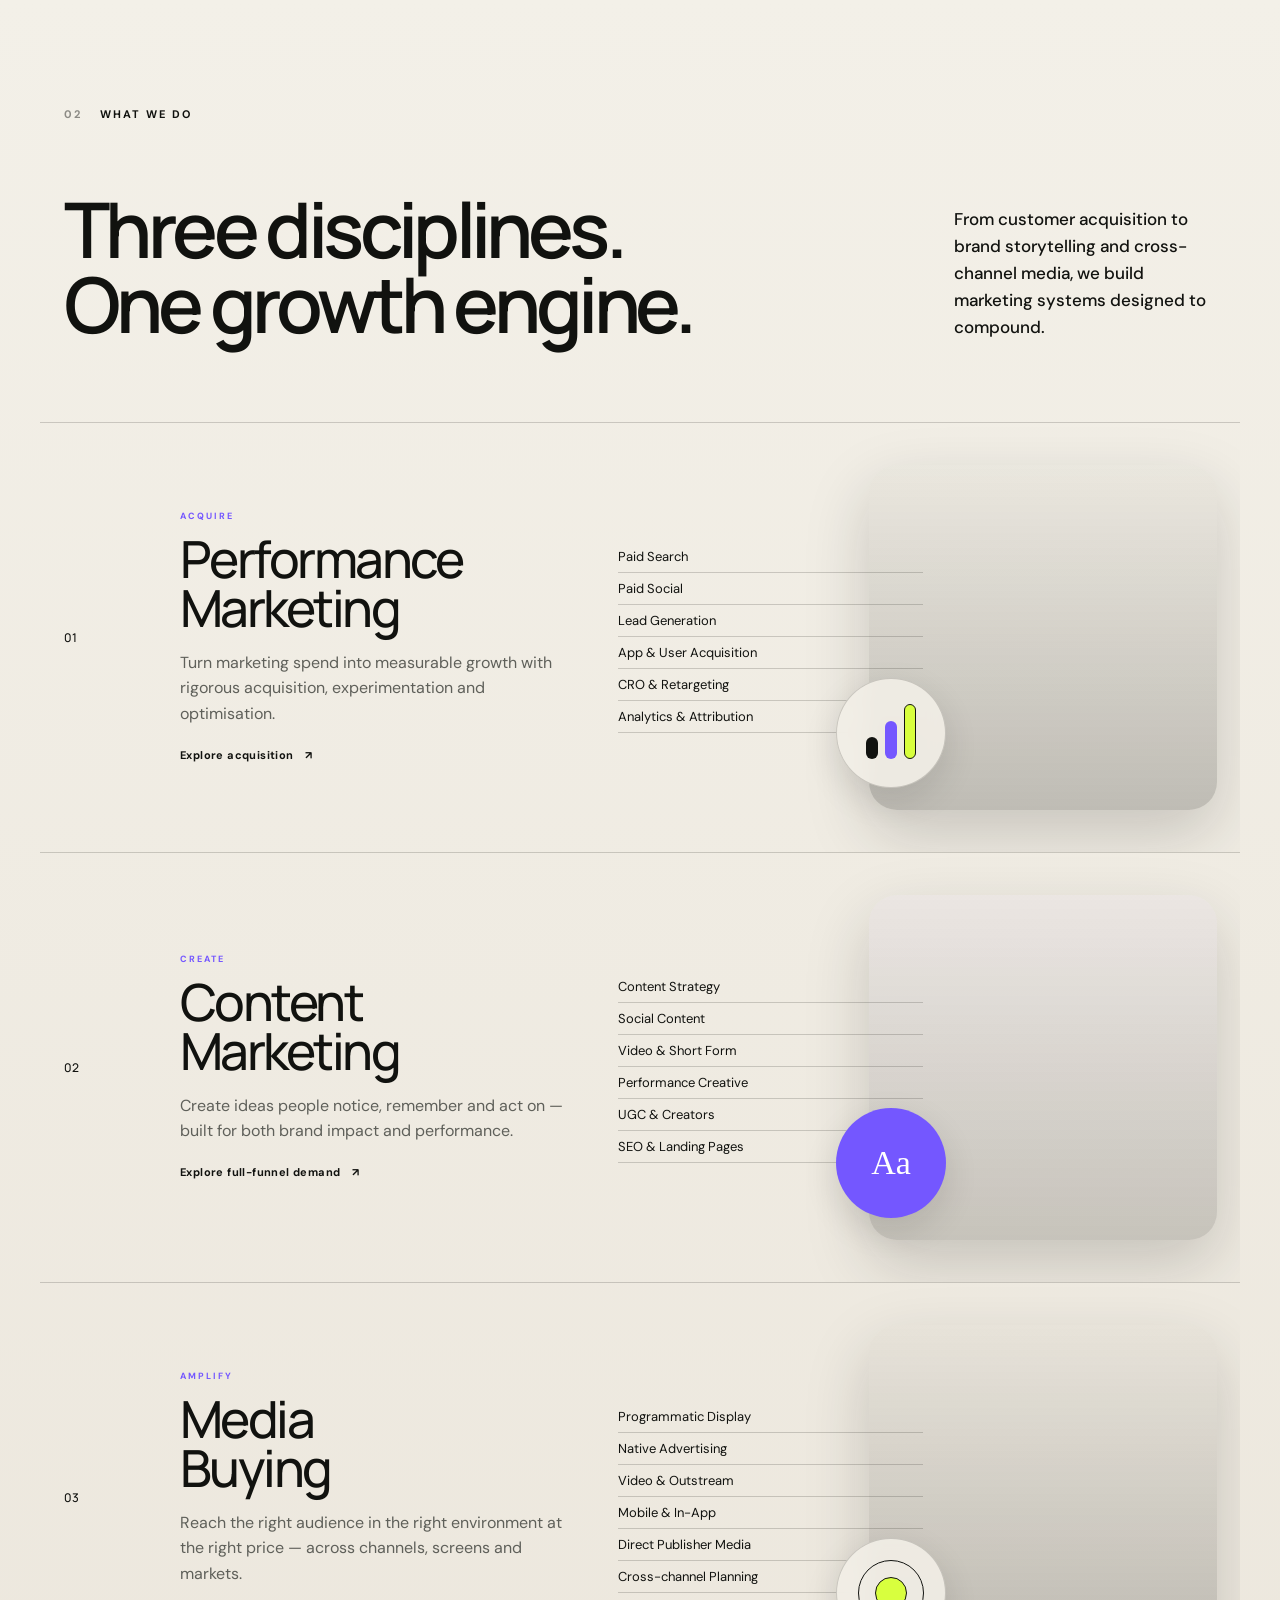
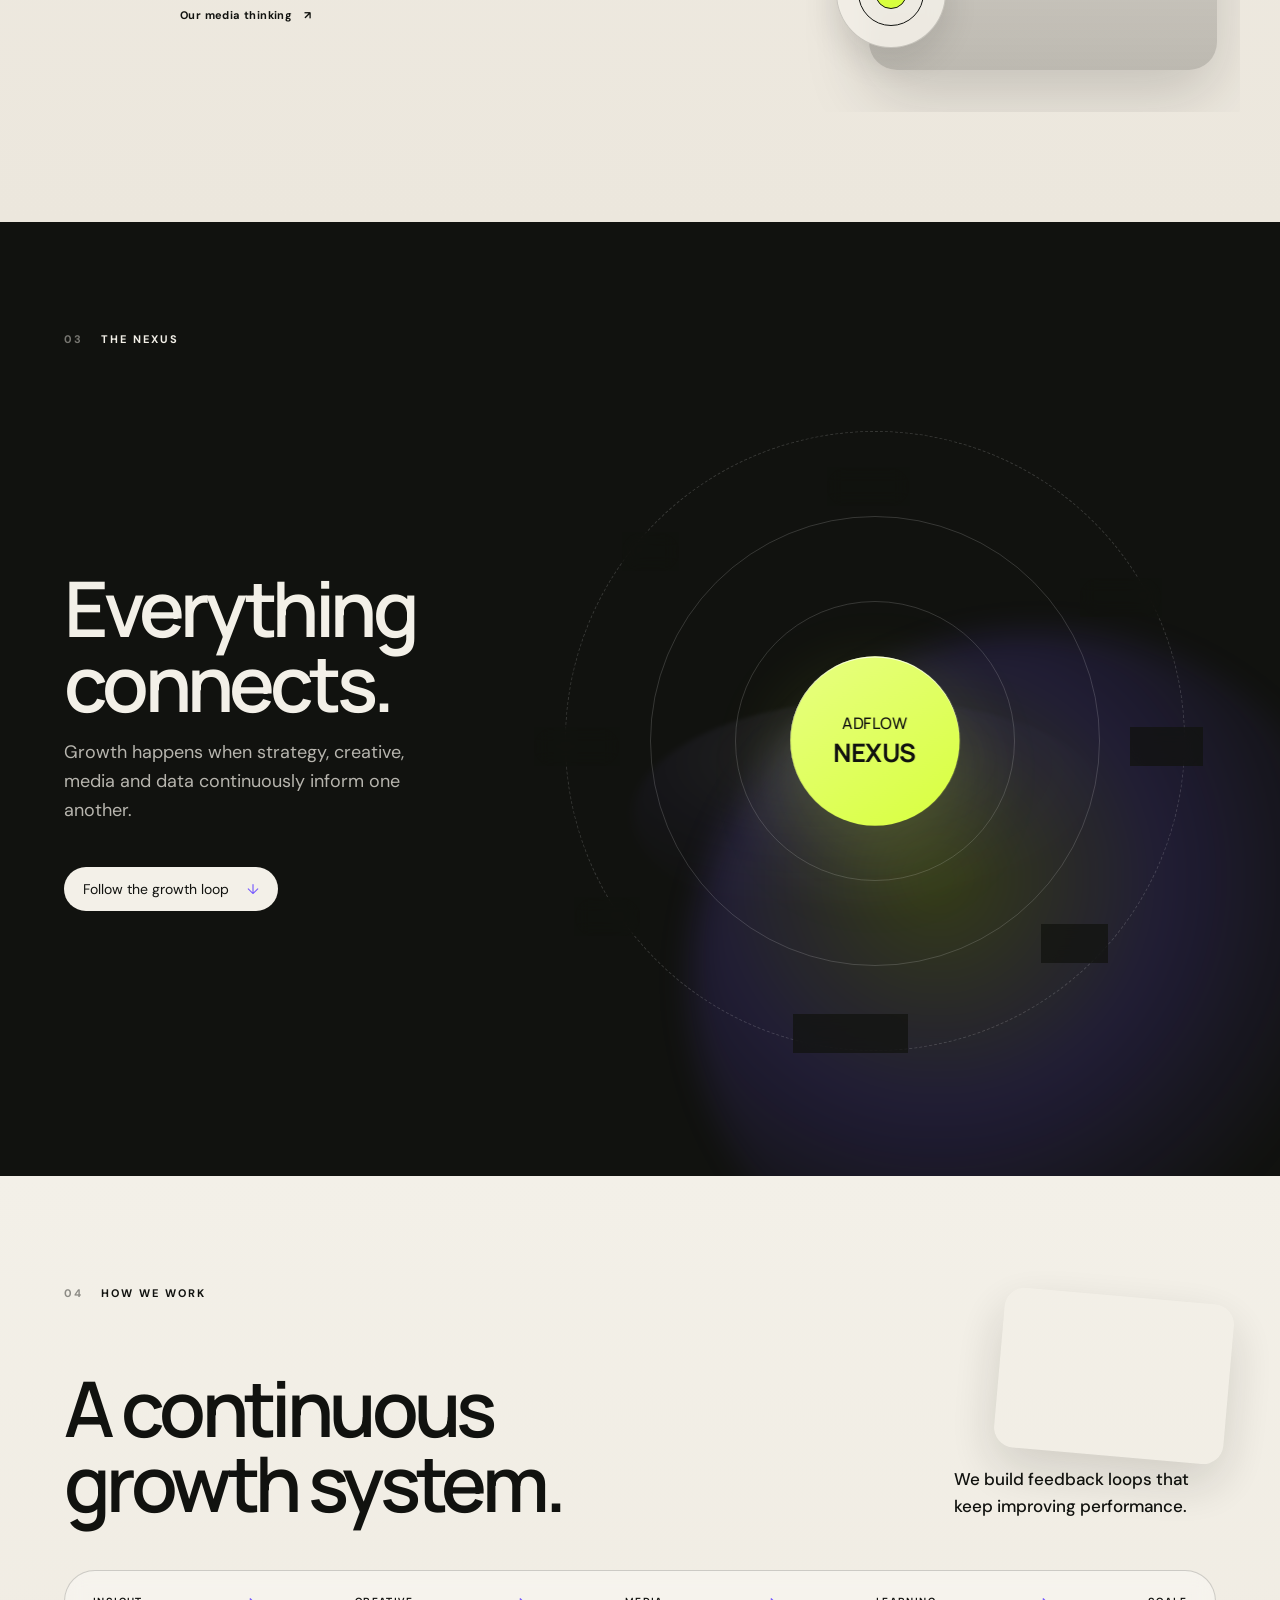
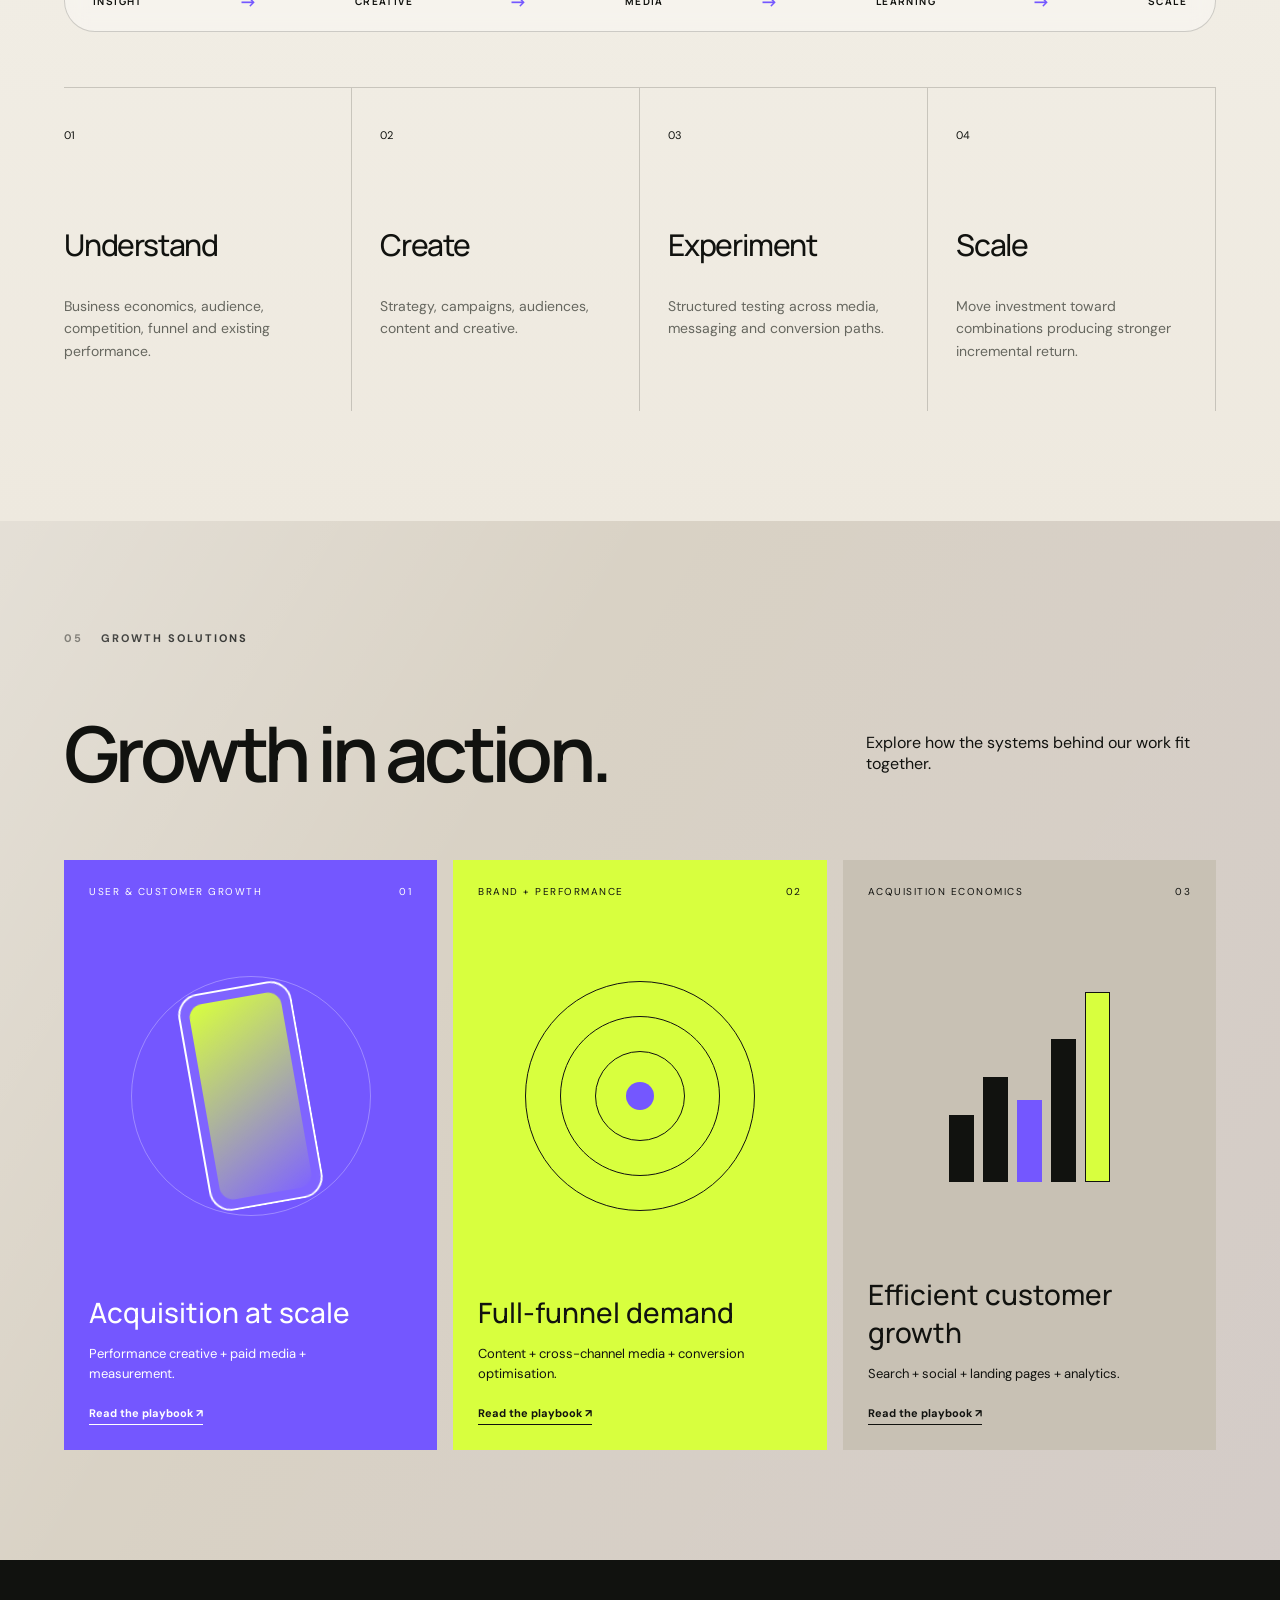
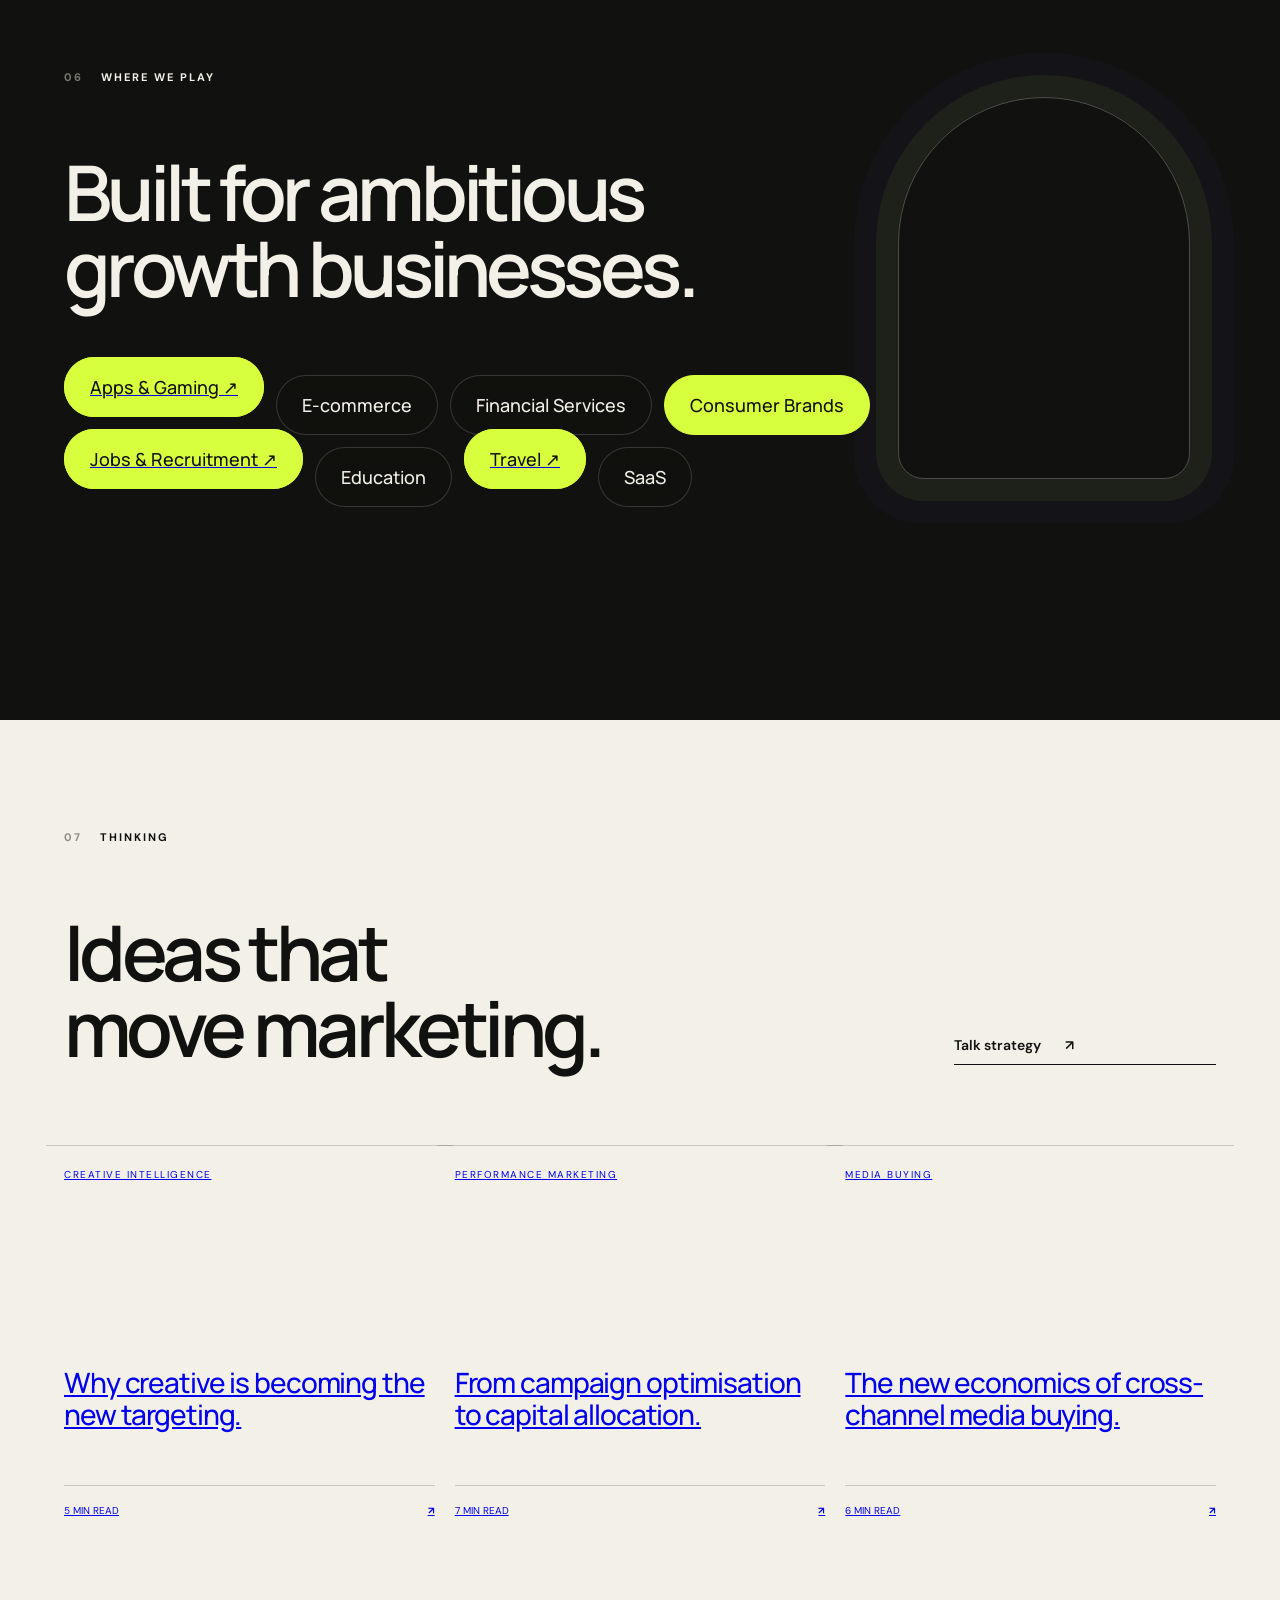
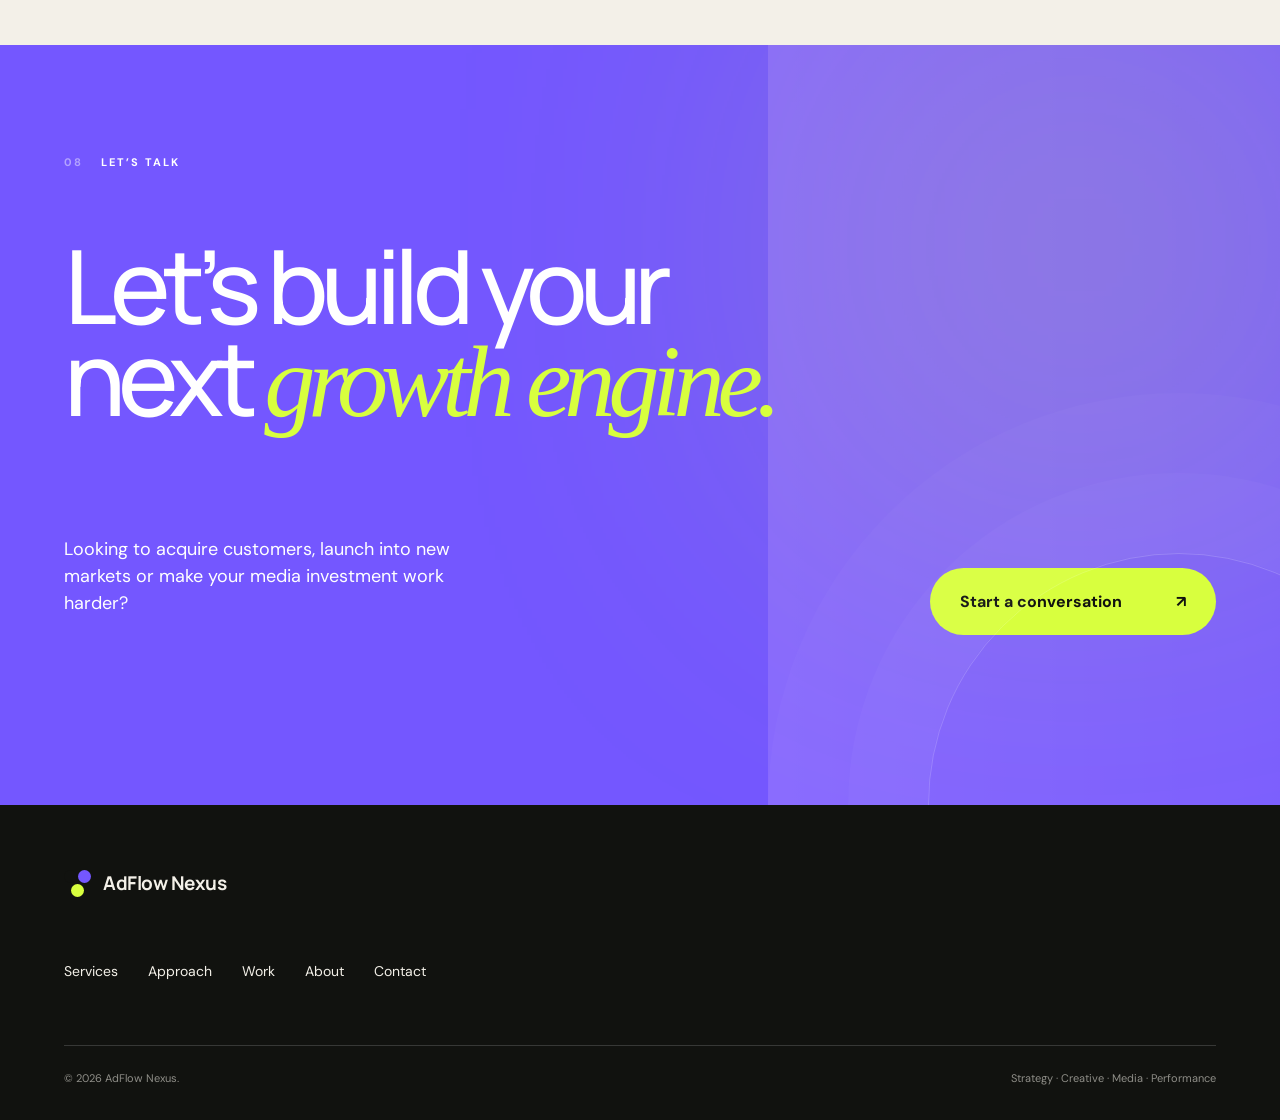
==== commit c1815fae: "Connect homepage to industry solution and insight pages" ====
--- a/index.html
+++ b/index.html
@@ -1,84 +1 @@
-<!doctype html>
-<html lang="en">
-<head>
-  <meta charset="utf-8" />
-  <meta name="viewport" content="width=device-width, initial-scale=1" />
-  <title>AdFlow Nexus — 360° Marketing Agency</title>
-  <meta name="description" content="AdFlow Nexus is a 360° digital marketing agency combining performance marketing, content marketing and media buying to create measurable growth." />
-  <link rel="preconnect" href="https://fonts.googleapis.com">
-  <link rel="preconnect" href="https://fonts.gstatic.com" crossorigin>
-  <link href="https://fonts.googleapis.com/css2?family=DM+Sans:wght@400;500;600;700&family=Manrope:wght@400;500;600;700;800&display=swap" rel="stylesheet">
-  <link rel="stylesheet" href="styles.css" />
-  <link rel="stylesheet" href="hero-polish.css" />
-</head>
-<body>
-  <div class="noise"></div><div class="cursor-glow" aria-hidden="true"></div>
-  <header class="site-header">
-    <a class="brand" href="#top"><span class="brand-mark"><i></i><i></i><i></i></span><span>AdFlow Nexus</span></a>
-    <nav class="desktop-nav"><a href="#services">Services</a><a href="#approach">Approach</a><a href="#work">Work</a><a href="#insights">Insights</a><a href="#about">About</a></nav>
-    <a class="header-cta magnetic" href="#contact">Let’s talk <span>↗</span></a>
-    <button class="menu-toggle" aria-label="Open menu" aria-expanded="false"><span></span><span></span></button>
-  </header>
-
-  <main id="top">
-    <section class="hero section-pad">
-      <div class="hero-wash wash-a"></div><div class="hero-wash wash-b"></div>
-      <div class="eyebrow reveal">360° DIGITAL MARKETING AGENCY</div>
-      <div class="hero-grid">
-        <div><h1 class="reveal">Marketing that<br><em>moves</em> businesses<br>forward.</h1></div>
-        <div class="hero-side reveal"><p>We connect strategy, creative, media and data to turn marketing investment into measurable business growth.</p><div class="hero-actions"><a class="pill-link magnetic" href="#services">Explore services <span>↘</span></a><a class="text-link" href="#work">See how we work <span>→</span></a></div></div>
-      </div>
-      <a class="hero-orbit reveal" href="#nexus" aria-label="Explore the AdFlow Nexus system"><div class="orbit-copy">STRATEGY · CREATIVE · MEDIA · PERFORMANCE ·</div><div class="orbit-center">AFN</div><span class="orb orb-a"></span><span class="orb orb-b"></span><span class="orb orb-c"></span></a>
-      <div class="hero-strip reveal"><a href="#performance">Performance Marketing</a><a href="#content">Content Marketing</a><a href="#media">Media Buying</a><a href="#nexus">Creative Strategy</a><a href="#approach">Analytics</a></div>
-      <a class="scroll-cue" href="#about"><span></span>SCROLL TO DISCOVER</a>
-    </section>
-
-    <section class="intro section-pad dark-section" id="about">
-      <div class="connector connector-light"></div>
-      <div class="section-kicker reveal"><span>01</span> WHO WE ARE</div>
-      <div class="intro-grid"><h2 class="reveal">One growth partner.<br><span>Every moving part.</span></h2><div class="intro-copy reveal"><p>Growth does not happen inside a single channel. It happens when audience insight, sharp creative, intelligent media buying and disciplined optimisation work as one system.</p><p>That connected system is the Nexus.</p><a class="text-link light-link" href="#nexus">See the system <span>↘</span></a></div></div>
-      <div class="marquee"><div>STRATEGY — CREATIVE — MEDIA — DATA — SCALE — STRATEGY — CREATIVE — MEDIA — DATA — SCALE —</div></div>
-    </section>
-
-    <section class="services section-pad" id="services">
-      <div class="connector"></div>
-      <div class="section-kicker reveal"><span>02</span> WHAT WE DO</div>
-      <div class="section-title-row"><h2 class="reveal">Three disciplines.<br>One growth engine.</h2><p class="reveal">From customer acquisition to brand storytelling and cross-channel media, we build marketing systems designed to compound.</p></div>
-
-      <article class="service-row reveal" id="performance" data-accent="violet"><div class="service-number">01</div><div class="service-main"><div class="service-label">ACQUIRE</div><h3>Performance<br>Marketing</h3><p>Turn marketing spend into measurable growth with rigorous acquisition, experimentation and optimisation.</p><a class="service-link" href="#approach">How we optimise <span>↗</span></a></div><ul><li>Paid Search</li><li>Paid Social</li><li>Lead Generation</li><li>App & User Acquisition</li><li>CRO & Retargeting</li><li>Analytics & Attribution</li></ul><div class="service-icon icon-performance"><span></span><span></span><span></span></div></article>
-      <article class="service-row reveal" id="content" data-accent="violet"><div class="service-number">02</div><div class="service-main"><div class="service-label">CREATE</div><h3>Content<br>Marketing</h3><p>Create ideas people notice, remember and act on — built for both brand impact and performance.</p><a class="service-link" href="#work">See the output <span>↗</span></a></div><ul><li>Content Strategy</li><li>Social Content</li><li>Video & Short Form</li><li>Performance Creative</li><li>UGC & Creators</li><li>SEO & Landing Pages</li></ul><div class="service-icon icon-content"><span>Aa</span></div></article>
-      <article class="service-row reveal" id="media" data-accent="acid"><div class="service-number">03</div><div class="service-main"><div class="service-label">AMPLIFY</div><h3>Media<br>Buying</h3><p>Reach the right audience in the right environment at the right price — across channels, screens and markets.</p><a class="service-link" href="#nexus">See how channels connect <span>↗</span></a></div><ul><li>Programmatic Display</li><li>Native Advertising</li><li>Video & Outstream</li><li>Mobile & In-App</li><li>Direct Publisher Media</li><li>Cross-channel Planning</li></ul><div class="service-icon icon-media"><span></span><span></span></div></article>
-    </section>
-
-    <section class="nexus section-pad dark-section" id="nexus">
-      <div class="connector connector-light"></div>
-      <div class="section-kicker reveal"><span>03</span> THE NEXUS</div>
-      <div class="nexus-grid"><div class="nexus-copy reveal"><h2>Everything<br>connects.</h2><p>Growth happens when strategy, creative, media and data continuously inform one another.</p><a class="pill-link light-pill" href="#approach">Follow the growth loop <span>↓</span></a></div><div class="nexus-map reveal"><div class="ring ring-one"></div><div class="ring ring-two"></div><div class="ring ring-three"></div><div class="nexus-core">ADFLOW<br><strong>NEXUS</strong></div><span class="node n1">Strategy</span><span class="node n2">Creative</span><span class="node n3">Search</span><span class="node n4">Social</span><span class="node n5">Programmatic</span><span class="node n6">Video</span><span class="node n7">Analytics</span><span class="node n8">CRO</span></div></div>
-    </section>
-
-    <section class="approach section-pad" id="approach">
-      <div class="connector"></div>
-      <div class="section-kicker reveal"><span>04</span> HOW WE WORK</div>
-      <div class="section-title-row"><h2 class="reveal">A continuous<br>growth system.</h2><p class="reveal">We do not manage campaigns in isolation. We build feedback loops that keep improving performance.</p></div>
-      <div class="flow-line reveal"><span>INSIGHT</span><i>→</i><span>CREATIVE</span><i>→</i><span>MEDIA</span><i>→</i><span>LEARNING</span><i>→</i><span>SCALE</span></div>
-      <div class="steps"><div class="step reveal"><span>01</span><h3>Understand</h3><p>Business economics, audience, competition, funnel and existing performance.</p></div><div class="step reveal"><span>02</span><h3>Create</h3><p>Channel strategy, campaigns, audiences, content and creative built around the objective.</p></div><div class="step reveal"><span>03</span><h3>Experiment</h3><p>Structured testing across media, messaging, creative, audiences and conversion paths.</p></div><div class="step reveal"><span>04</span><h3>Scale</h3><p>Move investment toward the combinations producing the strongest incremental return.</p></div></div>
-      <div class="section-bridge reveal"><span>THE LOOP CONTINUES</span><a href="#work">See where it leads <b>↓</b></a></div>
-    </section>
-
-    <section class="work section-pad" id="work">
-      <div class="section-kicker reveal"><span>05</span> OUR WORK</div><div class="work-head"><h2 class="reveal">Growth in action.</h2><p class="reveal">A selection of the problems we are built to solve.</p></div>
-      <div class="case-grid"><article class="case-card case-a reveal"><div class="case-top"><span>APPS & GAMING</span><span>01</span></div><div class="case-visual"><div class="phone"><div></div></div><div class="pulse"></div></div><div class="case-bottom"><h3>Acquisition at scale</h3><p>Performance creative + paid media + monetisation intelligence.</p><a href="#contact">Build this system ↗</a></div></article><article class="case-card case-b reveal"><div class="case-top"><span>CONSUMER</span><span>02</span></div><div class="case-visual"><div class="target"><i></i><i></i><i></i><b></b></div></div><div class="case-bottom"><h3>Full-funnel demand</h3><p>Content + cross-channel media + conversion optimisation.</p><a href="#contact">Build this system ↗</a></div></article><article class="case-card case-c reveal"><div class="case-top"><span>LEAD GENERATION</span><span>03</span></div><div class="case-visual"><div class="bars"><i></i><i></i><i></i><i></i><i></i></div></div><div class="case-bottom"><h3>Efficient customer growth</h3><p>Search + social + landing page experimentation.</p><a href="#contact">Build this system ↗</a></div></article></div>
-      <p class="case-note reveal">Client case studies and verified performance metrics will be added as they are approved for publication.</p>
-    </section>
-
-    <section class="industries section-pad dark-section"><div class="section-kicker reveal"><span>06</span> WHERE WE PLAY</div><h2 class="reveal">Built for ambitious<br>growth businesses.</h2><div class="industry-list reveal"><span>Apps & Gaming</span><span>E-commerce</span><span>Financial Services</span><span>Consumer Brands</span><span>Lead Generation</span><span>Education</span><span>Travel</span><span>SaaS</span></div></section>
-
-    <section class="insights section-pad" id="insights"><div class="section-kicker reveal"><span>07</span> THINKING</div><div class="section-title-row"><h2 class="reveal">Ideas that<br>move marketing.</h2><a class="text-link reveal" href="#contact">Talk strategy <span>↗</span></a></div><div class="article-grid"><article class="article-card reveal"><span>CREATIVE INTELLIGENCE</span><h3>Why creative is becoming the new targeting.</h3><div class="article-meta">5 MIN READ <b>↗</b></div></article><article class="article-card reveal"><span>PERFORMANCE MARKETING</span><h3>From campaign optimisation to capital allocation.</h3><div class="article-meta">7 MIN READ <b>↗</b></div></article><article class="article-card reveal"><span>MEDIA BUYING</span><h3>The new economics of cross-channel media buying.</h3><div class="article-meta">6 MIN READ <b>↗</b></div></article></div></section>
-
-    <section class="contact section-pad" id="contact"><div class="contact-glow"></div><div class="section-kicker reveal"><span>08</span> LET’S TALK</div><h2 class="reveal">Let’s build your<br>next <em>growth engine.</em></h2><div class="contact-foot reveal"><p>Looking to acquire customers, launch into new markets or make your media investment work harder?</p><a class="big-cta magnetic" href="mailto:hello@adflownexus.com">Start a conversation <span>↗</span></a></div></section>
-  </main>
-
-  <footer><a class="brand" href="#top"><span class="brand-mark"><i></i><i></i><i></i></span><span>AdFlow Nexus</span></a><div class="footer-links"><a href="#services">Services</a><a href="#approach">Approach</a><a href="#work">Work</a><a href="#about">About</a><a href="mailto:hello@adflownexus.com">Contact</a></div><div class="footer-bottom"><span>© <span id="year"></span> AdFlow Nexus. All rights reserved.</span><span>Strategy · Creative · Media · Performance</span></div></footer>
-  <script src="script.js"></script>
-</body>
-</html>+<!doctype html><html lang="en"><head><meta charset="utf-8"><meta name="viewport" content="width=device-width,initial-scale=1"><title>AdFlow Nexus — 360° Marketing Agency</title><meta name="description" content="AdFlow Nexus is a 360° digital marketing agency combining performance marketing, content marketing and media buying to create measurable growth."><link rel="preconnect" href="https://fonts.googleapis.com"><link rel="preconnect" href="https://fonts.gstatic.com" crossorigin><link href="https://fonts.googleapis.com/css2?family=DM+Sans:wght@400;500;600;700&family=Manrope:wght@400;500;600;700;800&display=swap" rel="stylesheet"><link rel="stylesheet" href="styles.css"><link rel="stylesheet" href="hero-polish.css"></head><body><div class="noise"></div><div class="cursor-glow"></div><header class="site-header"><a class="brand" href="#top"><span class="brand-mark"><i></i><i></i><i></i></span><span>AdFlow Nexus</span></a><nav class="desktop-nav"><a href="#services">Services</a><a href="#approach">Approach</a><a href="#work">Work</a><a href="#insights">Insights</a><a href="#about">About</a></nav><a class="header-cta" href="#contact">Let’s talk <span>↗</span></a><button class="menu-toggle"><span></span><span></span></button></header><main id="top"><section class="hero section-pad"><div class="hero-wash wash-a"></div><div class="hero-wash wash-b"></div><div class="eyebrow reveal">360° DIGITAL MARKETING AGENCY</div><div class="hero-grid"><div><h1 class="reveal">Marketing that<br><em>moves</em> businesses<br>forward.</h1></div><div class="hero-side reveal"><p>We connect strategy, creative, media and data to turn marketing investment into measurable business growth.</p><div class="hero-actions"><a class="pill-link" href="#services">Explore services <span>↘</span></a><a class="text-link" href="#work">See how we work <span>→</span></a></div></div></div><a class="hero-orbit reveal" href="#nexus"><div class="orbit-copy">STRATEGY · CREATIVE · MEDIA · PERFORMANCE ·</div><div class="orbit-center">AFN</div><span class="orb orb-a"></span><span class="orb orb-b"></span><span class="orb orb-c"></span></a><div class="hero-strip reveal"><a href="#performance">Performance Marketing</a><a href="#content">Content Marketing</a><a href="#media">Media Buying</a><a href="#nexus">Creative Strategy</a><a href="#approach">Analytics</a></div><a class="scroll-cue" href="#about"><span></span>SCROLL TO DISCOVER</a></section><section class="intro section-pad dark-section" id="about"><div class="section-kicker reveal"><span>01</span> WHO WE ARE</div><div class="intro-grid"><h2 class="reveal">One growth partner.<br><span>Every moving part.</span></h2><div class="intro-copy reveal"><p>Growth does not happen inside a single channel. It happens when audience insight, sharp creative, intelligent media buying and disciplined optimisation work as one system.</p><p>That connected system is the Nexus.</p><a class="text-link light-link" href="#nexus">See the system <span>↘</span></a></div></div><div class="marquee"><div>STRATEGY — CREATIVE — MEDIA — DATA — SCALE — STRATEGY — CREATIVE — MEDIA — DATA — SCALE —</div></div></section><section class="services section-pad" id="services"><div class="section-kicker reveal"><span>02</span> WHAT WE DO</div><div class="section-title-row"><h2 class="reveal">Three disciplines.<br>One growth engine.</h2><p class="reveal">From customer acquisition to brand storytelling and cross-channel media, we build marketing systems designed to compound.</p></div><article class="service-row reveal" id="performance"><div class="service-number">01</div><div class="service-main"><div class="service-label">ACQUIRE</div><h3>Performance<br>Marketing</h3><p>Turn marketing spend into measurable growth with rigorous acquisition, experimentation and optimisation.</p><a class="service-link" href="solution-acquisition-scale.html">Explore acquisition <span>↗</span></a></div><ul><li>Paid Search</li><li>Paid Social</li><li>Lead Generation</li><li>App & User Acquisition</li><li>CRO & Retargeting</li><li>Analytics & Attribution</li></ul><div class="service-icon icon-performance"><span></span><span></span><span></span></div></article><article class="service-row reveal" id="content"><div class="service-number">02</div><div class="service-main"><div class="service-label">CREATE</div><h3>Content<br>Marketing</h3><p>Create ideas people notice, remember and act on — built for both brand impact and performance.</p><a class="service-link" href="solution-full-funnel.html">Explore full-funnel demand <span>↗</span></a></div><ul><li>Content Strategy</li><li>Social Content</li><li>Video & Short Form</li><li>Performance Creative</li><li>UGC & Creators</li><li>SEO & Landing Pages</li></ul><div class="service-icon icon-content"><span>Aa</span></div></article><article class="service-row reveal" id="media"><div class="service-number">03</div><div class="service-main"><div class="service-label">AMPLIFY</div><h3>Media<br>Buying</h3><p>Reach the right audience in the right environment at the right price — across channels, screens and markets.</p><a class="service-link" href="article-media-economics.html">Our media thinking <span>↗</span></a></div><ul><li>Programmatic Display</li><li>Native Advertising</li><li>Video & Outstream</li><li>Mobile & In-App</li><li>Direct Publisher Media</li><li>Cross-channel Planning</li></ul><div class="service-icon icon-media"><span></span><span></span></div></article></section><section class="nexus section-pad dark-section" id="nexus"><div class="section-kicker reveal"><span>03</span> THE NEXUS</div><div class="nexus-grid"><div class="nexus-copy reveal"><h2>Everything<br>connects.</h2><p>Growth happens when strategy, creative, media and data continuously inform one another.</p><a class="pill-link light-pill" href="#approach">Follow the growth loop <span>↓</span></a></div><div class="nexus-map reveal"><div class="ring ring-one"></div><div class="ring ring-two"></div><div class="ring ring-three"></div><div class="nexus-core">ADFLOW<br><strong>NEXUS</strong></div><span class="node n1">Strategy</span><span class="node n2">Creative</span><span class="node n3">Search</span><span class="node n4">Social</span><span class="node n5">Programmatic</span><span class="node n6">Video</span><span class="node n7">Analytics</span><span class="node n8">CRO</span></div></div></section><section class="approach section-pad" id="approach"><div class="section-kicker reveal"><span>04</span> HOW WE WORK</div><div class="section-title-row"><h2 class="reveal">A continuous<br>growth system.</h2><p class="reveal">We build feedback loops that keep improving performance.</p></div><div class="flow-line reveal"><span>INSIGHT</span><i>→</i><span>CREATIVE</span><i>→</i><span>MEDIA</span><i>→</i><span>LEARNING</span><i>→</i><span>SCALE</span></div><div class="steps"><div class="step reveal"><span>01</span><h3>Understand</h3><p>Business economics, audience, competition, funnel and existing performance.</p></div><div class="step reveal"><span>02</span><h3>Create</h3><p>Strategy, campaigns, audiences, content and creative.</p></div><div class="step reveal"><span>03</span><h3>Experiment</h3><p>Structured testing across media, messaging and conversion paths.</p></div><div class="step reveal"><span>04</span><h3>Scale</h3><p>Move investment toward combinations producing stronger incremental return.</p></div></div></section><section class="work section-pad" id="work"><div class="section-kicker reveal"><span>05</span> GROWTH SOLUTIONS</div><div class="work-head"><h2 class="reveal">Growth in action.</h2><p class="reveal">Explore how the systems behind our work fit together.</p></div><div class="case-grid"><article class="case-card case-a reveal"><div class="case-top"><span>USER & CUSTOMER GROWTH</span><span>01</span></div><div class="case-visual"><div class="phone"><div></div></div><div class="pulse"></div></div><div class="case-bottom"><h3>Acquisition at scale</h3><p>Performance creative + paid media + measurement.</p><a href="solution-acquisition-scale.html">Read the playbook ↗</a></div></article><article class="case-card case-b reveal"><div class="case-top"><span>BRAND + PERFORMANCE</span><span>02</span></div><div class="case-visual"><div class="target"><i></i><i></i><i></i><b></b></div></div><div class="case-bottom"><h3>Full-funnel demand</h3><p>Content + cross-channel media + conversion optimisation.</p><a href="solution-full-funnel.html">Read the playbook ↗</a></div></article><article class="case-card case-c reveal"><div class="case-top"><span>ACQUISITION ECONOMICS</span><span>03</span></div><div class="case-visual"><div class="bars"><i></i><i></i><i></i><i></i><i></i></div></div><div class="case-bottom"><h3>Efficient customer growth</h3><p>Search + social + landing pages + analytics.</p><a href="solution-efficient-growth.html">Read the playbook ↗</a></div></article></div></section><section class="industries section-pad dark-section"><div class="section-kicker reveal"><span>06</span> WHERE WE PLAY</div><h2 class="reveal">Built for ambitious<br>growth businesses.</h2><div class="industry-list reveal"><a href="industry-apps-gaming.html"><span>Apps & Gaming ↗</span></a><span>E-commerce</span><span>Financial Services</span><span>Consumer Brands</span><a href="industry-jobs.html"><span>Jobs & Recruitment ↗</span></a><span>Education</span><a href="industry-travel.html"><span>Travel ↗</span></a><span>SaaS</span></div></section><section class="insights section-pad" id="insights"><div class="section-kicker reveal"><span>07</span> THINKING</div><div class="section-title-row"><h2 class="reveal">Ideas that<br>move marketing.</h2><a class="text-link reveal" href="#contact">Talk strategy <span>↗</span></a></div><div class="article-grid"><a class="article-card reveal" href="article-creative-targeting.html"><span>CREATIVE INTELLIGENCE</span><h3>Why creative is becoming the new targeting.</h3><div class="article-meta">5 MIN READ <b>↗</b></div></a><a class="article-card reveal" href="article-capital-allocation.html"><span>PERFORMANCE MARKETING</span><h3>From campaign optimisation to capital allocation.</h3><div class="article-meta">7 MIN READ <b>↗</b></div></a><a class="article-card reveal" href="article-media-economics.html"><span>MEDIA BUYING</span><h3>The new economics of cross-channel media buying.</h3><div class="article-meta">6 MIN READ <b>↗</b></div></a></div></section><section class="contact section-pad" id="contact"><div class="contact-glow"></div><div class="section-kicker reveal"><span>08</span> LET’S TALK</div><h2 class="reveal">Let’s build your<br>next <em>growth engine.</em></h2><div class="contact-foot reveal"><p>Looking to acquire customers, launch into new markets or make your media investment work harder?</p><a class="big-cta" href="mailto:hello@adflownexus.com">Start a conversation <span>↗</span></a></div></section></main><footer><a class="brand" href="#top"><span class="brand-mark"><i></i><i></i><i></i></span><span>AdFlow Nexus</span></a><div class="footer-links"><a href="#services">Services</a><a href="#approach">Approach</a><a href="#work">Work</a><a href="#about">About</a><a href="mailto:hello@adflownexus.com">Contact</a></div><div class="footer-bottom"><span>© <span id="year"></span> AdFlow Nexus.</span><span>Strategy · Creative · Media · Performance</span></div></footer><script src="script.js"></script></body></html>
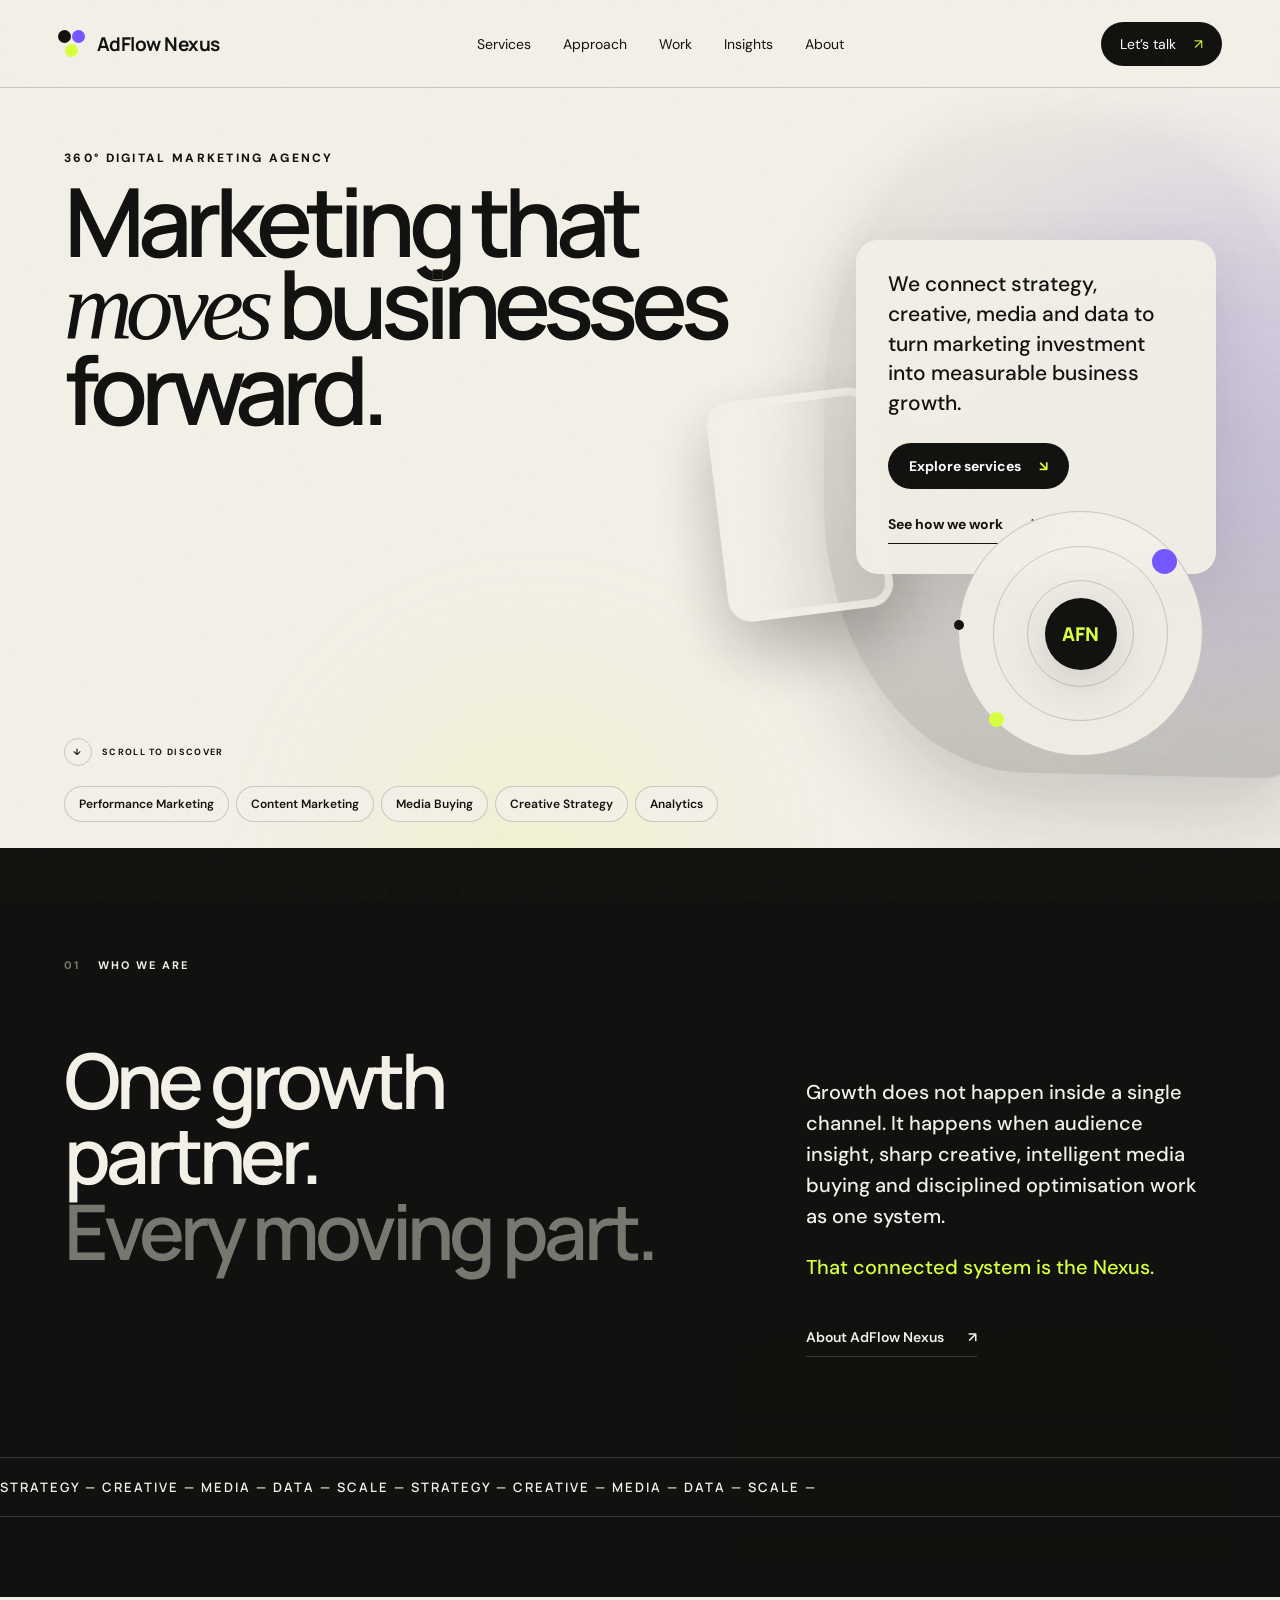
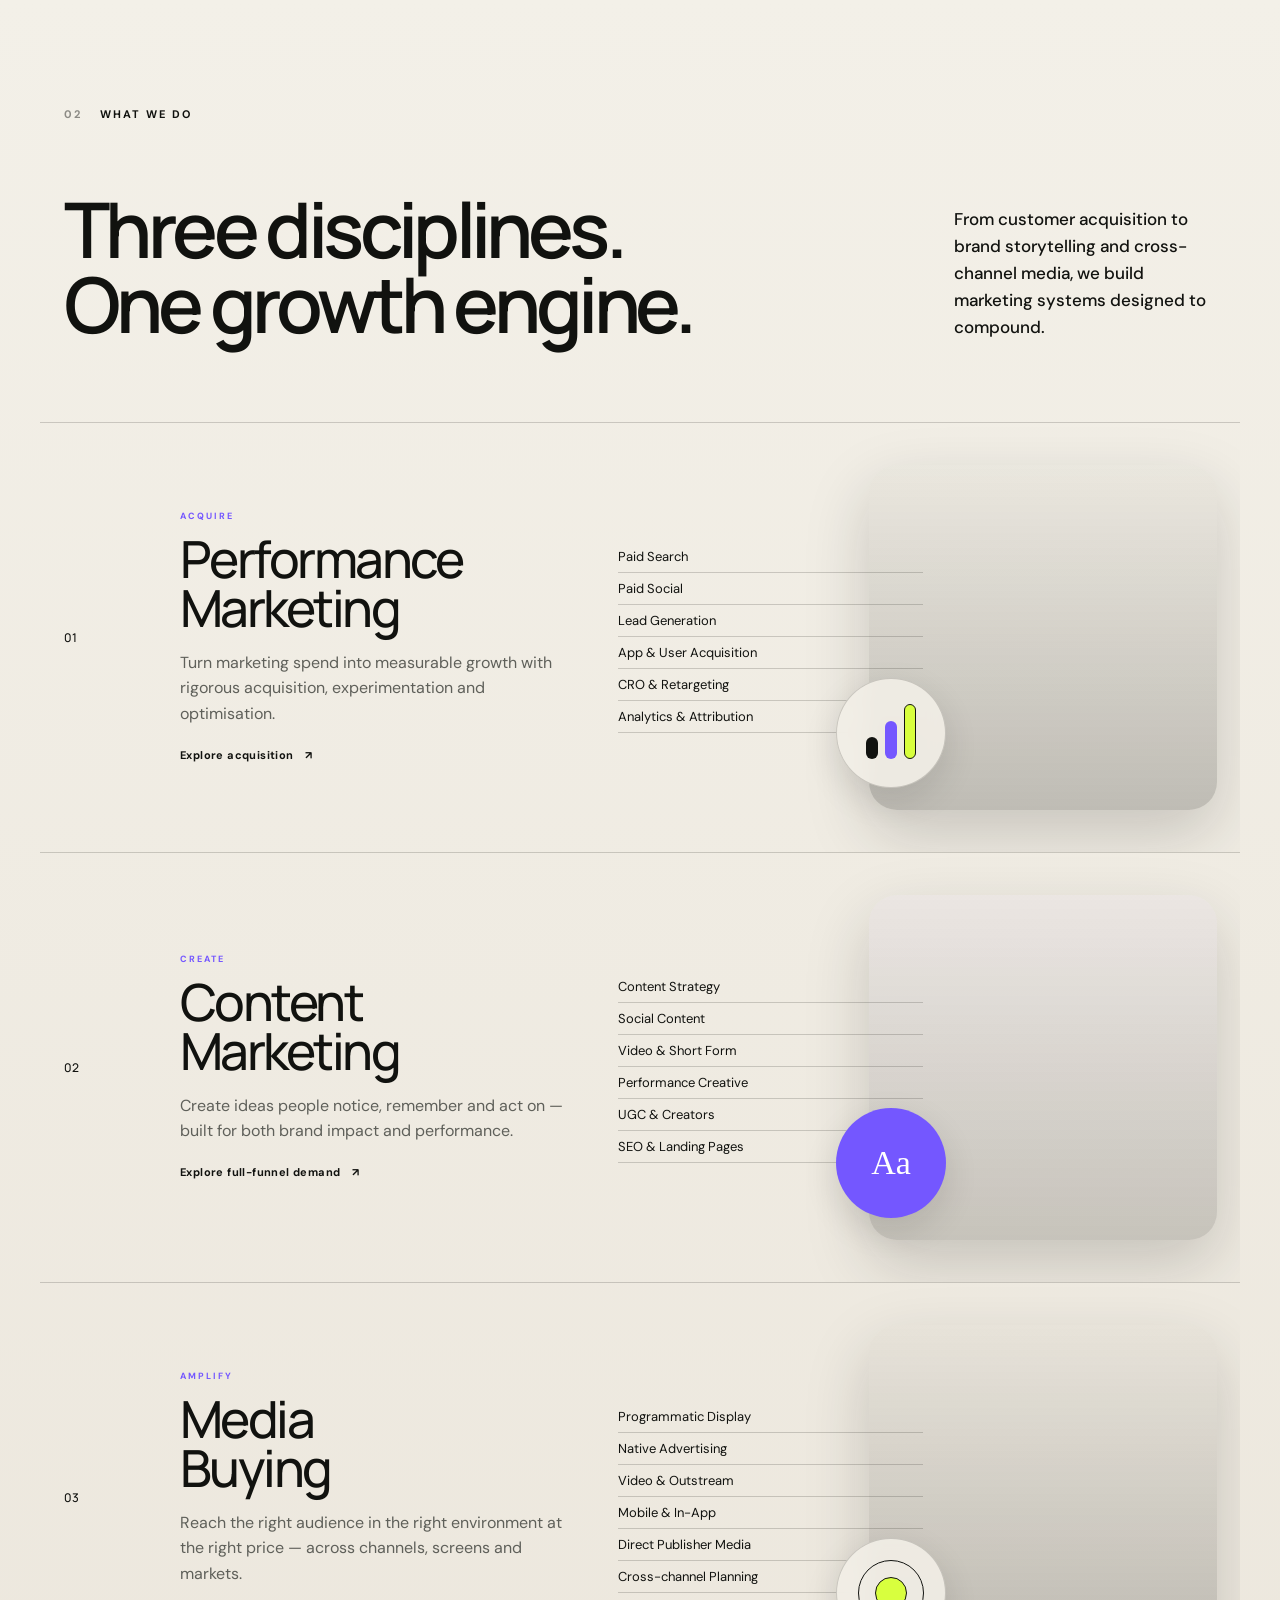
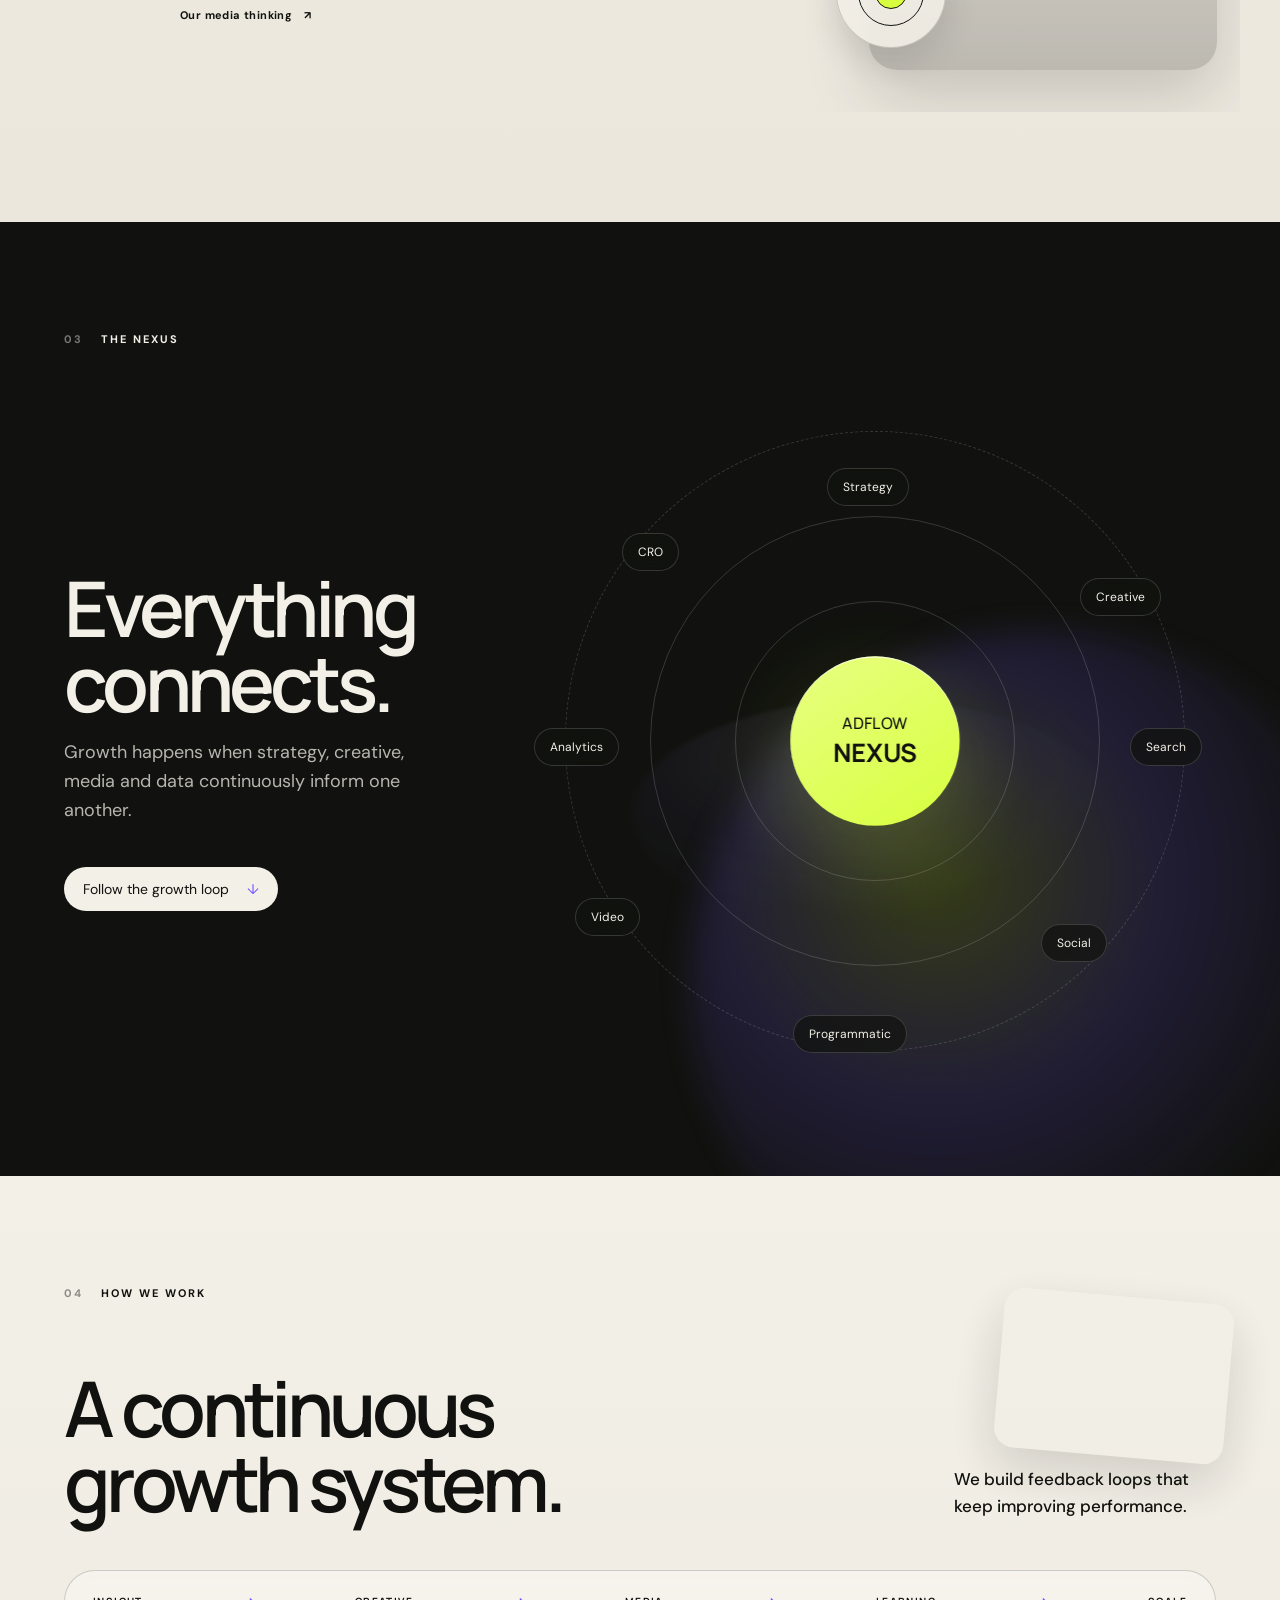
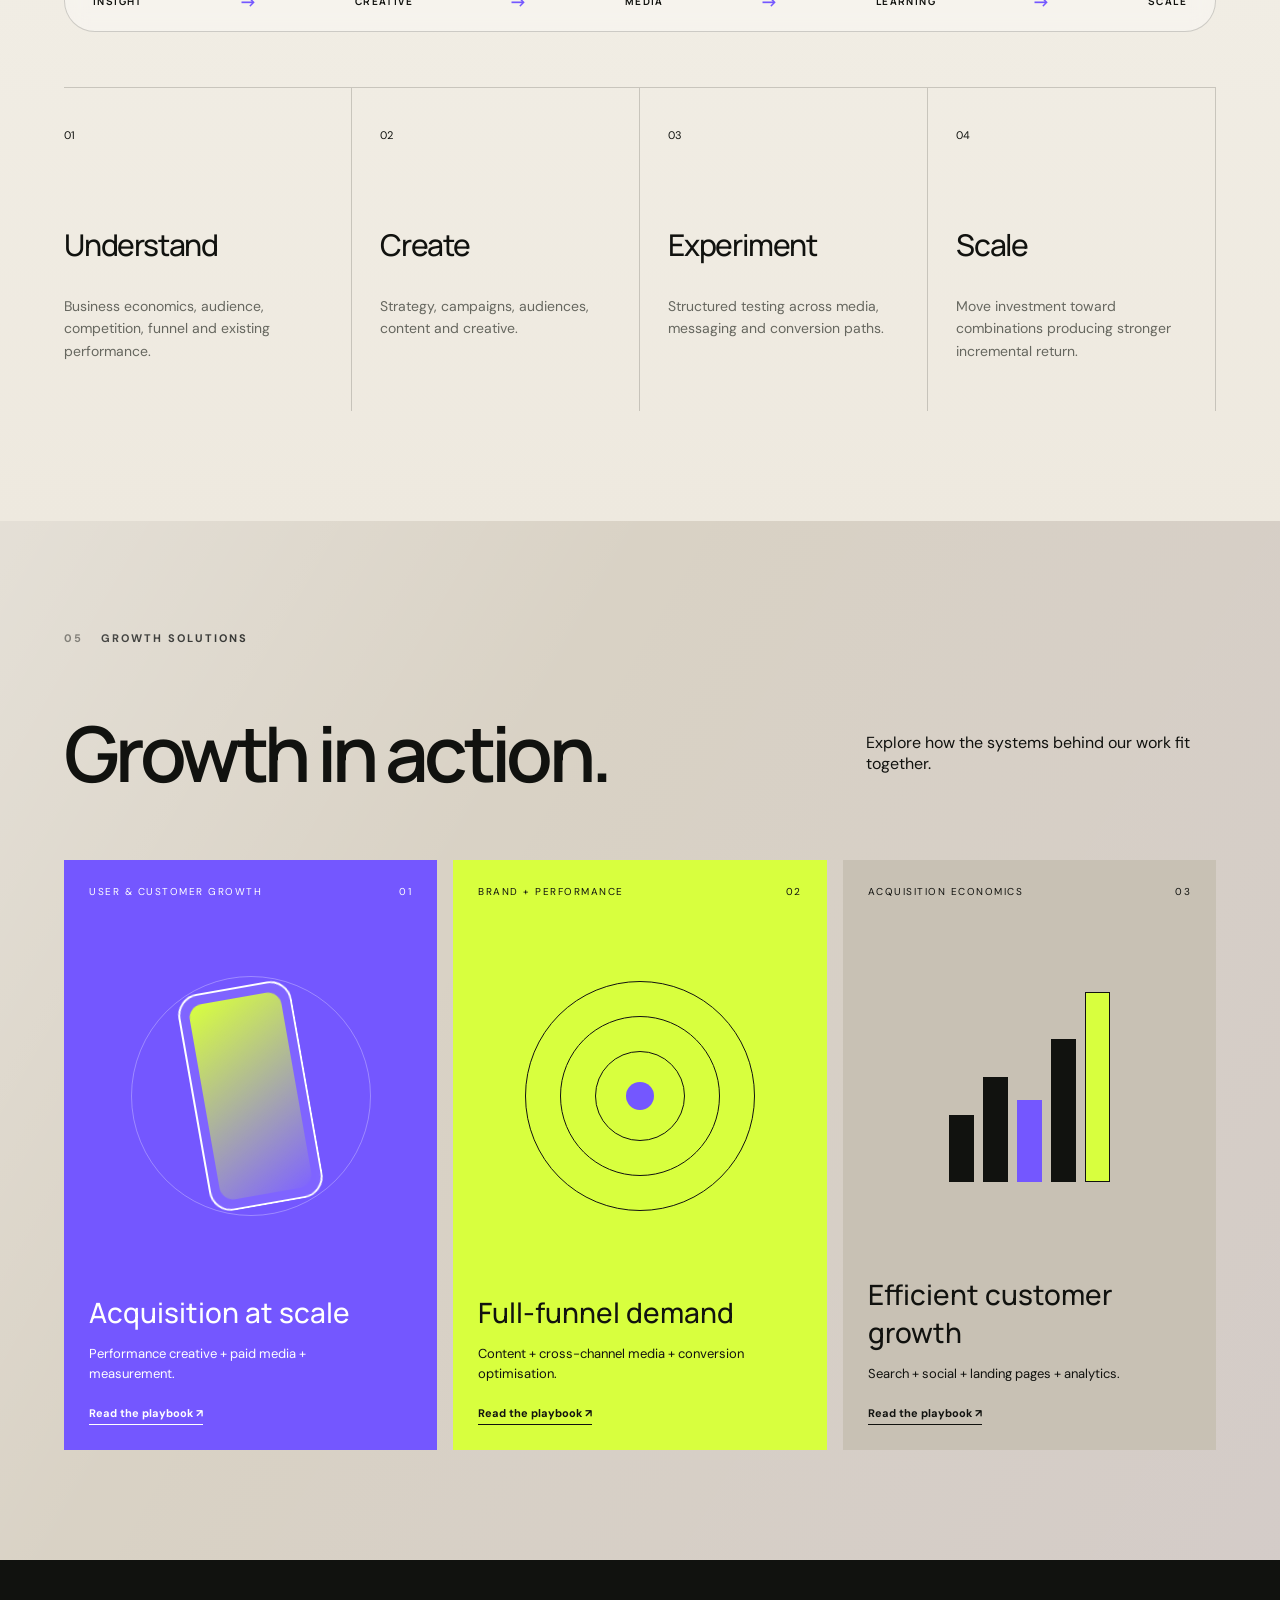
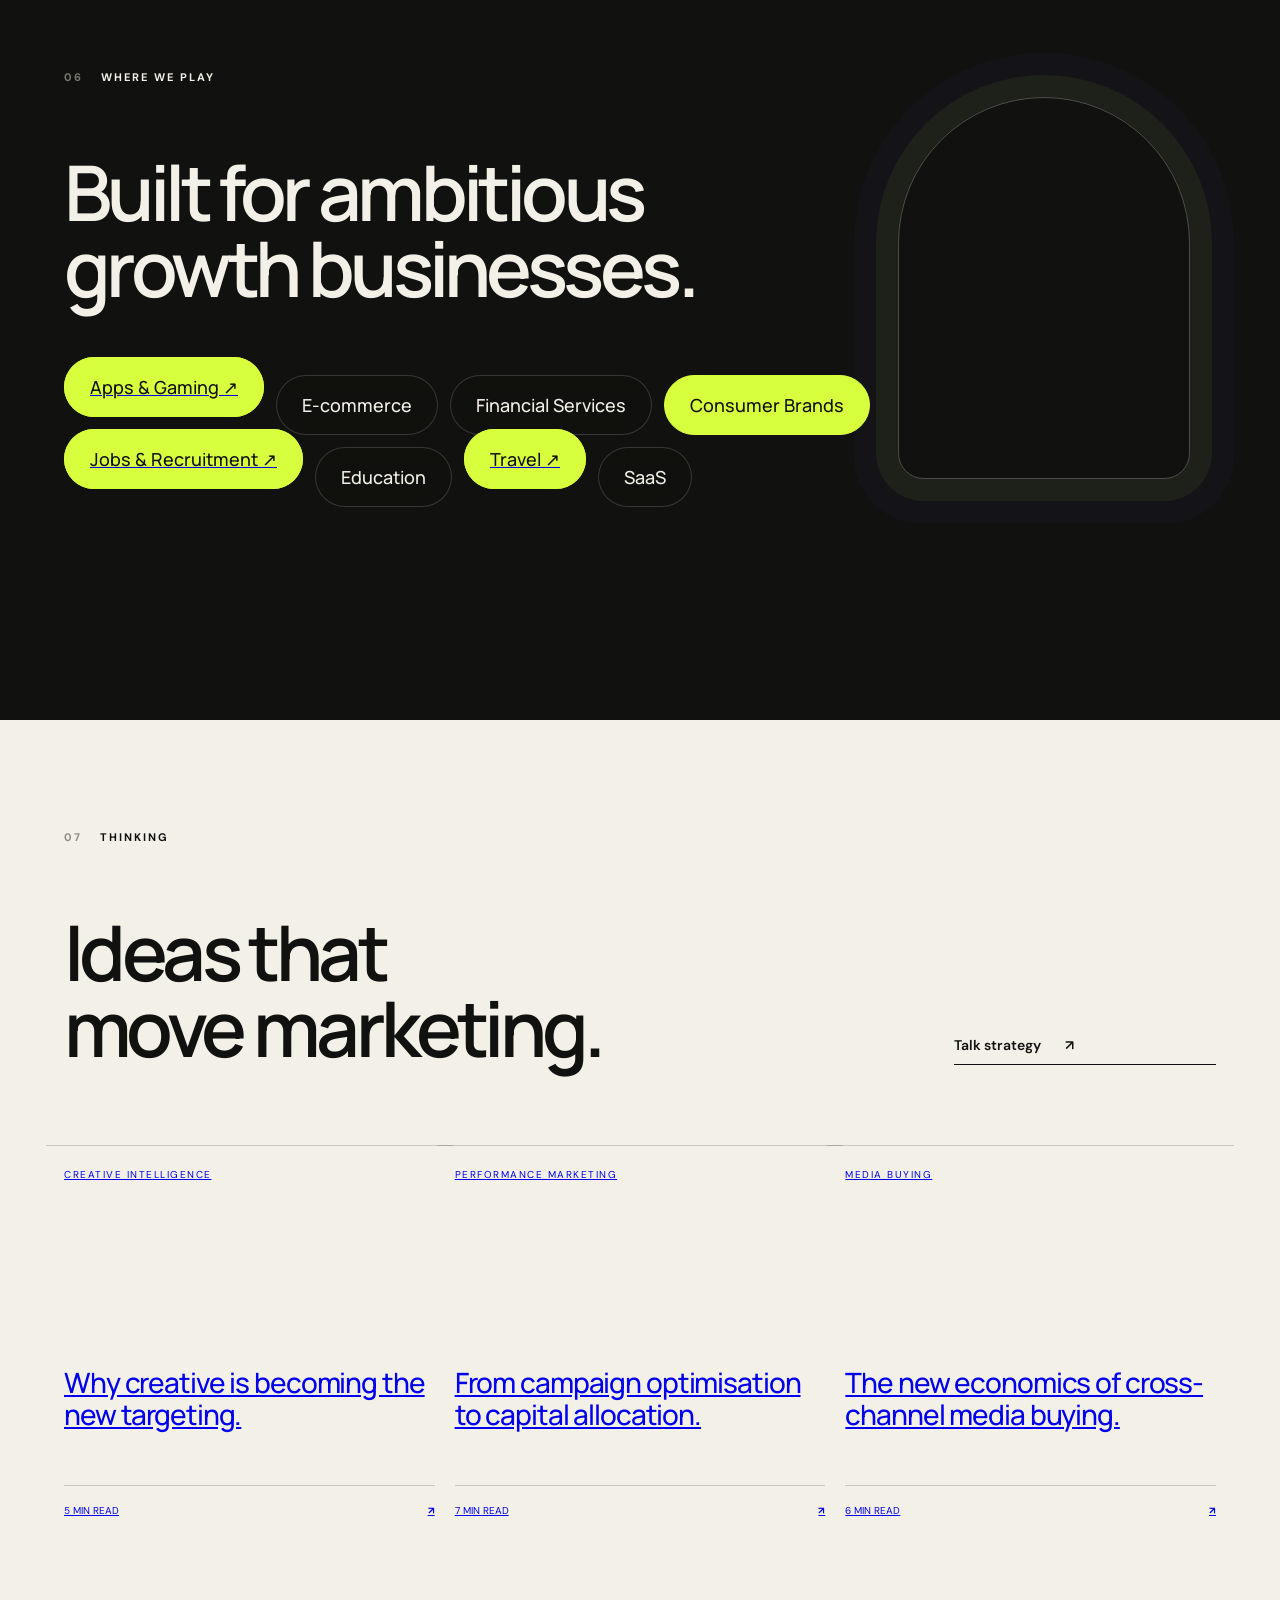
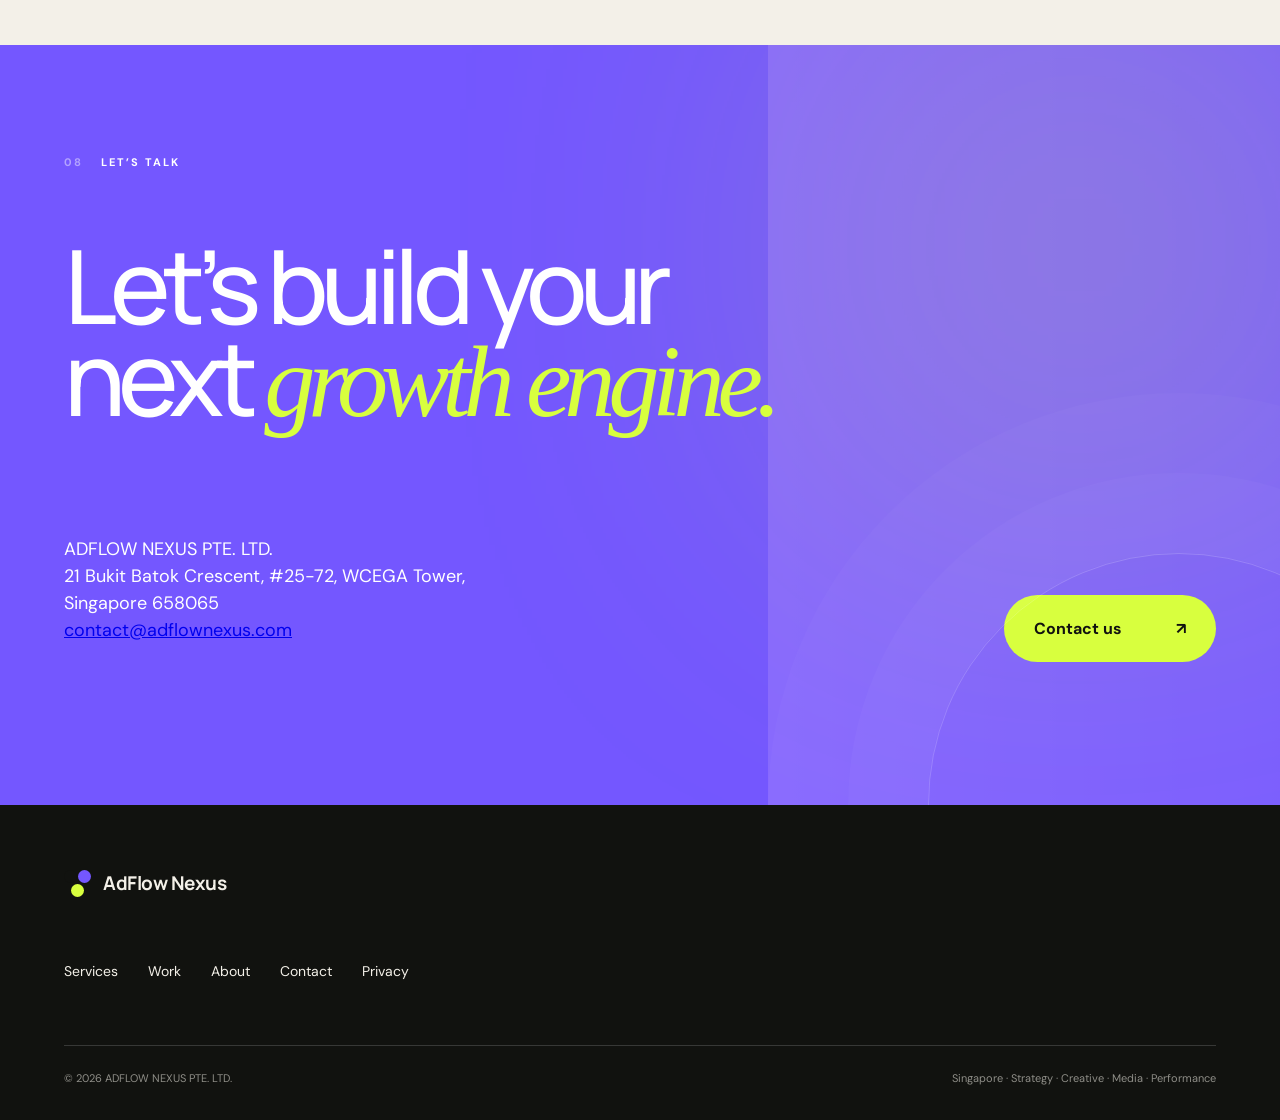
==== commit 1893fd0d: "Connect corporate About Contact Privacy and company details" ====
--- a/index.html
+++ b/index.html
@@ -1 +1 @@
-<!doctype html><html lang="en"><head><meta charset="utf-8"><meta name="viewport" content="width=device-width,initial-scale=1"><title>AdFlow Nexus — 360° Marketing Agency</title><meta name="description" content="AdFlow Nexus is a 360° digital marketing agency combining performance marketing, content marketing and media buying to create measurable growth."><link rel="preconnect" href="https://fonts.googleapis.com"><link rel="preconnect" href="https://fonts.gstatic.com" crossorigin><link href="https://fonts.googleapis.com/css2?family=DM+Sans:wght@400;500;600;700&family=Manrope:wght@400;500;600;700;800&display=swap" rel="stylesheet"><link rel="stylesheet" href="styles.css"><link rel="stylesheet" href="hero-polish.css"></head><body><div class="noise"></div><div class="cursor-glow"></div><header class="site-header"><a class="brand" href="#top"><span class="brand-mark"><i></i><i></i><i></i></span><span>AdFlow Nexus</span></a><nav class="desktop-nav"><a href="#services">Services</a><a href="#approach">Approach</a><a href="#work">Work</a><a href="#insights">Insights</a><a href="#about">About</a></nav><a class="header-cta" href="#contact">Let’s talk <span>↗</span></a><button class="menu-toggle"><span></span><span></span></button></header><main id="top"><section class="hero section-pad"><div class="hero-wash wash-a"></div><div class="hero-wash wash-b"></div><div class="eyebrow reveal">360° DIGITAL MARKETING AGENCY</div><div class="hero-grid"><div><h1 class="reveal">Marketing that<br><em>moves</em> businesses<br>forward.</h1></div><div class="hero-side reveal"><p>We connect strategy, creative, media and data to turn marketing investment into measurable business growth.</p><div class="hero-actions"><a class="pill-link" href="#services">Explore services <span>↘</span></a><a class="text-link" href="#work">See how we work <span>→</span></a></div></div></div><a class="hero-orbit reveal" href="#nexus"><div class="orbit-copy">STRATEGY · CREATIVE · MEDIA · PERFORMANCE ·</div><div class="orbit-center">AFN</div><span class="orb orb-a"></span><span class="orb orb-b"></span><span class="orb orb-c"></span></a><div class="hero-strip reveal"><a href="#performance">Performance Marketing</a><a href="#content">Content Marketing</a><a href="#media">Media Buying</a><a href="#nexus">Creative Strategy</a><a href="#approach">Analytics</a></div><a class="scroll-cue" href="#about"><span></span>SCROLL TO DISCOVER</a></section><section class="intro section-pad dark-section" id="about"><div class="section-kicker reveal"><span>01</span> WHO WE ARE</div><div class="intro-grid"><h2 class="reveal">One growth partner.<br><span>Every moving part.</span></h2><div class="intro-copy reveal"><p>Growth does not happen inside a single channel. It happens when audience insight, sharp creative, intelligent media buying and disciplined optimisation work as one system.</p><p>That connected system is the Nexus.</p><a class="text-link light-link" href="#nexus">See the system <span>↘</span></a></div></div><div class="marquee"><div>STRATEGY — CREATIVE — MEDIA — DATA — SCALE — STRATEGY — CREATIVE — MEDIA — DATA — SCALE —</div></div></section><section class="services section-pad" id="services"><div class="section-kicker reveal"><span>02</span> WHAT WE DO</div><div class="section-title-row"><h2 class="reveal">Three disciplines.<br>One growth engine.</h2><p class="reveal">From customer acquisition to brand storytelling and cross-channel media, we build marketing systems designed to compound.</p></div><article class="service-row reveal" id="performance"><div class="service-number">01</div><div class="service-main"><div class="service-label">ACQUIRE</div><h3>Performance<br>Marketing</h3><p>Turn marketing spend into measurable growth with rigorous acquisition, experimentation and optimisation.</p><a class="service-link" href="solution-acquisition-scale.html">Explore acquisition <span>↗</span></a></div><ul><li>Paid Search</li><li>Paid Social</li><li>Lead Generation</li><li>App & User Acquisition</li><li>CRO & Retargeting</li><li>Analytics & Attribution</li></ul><div class="service-icon icon-performance"><span></span><span></span><span></span></div></article><article class="service-row reveal" id="content"><div class="service-number">02</div><div class="service-main"><div class="service-label">CREATE</div><h3>Content<br>Marketing</h3><p>Create ideas people notice, remember and act on — built for both brand impact and performance.</p><a class="service-link" href="solution-full-funnel.html">Explore full-funnel demand <span>↗</span></a></div><ul><li>Content Strategy</li><li>Social Content</li><li>Video & Short Form</li><li>Performance Creative</li><li>UGC & Creators</li><li>SEO & Landing Pages</li></ul><div class="service-icon icon-content"><span>Aa</span></div></article><article class="service-row reveal" id="media"><div class="service-number">03</div><div class="service-main"><div class="service-label">AMPLIFY</div><h3>Media<br>Buying</h3><p>Reach the right audience in the right environment at the right price — across channels, screens and markets.</p><a class="service-link" href="article-media-economics.html">Our media thinking <span>↗</span></a></div><ul><li>Programmatic Display</li><li>Native Advertising</li><li>Video & Outstream</li><li>Mobile & In-App</li><li>Direct Publisher Media</li><li>Cross-channel Planning</li></ul><div class="service-icon icon-media"><span></span><span></span></div></article></section><section class="nexus section-pad dark-section" id="nexus"><div class="section-kicker reveal"><span>03</span> THE NEXUS</div><div class="nexus-grid"><div class="nexus-copy reveal"><h2>Everything<br>connects.</h2><p>Growth happens when strategy, creative, media and data continuously inform one another.</p><a class="pill-link light-pill" href="#approach">Follow the growth loop <span>↓</span></a></div><div class="nexus-map reveal"><div class="ring ring-one"></div><div class="ring ring-two"></div><div class="ring ring-three"></div><div class="nexus-core">ADFLOW<br><strong>NEXUS</strong></div><span class="node n1">Strategy</span><span class="node n2">Creative</span><span class="node n3">Search</span><span class="node n4">Social</span><span class="node n5">Programmatic</span><span class="node n6">Video</span><span class="node n7">Analytics</span><span class="node n8">CRO</span></div></div></section><section class="approach section-pad" id="approach"><div class="section-kicker reveal"><span>04</span> HOW WE WORK</div><div class="section-title-row"><h2 class="reveal">A continuous<br>growth system.</h2><p class="reveal">We build feedback loops that keep improving performance.</p></div><div class="flow-line reveal"><span>INSIGHT</span><i>→</i><span>CREATIVE</span><i>→</i><span>MEDIA</span><i>→</i><span>LEARNING</span><i>→</i><span>SCALE</span></div><div class="steps"><div class="step reveal"><span>01</span><h3>Understand</h3><p>Business economics, audience, competition, funnel and existing performance.</p></div><div class="step reveal"><span>02</span><h3>Create</h3><p>Strategy, campaigns, audiences, content and creative.</p></div><div class="step reveal"><span>03</span><h3>Experiment</h3><p>Structured testing across media, messaging and conversion paths.</p></div><div class="step reveal"><span>04</span><h3>Scale</h3><p>Move investment toward combinations producing stronger incremental return.</p></div></div></section><section class="work section-pad" id="work"><div class="section-kicker reveal"><span>05</span> GROWTH SOLUTIONS</div><div class="work-head"><h2 class="reveal">Growth in action.</h2><p class="reveal">Explore how the systems behind our work fit together.</p></div><div class="case-grid"><article class="case-card case-a reveal"><div class="case-top"><span>USER & CUSTOMER GROWTH</span><span>01</span></div><div class="case-visual"><div class="phone"><div></div></div><div class="pulse"></div></div><div class="case-bottom"><h3>Acquisition at scale</h3><p>Performance creative + paid media + measurement.</p><a href="solution-acquisition-scale.html">Read the playbook ↗</a></div></article><article class="case-card case-b reveal"><div class="case-top"><span>BRAND + PERFORMANCE</span><span>02</span></div><div class="case-visual"><div class="target"><i></i><i></i><i></i><b></b></div></div><div class="case-bottom"><h3>Full-funnel demand</h3><p>Content + cross-channel media + conversion optimisation.</p><a href="solution-full-funnel.html">Read the playbook ↗</a></div></article><article class="case-card case-c reveal"><div class="case-top"><span>ACQUISITION ECONOMICS</span><span>03</span></div><div class="case-visual"><div class="bars"><i></i><i></i><i></i><i></i><i></i></div></div><div class="case-bottom"><h3>Efficient customer growth</h3><p>Search + social + landing pages + analytics.</p><a href="solution-efficient-growth.html">Read the playbook ↗</a></div></article></div></section><section class="industries section-pad dark-section"><div class="section-kicker reveal"><span>06</span> WHERE WE PLAY</div><h2 class="reveal">Built for ambitious<br>growth businesses.</h2><div class="industry-list reveal"><a href="industry-apps-gaming.html"><span>Apps & Gaming ↗</span></a><span>E-commerce</span><span>Financial Services</span><span>Consumer Brands</span><a href="industry-jobs.html"><span>Jobs & Recruitment ↗</span></a><span>Education</span><a href="industry-travel.html"><span>Travel ↗</span></a><span>SaaS</span></div></section><section class="insights section-pad" id="insights"><div class="section-kicker reveal"><span>07</span> THINKING</div><div class="section-title-row"><h2 class="reveal">Ideas that<br>move marketing.</h2><a class="text-link reveal" href="#contact">Talk strategy <span>↗</span></a></div><div class="article-grid"><a class="article-card reveal" href="article-creative-targeting.html"><span>CREATIVE INTELLIGENCE</span><h3>Why creative is becoming the new targeting.</h3><div class="article-meta">5 MIN READ <b>↗</b></div></a><a class="article-card reveal" href="article-capital-allocation.html"><span>PERFORMANCE MARKETING</span><h3>From campaign optimisation to capital allocation.</h3><div class="article-meta">7 MIN READ <b>↗</b></div></a><a class="article-card reveal" href="article-media-economics.html"><span>MEDIA BUYING</span><h3>The new economics of cross-channel media buying.</h3><div class="article-meta">6 MIN READ <b>↗</b></div></a></div></section><section class="contact section-pad" id="contact"><div class="contact-glow"></div><div class="section-kicker reveal"><span>08</span> LET’S TALK</div><h2 class="reveal">Let’s build your<br>next <em>growth engine.</em></h2><div class="contact-foot reveal"><p>Looking to acquire customers, launch into new markets or make your media investment work harder?</p><a class="big-cta" href="mailto:hello@adflownexus.com">Start a conversation <span>↗</span></a></div></section></main><footer><a class="brand" href="#top"><span class="brand-mark"><i></i><i></i><i></i></span><span>AdFlow Nexus</span></a><div class="footer-links"><a href="#services">Services</a><a href="#approach">Approach</a><a href="#work">Work</a><a href="#about">About</a><a href="mailto:hello@adflownexus.com">Contact</a></div><div class="footer-bottom"><span>© <span id="year"></span> AdFlow Nexus.</span><span>Strategy · Creative · Media · Performance</span></div></footer><script src="script.js"></script></body></html>+<!doctype html><html lang="en"><head><meta charset="utf-8"><meta name="viewport" content="width=device-width,initial-scale=1"><title>AdFlow Nexus — 360° Marketing Agency</title><meta name="description" content="AdFlow Nexus is a 360° digital marketing agency combining performance marketing, content marketing and media buying to create measurable growth."><link rel="preconnect" href="https://fonts.googleapis.com"><link rel="preconnect" href="https://fonts.gstatic.com" crossorigin><link href="https://fonts.googleapis.com/css2?family=DM+Sans:wght@400;500;600;700&family=Manrope:wght@400;500;600;700;800&display=swap" rel="stylesheet"><link rel="stylesheet" href="styles.css"><link rel="stylesheet" href="hero-polish.css"></head><body><div class="noise"></div><div class="cursor-glow"></div><header class="site-header"><a class="brand" href="#top"><span class="brand-mark"><i></i><i></i><i></i></span><span>AdFlow Nexus</span></a><nav class="desktop-nav"><a href="#services">Services</a><a href="#approach">Approach</a><a href="#work">Work</a><a href="#insights">Insights</a><a href="about.html">About</a></nav><a class="header-cta" href="contact.html">Let’s talk <span>↗</span></a><button class="menu-toggle"><span></span><span></span></button></header><main id="top"><section class="hero section-pad"><div class="hero-wash wash-a"></div><div class="hero-wash wash-b"></div><div class="eyebrow reveal">360° DIGITAL MARKETING AGENCY</div><div class="hero-grid"><div><h1 class="reveal">Marketing that<br><em>moves</em> businesses<br>forward.</h1></div><div class="hero-side reveal"><p>We connect strategy, creative, media and data to turn marketing investment into measurable business growth.</p><div class="hero-actions"><a class="pill-link" href="#services">Explore services <span>↘</span></a><a class="text-link" href="#work">See how we work <span>→</span></a></div></div></div><a class="hero-orbit reveal" href="#nexus"><div class="orbit-copy">STRATEGY · CREATIVE · MEDIA · PERFORMANCE ·</div><div class="orbit-center">AFN</div><span class="orb orb-a"></span><span class="orb orb-b"></span><span class="orb orb-c"></span></a><div class="hero-strip reveal"><a href="#performance">Performance Marketing</a><a href="#content">Content Marketing</a><a href="#media">Media Buying</a><a href="#nexus">Creative Strategy</a><a href="#approach">Analytics</a></div><a class="scroll-cue" href="#about"><span></span>SCROLL TO DISCOVER</a></section><section class="intro section-pad dark-section" id="about"><div class="section-kicker reveal"><span>01</span> WHO WE ARE</div><div class="intro-grid"><h2 class="reveal">One growth partner.<br><span>Every moving part.</span></h2><div class="intro-copy reveal"><p>Growth does not happen inside a single channel. It happens when audience insight, sharp creative, intelligent media buying and disciplined optimisation work as one system.</p><p>That connected system is the Nexus.</p><a class="text-link light-link" href="about.html">About AdFlow Nexus <span>↗</span></a></div></div><div class="marquee"><div>STRATEGY — CREATIVE — MEDIA — DATA — SCALE — STRATEGY — CREATIVE — MEDIA — DATA — SCALE —</div></div></section><section class="services section-pad" id="services"><div class="section-kicker reveal"><span>02</span> WHAT WE DO</div><div class="section-title-row"><h2 class="reveal">Three disciplines.<br>One growth engine.</h2><p class="reveal">From customer acquisition to brand storytelling and cross-channel media, we build marketing systems designed to compound.</p></div><article class="service-row reveal" id="performance"><div class="service-number">01</div><div class="service-main"><div class="service-label">ACQUIRE</div><h3>Performance<br>Marketing</h3><p>Turn marketing spend into measurable growth with rigorous acquisition, experimentation and optimisation.</p><a class="service-link" href="solution-acquisition-scale.html">Explore acquisition <span>↗</span></a></div><ul><li>Paid Search</li><li>Paid Social</li><li>Lead Generation</li><li>App & User Acquisition</li><li>CRO & Retargeting</li><li>Analytics & Attribution</li></ul><div class="service-icon icon-performance"><span></span><span></span><span></span></div></article><article class="service-row reveal" id="content"><div class="service-number">02</div><div class="service-main"><div class="service-label">CREATE</div><h3>Content<br>Marketing</h3><p>Create ideas people notice, remember and act on — built for both brand impact and performance.</p><a class="service-link" href="solution-full-funnel.html">Explore full-funnel demand <span>↗</span></a></div><ul><li>Content Strategy</li><li>Social Content</li><li>Video & Short Form</li><li>Performance Creative</li><li>UGC & Creators</li><li>SEO & Landing Pages</li></ul><div class="service-icon icon-content"><span>Aa</span></div></article><article class="service-row reveal" id="media"><div class="service-number">03</div><div class="service-main"><div class="service-label">AMPLIFY</div><h3>Media<br>Buying</h3><p>Reach the right audience in the right environment at the right price — across channels, screens and markets.</p><a class="service-link" href="article-media-economics.html">Our media thinking <span>↗</span></a></div><ul><li>Programmatic Display</li><li>Native Advertising</li><li>Video & Outstream</li><li>Mobile & In-App</li><li>Direct Publisher Media</li><li>Cross-channel Planning</li></ul><div class="service-icon icon-media"><span></span><span></span></div></article></section><section class="nexus section-pad dark-section" id="nexus"><div class="section-kicker reveal"><span>03</span> THE NEXUS</div><div class="nexus-grid"><div class="nexus-copy reveal"><h2>Everything<br>connects.</h2><p>Growth happens when strategy, creative, media and data continuously inform one another.</p><a class="pill-link light-pill" href="#approach">Follow the growth loop <span>↓</span></a></div><div class="nexus-map reveal"><div class="ring ring-one"></div><div class="ring ring-two"></div><div class="ring ring-three"></div><div class="nexus-core">ADFLOW<br><strong>NEXUS</strong></div><span class="node n1">Strategy</span><span class="node n2">Creative</span><span class="node n3">Search</span><span class="node n4">Social</span><span class="node n5">Programmatic</span><span class="node n6">Video</span><span class="node n7">Analytics</span><span class="node n8">CRO</span></div></div></section><section class="approach section-pad" id="approach"><div class="section-kicker reveal"><span>04</span> HOW WE WORK</div><div class="section-title-row"><h2 class="reveal">A continuous<br>growth system.</h2><p class="reveal">We build feedback loops that keep improving performance.</p></div><div class="flow-line reveal"><span>INSIGHT</span><i>→</i><span>CREATIVE</span><i>→</i><span>MEDIA</span><i>→</i><span>LEARNING</span><i>→</i><span>SCALE</span></div><div class="steps"><div class="step reveal"><span>01</span><h3>Understand</h3><p>Business economics, audience, competition, funnel and existing performance.</p></div><div class="step reveal"><span>02</span><h3>Create</h3><p>Strategy, campaigns, audiences, content and creative.</p></div><div class="step reveal"><span>03</span><h3>Experiment</h3><p>Structured testing across media, messaging and conversion paths.</p></div><div class="step reveal"><span>04</span><h3>Scale</h3><p>Move investment toward combinations producing stronger incremental return.</p></div></div></section><section class="work section-pad" id="work"><div class="section-kicker reveal"><span>05</span> GROWTH SOLUTIONS</div><div class="work-head"><h2 class="reveal">Growth in action.</h2><p class="reveal">Explore how the systems behind our work fit together.</p></div><div class="case-grid"><article class="case-card case-a reveal"><div class="case-top"><span>USER & CUSTOMER GROWTH</span><span>01</span></div><div class="case-visual"><div class="phone"><div></div></div><div class="pulse"></div></div><div class="case-bottom"><h3>Acquisition at scale</h3><p>Performance creative + paid media + measurement.</p><a href="solution-acquisition-scale.html">Read the playbook ↗</a></div></article><article class="case-card case-b reveal"><div class="case-top"><span>BRAND + PERFORMANCE</span><span>02</span></div><div class="case-visual"><div class="target"><i></i><i></i><i></i><b></b></div></div><div class="case-bottom"><h3>Full-funnel demand</h3><p>Content + cross-channel media + conversion optimisation.</p><a href="solution-full-funnel.html">Read the playbook ↗</a></div></article><article class="case-card case-c reveal"><div class="case-top"><span>ACQUISITION ECONOMICS</span><span>03</span></div><div class="case-visual"><div class="bars"><i></i><i></i><i></i><i></i><i></i></div></div><div class="case-bottom"><h3>Efficient customer growth</h3><p>Search + social + landing pages + analytics.</p><a href="solution-efficient-growth.html">Read the playbook ↗</a></div></article></div></section><section class="industries section-pad dark-section"><div class="section-kicker reveal"><span>06</span> WHERE WE PLAY</div><h2 class="reveal">Built for ambitious<br>growth businesses.</h2><div class="industry-list reveal"><a href="industry-apps-gaming.html"><span>Apps & Gaming ↗</span></a><span>E-commerce</span><span>Financial Services</span><span>Consumer Brands</span><a href="industry-jobs.html"><span>Jobs & Recruitment ↗</span></a><span>Education</span><a href="industry-travel.html"><span>Travel ↗</span></a><span>SaaS</span></div></section><section class="insights section-pad" id="insights"><div class="section-kicker reveal"><span>07</span> THINKING</div><div class="section-title-row"><h2 class="reveal">Ideas that<br>move marketing.</h2><a class="text-link reveal" href="contact.html">Talk strategy <span>↗</span></a></div><div class="article-grid"><a class="article-card reveal" href="article-creative-targeting.html"><span>CREATIVE INTELLIGENCE</span><h3>Why creative is becoming the new targeting.</h3><div class="article-meta">5 MIN READ <b>↗</b></div></a><a class="article-card reveal" href="article-capital-allocation.html"><span>PERFORMANCE MARKETING</span><h3>From campaign optimisation to capital allocation.</h3><div class="article-meta">7 MIN READ <b>↗</b></div></a><a class="article-card reveal" href="article-media-economics.html"><span>MEDIA BUYING</span><h3>The new economics of cross-channel media buying.</h3><div class="article-meta">6 MIN READ <b>↗</b></div></a></div></section><section class="contact section-pad" id="contact"><div class="contact-glow"></div><div class="section-kicker reveal"><span>08</span> LET’S TALK</div><h2 class="reveal">Let’s build your<br>next <em>growth engine.</em></h2><div class="contact-foot reveal"><p>ADFLOW NEXUS PTE. LTD.<br>21 Bukit Batok Crescent, #25-72, WCEGA Tower, Singapore 658065<br><a href="mailto:contact@adflownexus.com">contact@adflownexus.com</a></p><a class="big-cta" href="contact.html">Contact us <span>↗</span></a></div></section></main><footer><a class="brand" href="#top"><span class="brand-mark"><i></i><i></i><i></i></span><span>AdFlow Nexus</span></a><div class="footer-links"><a href="#services">Services</a><a href="#work">Work</a><a href="about.html">About</a><a href="contact.html">Contact</a><a href="privacy-policy.html">Privacy</a></div><div class="footer-bottom"><span>© <span id="year"></span> ADFLOW NEXUS PTE. LTD.</span><span>Singapore · Strategy · Creative · Media · Performance</span></div></footer><script src="script.js"></script></body></html>
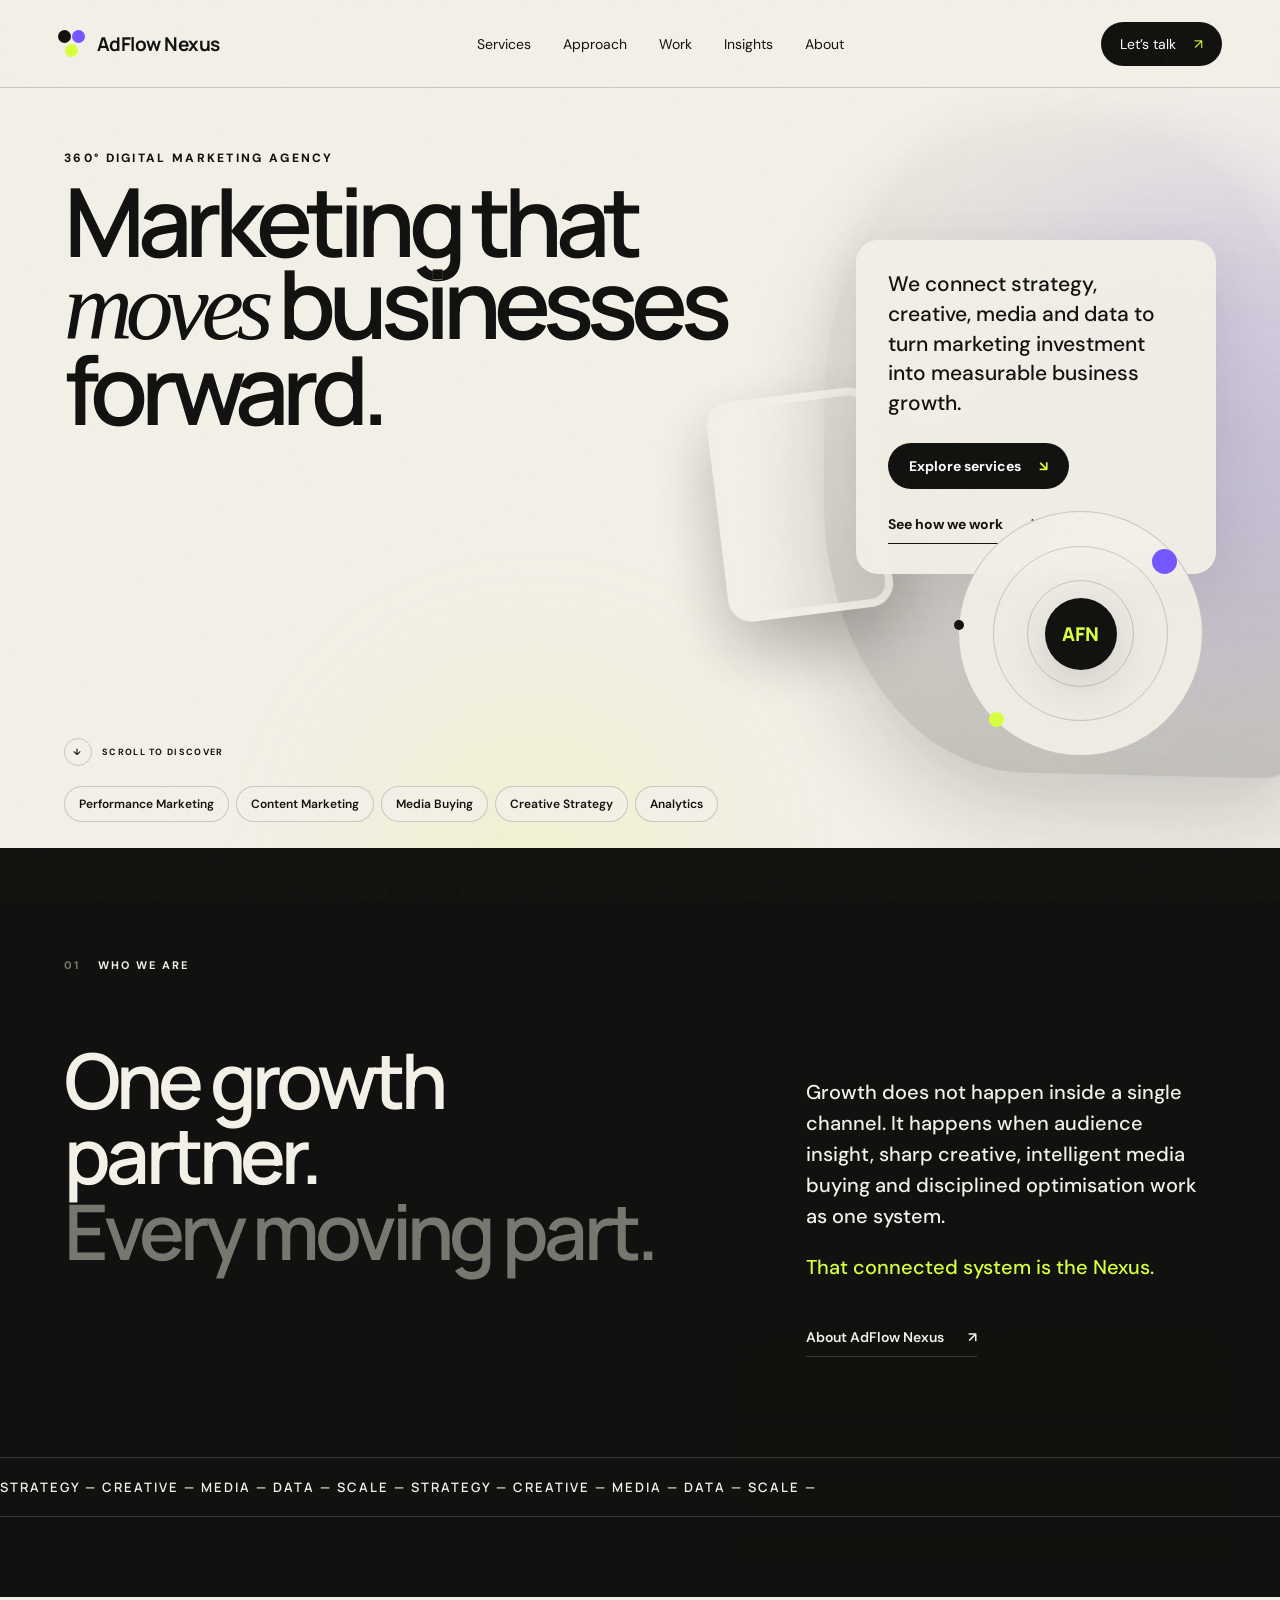
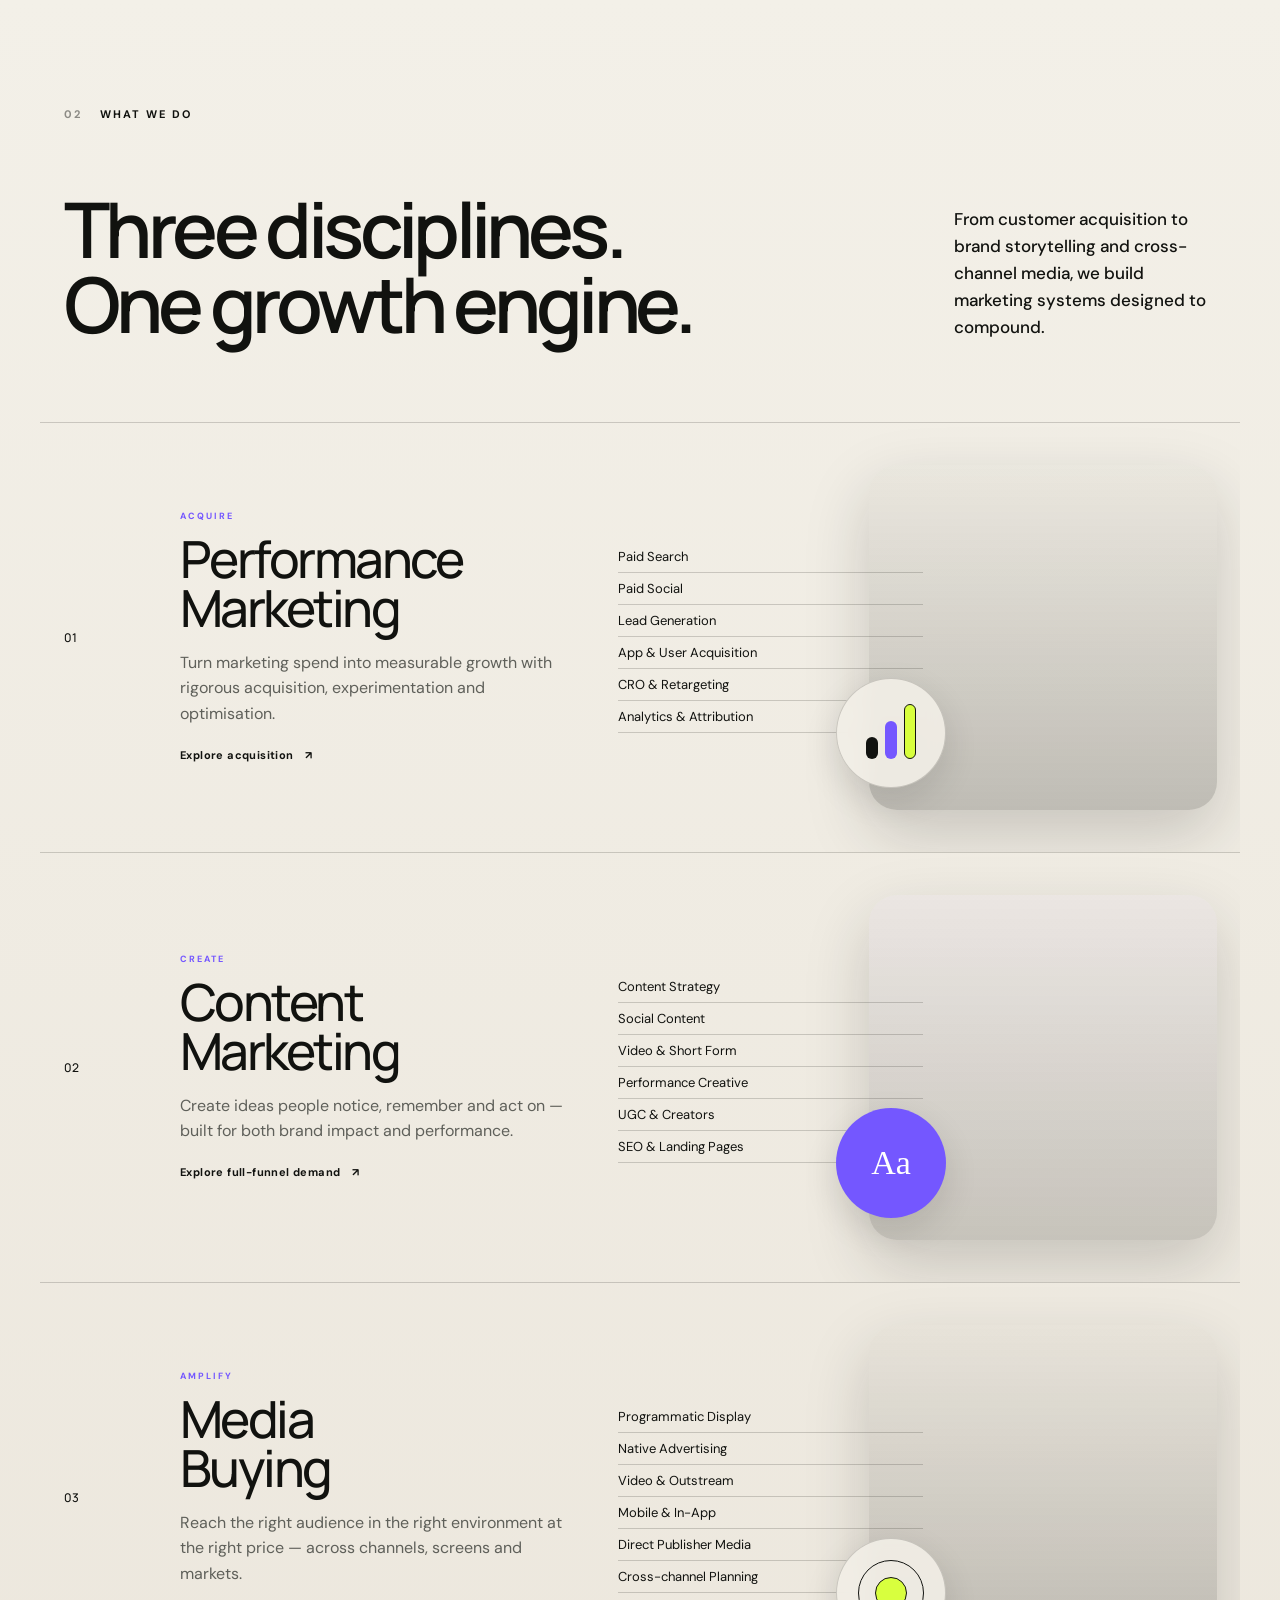
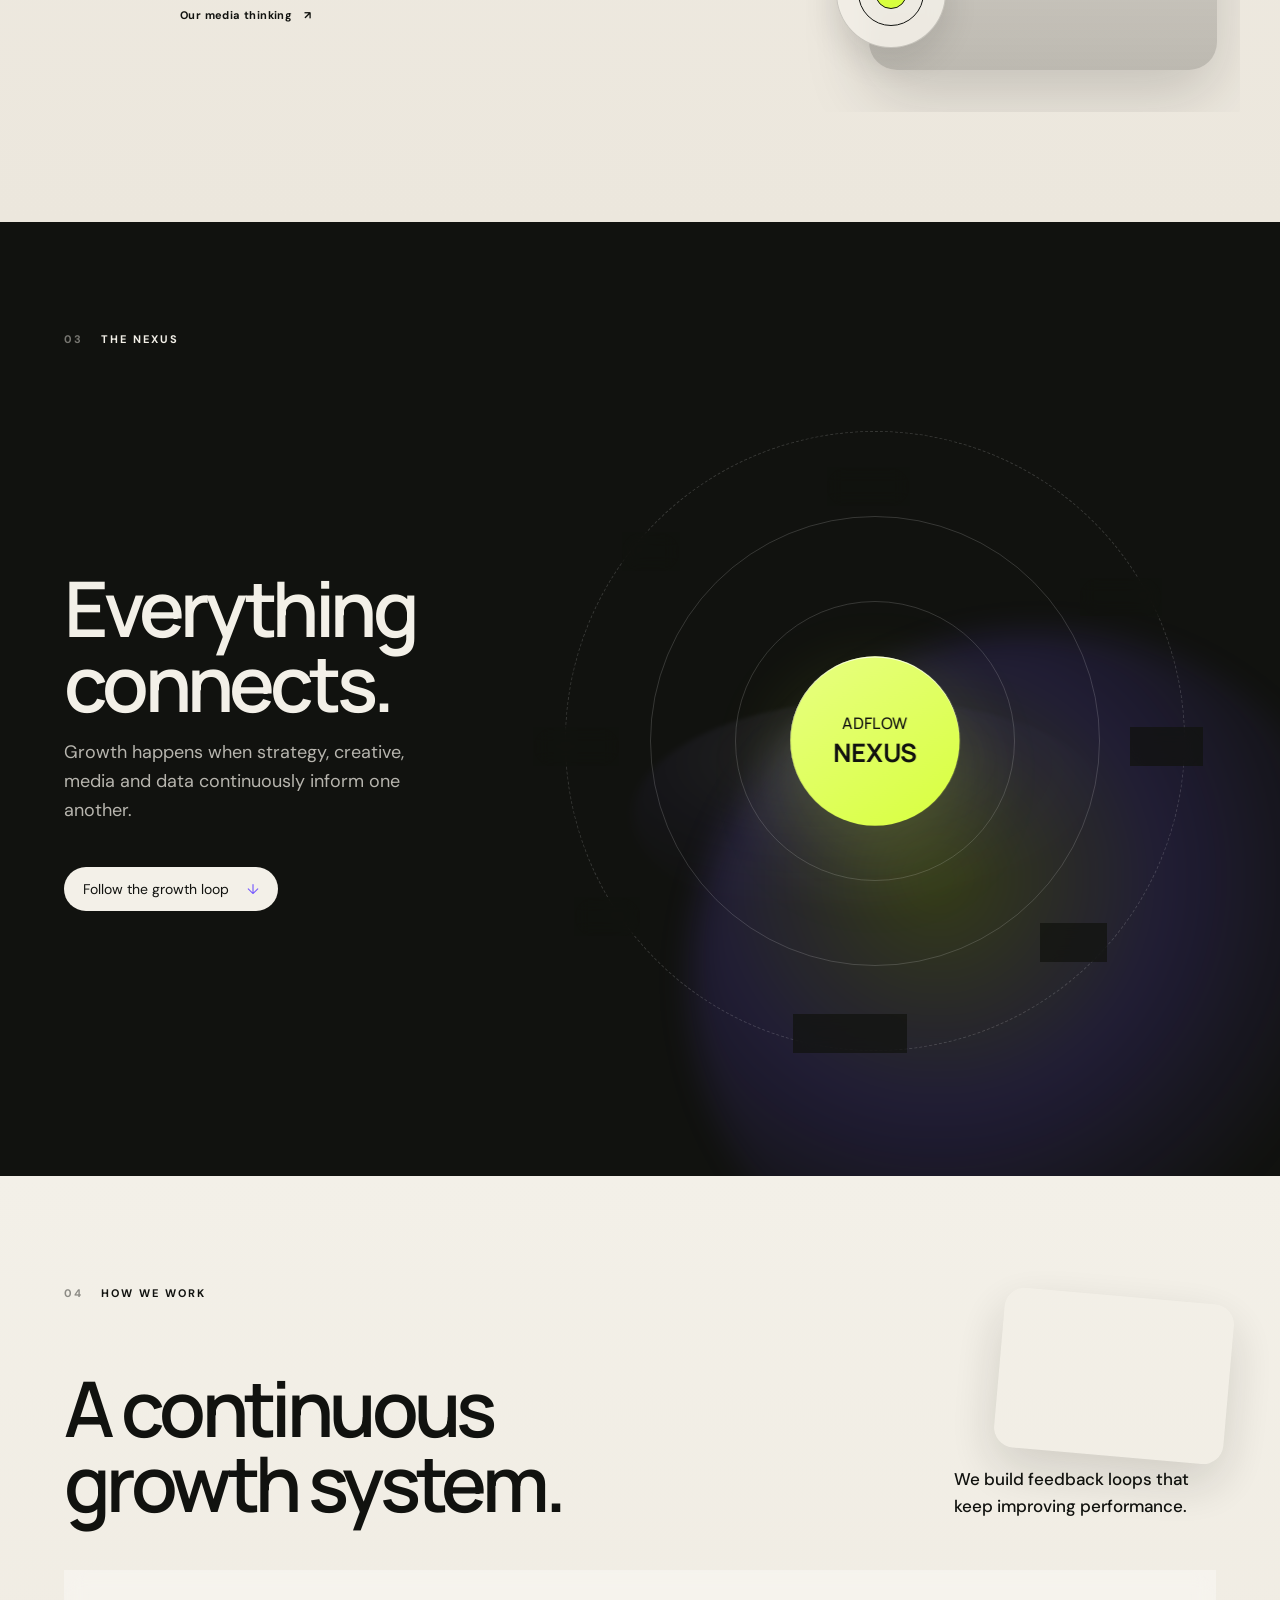
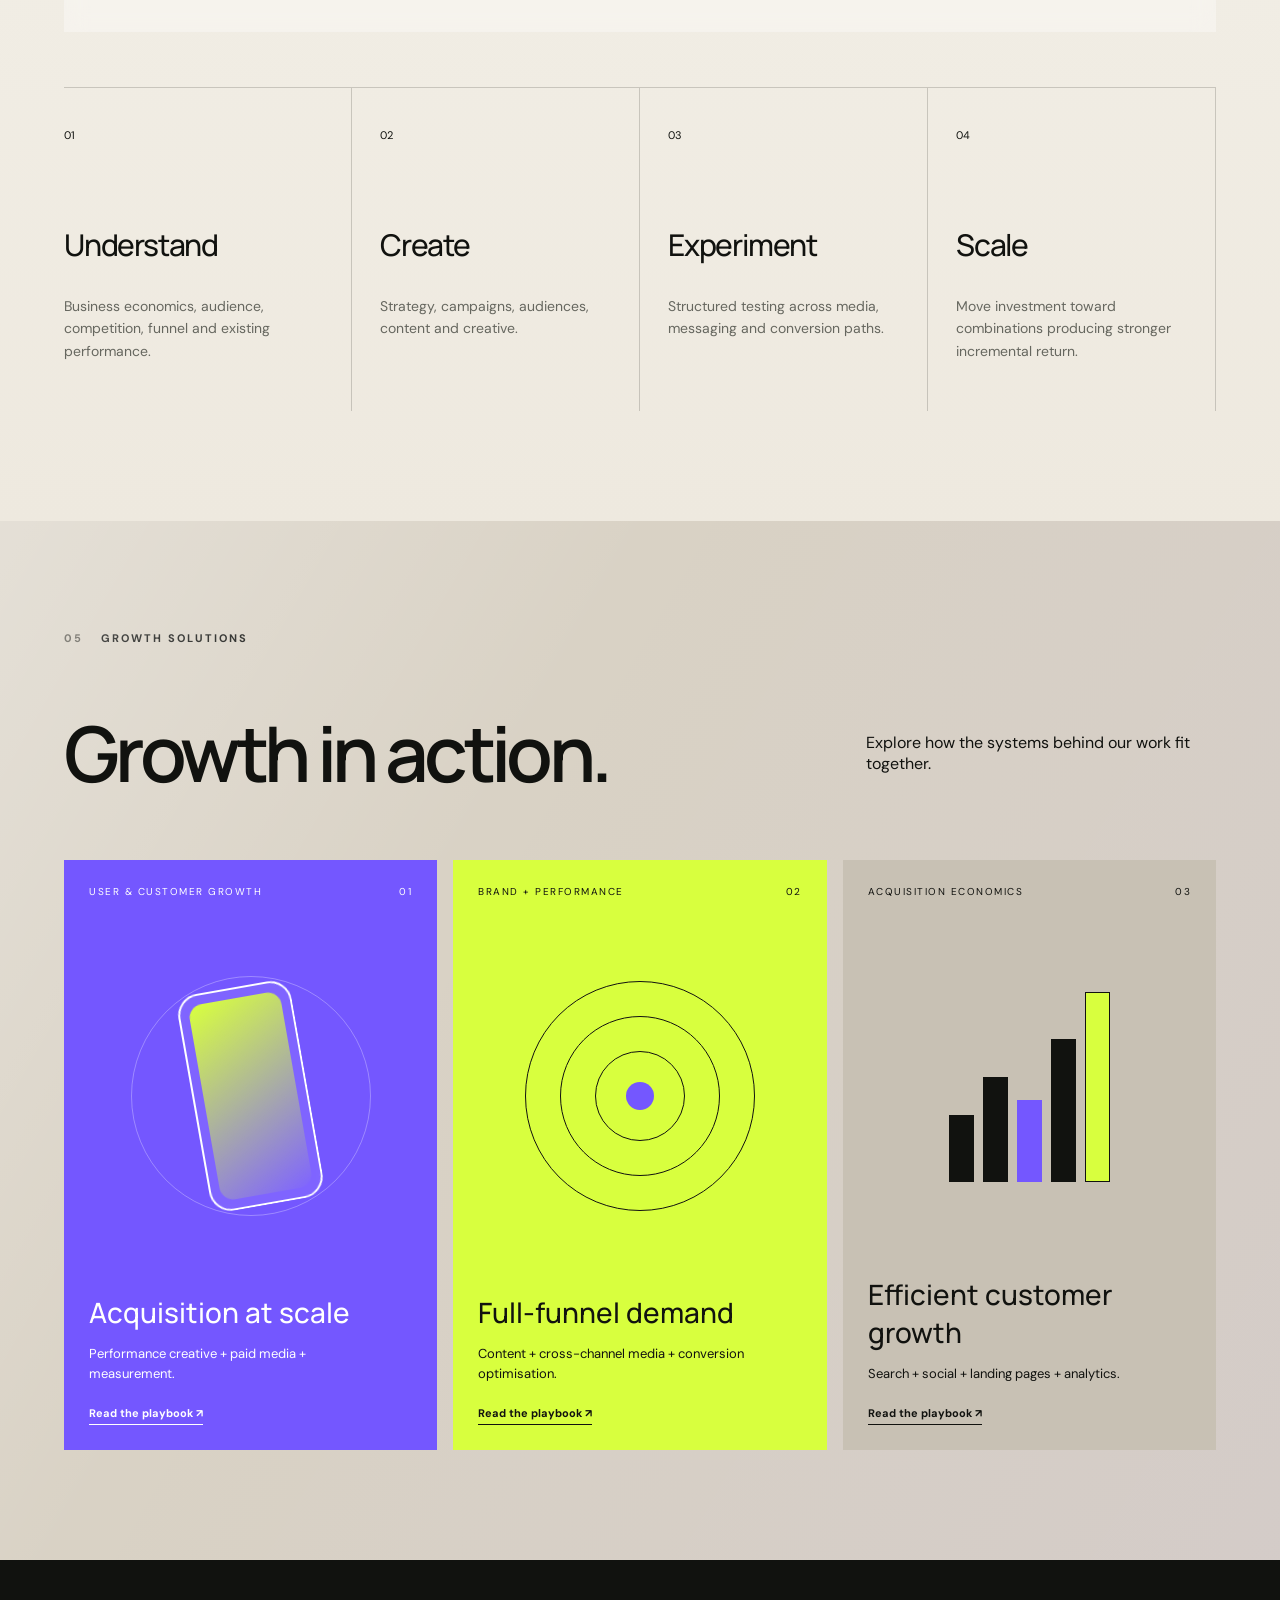
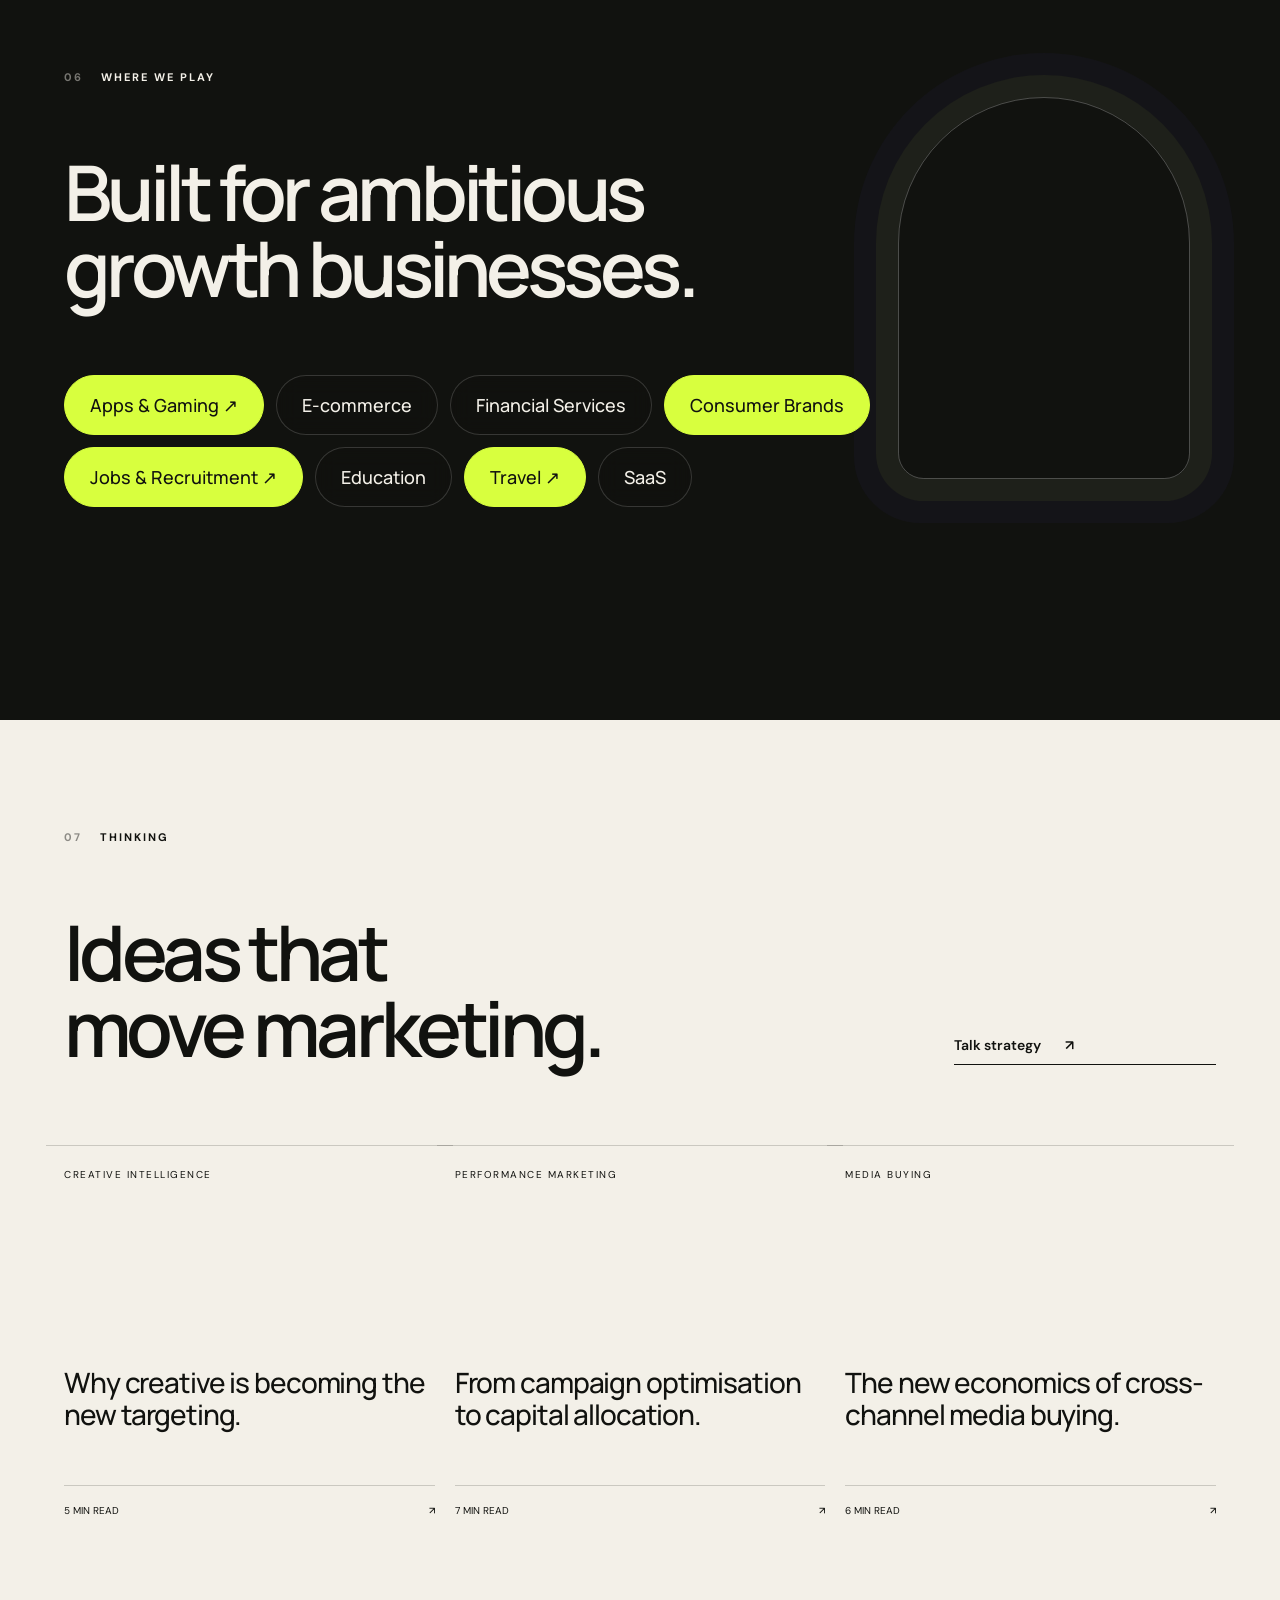
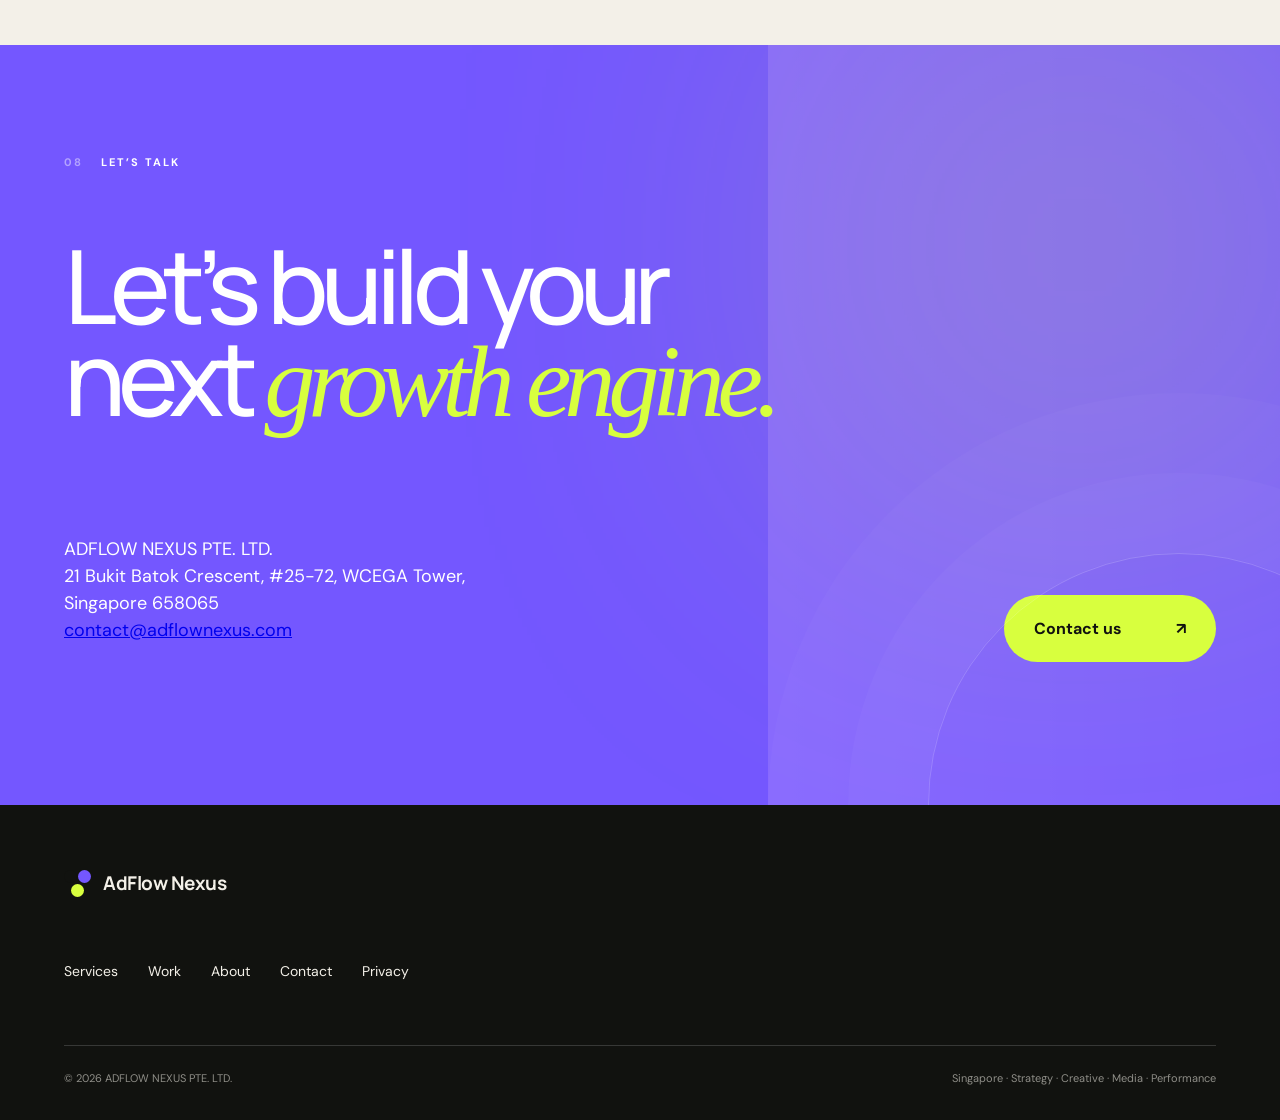
==== commit 03ba40b1: "Apply integrated styling to clickable homepage cards" ====
--- a/index.html
+++ b/index.html
@@ -1 +1 @@
-<!doctype html><html lang="en"><head><meta charset="utf-8"><meta name="viewport" content="width=device-width,initial-scale=1"><title>AdFlow Nexus — 360° Marketing Agency</title><meta name="description" content="AdFlow Nexus is a 360° digital marketing agency combining performance marketing, content marketing and media buying to create measurable growth."><link rel="preconnect" href="https://fonts.googleapis.com"><link rel="preconnect" href="https://fonts.gstatic.com" crossorigin><link href="https://fonts.googleapis.com/css2?family=DM+Sans:wght@400;500;600;700&family=Manrope:wght@400;500;600;700;800&display=swap" rel="stylesheet"><link rel="stylesheet" href="styles.css"><link rel="stylesheet" href="hero-polish.css"></head><body><div class="noise"></div><div class="cursor-glow"></div><header class="site-header"><a class="brand" href="#top"><span class="brand-mark"><i></i><i></i><i></i></span><span>AdFlow Nexus</span></a><nav class="desktop-nav"><a href="#services">Services</a><a href="#approach">Approach</a><a href="#work">Work</a><a href="#insights">Insights</a><a href="about.html">About</a></nav><a class="header-cta" href="contact.html">Let’s talk <span>↗</span></a><button class="menu-toggle"><span></span><span></span></button></header><main id="top"><section class="hero section-pad"><div class="hero-wash wash-a"></div><div class="hero-wash wash-b"></div><div class="eyebrow reveal">360° DIGITAL MARKETING AGENCY</div><div class="hero-grid"><div><h1 class="reveal">Marketing that<br><em>moves</em> businesses<br>forward.</h1></div><div class="hero-side reveal"><p>We connect strategy, creative, media and data to turn marketing investment into measurable business growth.</p><div class="hero-actions"><a class="pill-link" href="#services">Explore services <span>↘</span></a><a class="text-link" href="#work">See how we work <span>→</span></a></div></div></div><a class="hero-orbit reveal" href="#nexus"><div class="orbit-copy">STRATEGY · CREATIVE · MEDIA · PERFORMANCE ·</div><div class="orbit-center">AFN</div><span class="orb orb-a"></span><span class="orb orb-b"></span><span class="orb orb-c"></span></a><div class="hero-strip reveal"><a href="#performance">Performance Marketing</a><a href="#content">Content Marketing</a><a href="#media">Media Buying</a><a href="#nexus">Creative Strategy</a><a href="#approach">Analytics</a></div><a class="scroll-cue" href="#about"><span></span>SCROLL TO DISCOVER</a></section><section class="intro section-pad dark-section" id="about"><div class="section-kicker reveal"><span>01</span> WHO WE ARE</div><div class="intro-grid"><h2 class="reveal">One growth partner.<br><span>Every moving part.</span></h2><div class="intro-copy reveal"><p>Growth does not happen inside a single channel. It happens when audience insight, sharp creative, intelligent media buying and disciplined optimisation work as one system.</p><p>That connected system is the Nexus.</p><a class="text-link light-link" href="about.html">About AdFlow Nexus <span>↗</span></a></div></div><div class="marquee"><div>STRATEGY — CREATIVE — MEDIA — DATA — SCALE — STRATEGY — CREATIVE — MEDIA — DATA — SCALE —</div></div></section><section class="services section-pad" id="services"><div class="section-kicker reveal"><span>02</span> WHAT WE DO</div><div class="section-title-row"><h2 class="reveal">Three disciplines.<br>One growth engine.</h2><p class="reveal">From customer acquisition to brand storytelling and cross-channel media, we build marketing systems designed to compound.</p></div><article class="service-row reveal" id="performance"><div class="service-number">01</div><div class="service-main"><div class="service-label">ACQUIRE</div><h3>Performance<br>Marketing</h3><p>Turn marketing spend into measurable growth with rigorous acquisition, experimentation and optimisation.</p><a class="service-link" href="solution-acquisition-scale.html">Explore acquisition <span>↗</span></a></div><ul><li>Paid Search</li><li>Paid Social</li><li>Lead Generation</li><li>App & User Acquisition</li><li>CRO & Retargeting</li><li>Analytics & Attribution</li></ul><div class="service-icon icon-performance"><span></span><span></span><span></span></div></article><article class="service-row reveal" id="content"><div class="service-number">02</div><div class="service-main"><div class="service-label">CREATE</div><h3>Content<br>Marketing</h3><p>Create ideas people notice, remember and act on — built for both brand impact and performance.</p><a class="service-link" href="solution-full-funnel.html">Explore full-funnel demand <span>↗</span></a></div><ul><li>Content Strategy</li><li>Social Content</li><li>Video & Short Form</li><li>Performance Creative</li><li>UGC & Creators</li><li>SEO & Landing Pages</li></ul><div class="service-icon icon-content"><span>Aa</span></div></article><article class="service-row reveal" id="media"><div class="service-number">03</div><div class="service-main"><div class="service-label">AMPLIFY</div><h3>Media<br>Buying</h3><p>Reach the right audience in the right environment at the right price — across channels, screens and markets.</p><a class="service-link" href="article-media-economics.html">Our media thinking <span>↗</span></a></div><ul><li>Programmatic Display</li><li>Native Advertising</li><li>Video & Outstream</li><li>Mobile & In-App</li><li>Direct Publisher Media</li><li>Cross-channel Planning</li></ul><div class="service-icon icon-media"><span></span><span></span></div></article></section><section class="nexus section-pad dark-section" id="nexus"><div class="section-kicker reveal"><span>03</span> THE NEXUS</div><div class="nexus-grid"><div class="nexus-copy reveal"><h2>Everything<br>connects.</h2><p>Growth happens when strategy, creative, media and data continuously inform one another.</p><a class="pill-link light-pill" href="#approach">Follow the growth loop <span>↓</span></a></div><div class="nexus-map reveal"><div class="ring ring-one"></div><div class="ring ring-two"></div><div class="ring ring-three"></div><div class="nexus-core">ADFLOW<br><strong>NEXUS</strong></div><span class="node n1">Strategy</span><span class="node n2">Creative</span><span class="node n3">Search</span><span class="node n4">Social</span><span class="node n5">Programmatic</span><span class="node n6">Video</span><span class="node n7">Analytics</span><span class="node n8">CRO</span></div></div></section><section class="approach section-pad" id="approach"><div class="section-kicker reveal"><span>04</span> HOW WE WORK</div><div class="section-title-row"><h2 class="reveal">A continuous<br>growth system.</h2><p class="reveal">We build feedback loops that keep improving performance.</p></div><div class="flow-line reveal"><span>INSIGHT</span><i>→</i><span>CREATIVE</span><i>→</i><span>MEDIA</span><i>→</i><span>LEARNING</span><i>→</i><span>SCALE</span></div><div class="steps"><div class="step reveal"><span>01</span><h3>Understand</h3><p>Business economics, audience, competition, funnel and existing performance.</p></div><div class="step reveal"><span>02</span><h3>Create</h3><p>Strategy, campaigns, audiences, content and creative.</p></div><div class="step reveal"><span>03</span><h3>Experiment</h3><p>Structured testing across media, messaging and conversion paths.</p></div><div class="step reveal"><span>04</span><h3>Scale</h3><p>Move investment toward combinations producing stronger incremental return.</p></div></div></section><section class="work section-pad" id="work"><div class="section-kicker reveal"><span>05</span> GROWTH SOLUTIONS</div><div class="work-head"><h2 class="reveal">Growth in action.</h2><p class="reveal">Explore how the systems behind our work fit together.</p></div><div class="case-grid"><article class="case-card case-a reveal"><div class="case-top"><span>USER & CUSTOMER GROWTH</span><span>01</span></div><div class="case-visual"><div class="phone"><div></div></div><div class="pulse"></div></div><div class="case-bottom"><h3>Acquisition at scale</h3><p>Performance creative + paid media + measurement.</p><a href="solution-acquisition-scale.html">Read the playbook ↗</a></div></article><article class="case-card case-b reveal"><div class="case-top"><span>BRAND + PERFORMANCE</span><span>02</span></div><div class="case-visual"><div class="target"><i></i><i></i><i></i><b></b></div></div><div class="case-bottom"><h3>Full-funnel demand</h3><p>Content + cross-channel media + conversion optimisation.</p><a href="solution-full-funnel.html">Read the playbook ↗</a></div></article><article class="case-card case-c reveal"><div class="case-top"><span>ACQUISITION ECONOMICS</span><span>03</span></div><div class="case-visual"><div class="bars"><i></i><i></i><i></i><i></i><i></i></div></div><div class="case-bottom"><h3>Efficient customer growth</h3><p>Search + social + landing pages + analytics.</p><a href="solution-efficient-growth.html">Read the playbook ↗</a></div></article></div></section><section class="industries section-pad dark-section"><div class="section-kicker reveal"><span>06</span> WHERE WE PLAY</div><h2 class="reveal">Built for ambitious<br>growth businesses.</h2><div class="industry-list reveal"><a href="industry-apps-gaming.html"><span>Apps & Gaming ↗</span></a><span>E-commerce</span><span>Financial Services</span><span>Consumer Brands</span><a href="industry-jobs.html"><span>Jobs & Recruitment ↗</span></a><span>Education</span><a href="industry-travel.html"><span>Travel ↗</span></a><span>SaaS</span></div></section><section class="insights section-pad" id="insights"><div class="section-kicker reveal"><span>07</span> THINKING</div><div class="section-title-row"><h2 class="reveal">Ideas that<br>move marketing.</h2><a class="text-link reveal" href="contact.html">Talk strategy <span>↗</span></a></div><div class="article-grid"><a class="article-card reveal" href="article-creative-targeting.html"><span>CREATIVE INTELLIGENCE</span><h3>Why creative is becoming the new targeting.</h3><div class="article-meta">5 MIN READ <b>↗</b></div></a><a class="article-card reveal" href="article-capital-allocation.html"><span>PERFORMANCE MARKETING</span><h3>From campaign optimisation to capital allocation.</h3><div class="article-meta">7 MIN READ <b>↗</b></div></a><a class="article-card reveal" href="article-media-economics.html"><span>MEDIA BUYING</span><h3>The new economics of cross-channel media buying.</h3><div class="article-meta">6 MIN READ <b>↗</b></div></a></div></section><section class="contact section-pad" id="contact"><div class="contact-glow"></div><div class="section-kicker reveal"><span>08</span> LET’S TALK</div><h2 class="reveal">Let’s build your<br>next <em>growth engine.</em></h2><div class="contact-foot reveal"><p>ADFLOW NEXUS PTE. LTD.<br>21 Bukit Batok Crescent, #25-72, WCEGA Tower, Singapore 658065<br><a href="mailto:contact@adflownexus.com">contact@adflownexus.com</a></p><a class="big-cta" href="contact.html">Contact us <span>↗</span></a></div></section></main><footer><a class="brand" href="#top"><span class="brand-mark"><i></i><i></i><i></i></span><span>AdFlow Nexus</span></a><div class="footer-links"><a href="#services">Services</a><a href="#work">Work</a><a href="about.html">About</a><a href="contact.html">Contact</a><a href="privacy-policy.html">Privacy</a></div><div class="footer-bottom"><span>© <span id="year"></span> ADFLOW NEXUS PTE. LTD.</span><span>Singapore · Strategy · Creative · Media · Performance</span></div></footer><script src="script.js"></script></body></html>+<!doctype html><html lang="en"><head><meta charset="utf-8"><meta name="viewport" content="width=device-width,initial-scale=1"><title>AdFlow Nexus — 360° Marketing Agency</title><meta name="description" content="AdFlow Nexus is a 360° digital marketing agency combining performance marketing, content marketing and media buying to create measurable growth."><link rel="preconnect" href="https://fonts.googleapis.com"><link rel="preconnect" href="https://fonts.gstatic.com" crossorigin><link href="https://fonts.googleapis.com/css2?family=DM+Sans:wght@400;500;600;700&family=Manrope:wght@400;500;600;700;800&display=swap" rel="stylesheet"><link rel="stylesheet" href="styles.css"><link rel="stylesheet" href="hero-polish.css"><link rel="stylesheet" href="link-polish.css"></head><body><div class="noise"></div><div class="cursor-glow"></div><header class="site-header"><a class="brand" href="#top"><span class="brand-mark"><i></i><i></i><i></i></span><span>AdFlow Nexus</span></a><nav class="desktop-nav"><a href="#services">Services</a><a href="#approach">Approach</a><a href="#work">Work</a><a href="#insights">Insights</a><a href="about.html">About</a></nav><a class="header-cta" href="contact.html">Let’s talk <span>↗</span></a><button class="menu-toggle"><span></span><span></span></button></header><main id="top"><section class="hero section-pad"><div class="hero-wash wash-a"></div><div class="hero-wash wash-b"></div><div class="eyebrow reveal">360° DIGITAL MARKETING AGENCY</div><div class="hero-grid"><div><h1 class="reveal">Marketing that<br><em>moves</em> businesses<br>forward.</h1></div><div class="hero-side reveal"><p>We connect strategy, creative, media and data to turn marketing investment into measurable business growth.</p><div class="hero-actions"><a class="pill-link" href="#services">Explore services <span>↘</span></a><a class="text-link" href="#work">See how we work <span>→</span></a></div></div></div><a class="hero-orbit reveal" href="#nexus"><div class="orbit-copy">STRATEGY · CREATIVE · MEDIA · PERFORMANCE ·</div><div class="orbit-center">AFN</div><span class="orb orb-a"></span><span class="orb orb-b"></span><span class="orb orb-c"></span></a><div class="hero-strip reveal"><a href="#performance">Performance Marketing</a><a href="#content">Content Marketing</a><a href="#media">Media Buying</a><a href="#nexus">Creative Strategy</a><a href="#approach">Analytics</a></div><a class="scroll-cue" href="#about"><span></span>SCROLL TO DISCOVER</a></section><section class="intro section-pad dark-section" id="about"><div class="section-kicker reveal"><span>01</span> WHO WE ARE</div><div class="intro-grid"><h2 class="reveal">One growth partner.<br><span>Every moving part.</span></h2><div class="intro-copy reveal"><p>Growth does not happen inside a single channel. It happens when audience insight, sharp creative, intelligent media buying and disciplined optimisation work as one system.</p><p>That connected system is the Nexus.</p><a class="text-link light-link" href="about.html">About AdFlow Nexus <span>↗</span></a></div></div><div class="marquee"><div>STRATEGY — CREATIVE — MEDIA — DATA — SCALE — STRATEGY — CREATIVE — MEDIA — DATA — SCALE —</div></div></section><section class="services section-pad" id="services"><div class="section-kicker reveal"><span>02</span> WHAT WE DO</div><div class="section-title-row"><h2 class="reveal">Three disciplines.<br>One growth engine.</h2><p class="reveal">From customer acquisition to brand storytelling and cross-channel media, we build marketing systems designed to compound.</p></div><article class="service-row reveal" id="performance"><div class="service-number">01</div><div class="service-main"><div class="service-label">ACQUIRE</div><h3>Performance<br>Marketing</h3><p>Turn marketing spend into measurable growth with rigorous acquisition, experimentation and optimisation.</p><a class="service-link" href="solution-acquisition-scale.html">Explore acquisition <span>↗</span></a></div><ul><li>Paid Search</li><li>Paid Social</li><li>Lead Generation</li><li>App & User Acquisition</li><li>CRO & Retargeting</li><li>Analytics & Attribution</li></ul><div class="service-icon icon-performance"><span></span><span></span><span></span></div></article><article class="service-row reveal" id="content"><div class="service-number">02</div><div class="service-main"><div class="service-label">CREATE</div><h3>Content<br>Marketing</h3><p>Create ideas people notice, remember and act on — built for both brand impact and performance.</p><a class="service-link" href="solution-full-funnel.html">Explore full-funnel demand <span>↗</span></a></div><ul><li>Content Strategy</li><li>Social Content</li><li>Video & Short Form</li><li>Performance Creative</li><li>UGC & Creators</li><li>SEO & Landing Pages</li></ul><div class="service-icon icon-content"><span>Aa</span></div></article><article class="service-row reveal" id="media"><div class="service-number">03</div><div class="service-main"><div class="service-label">AMPLIFY</div><h3>Media<br>Buying</h3><p>Reach the right audience in the right environment at the right price — across channels, screens and markets.</p><a class="service-link" href="article-media-economics.html">Our media thinking <span>↗</span></a></div><ul><li>Programmatic Display</li><li>Native Advertising</li><li>Video & Outstream</li><li>Mobile & In-App</li><li>Direct Publisher Media</li><li>Cross-channel Planning</li></ul><div class="service-icon icon-media"><span></span><span></span></div></article></section><section class="nexus section-pad dark-section" id="nexus"><div class="section-kicker reveal"><span>03</span> THE NEXUS</div><div class="nexus-grid"><div class="nexus-copy reveal"><h2>Everything<br>connects.</h2><p>Growth happens when strategy, creative, media and data continuously inform one another.</p><a class="pill-link light-pill" href="#approach">Follow the growth loop <span>↓</span></a></div><div class="nexus-map reveal"><div class="ring ring-one"></div><div class="ring ring-two"></div><div class="ring ring-three"></div><div class="nexus-core">ADFLOW<br><strong>NEXUS</strong></div><span class="node n1">Strategy</span><span class="node n2">Creative</span><span class="node n3">Search</span><span class="node n4">Social</span><span class="node n5">Programmatic</span><span class="node n6">Video</span><span class="node n7">Analytics</span><span class="node n8">CRO</span></div></div></section><section class="approach section-pad" id="approach"><div class="section-kicker reveal"><span>04</span> HOW WE WORK</div><div class="section-title-row"><h2 class="reveal">A continuous<br>growth system.</h2><p class="reveal">We build feedback loops that keep improving performance.</p></div><div class="flow-line reveal"><span>INSIGHT</span><i>→</i><span>CREATIVE</span><i>→</i><span>MEDIA</span><i>→</i><span>LEARNING</span><i>→</i><span>SCALE</span></div><div class="steps"><div class="step reveal"><span>01</span><h3>Understand</h3><p>Business economics, audience, competition, funnel and existing performance.</p></div><div class="step reveal"><span>02</span><h3>Create</h3><p>Strategy, campaigns, audiences, content and creative.</p></div><div class="step reveal"><span>03</span><h3>Experiment</h3><p>Structured testing across media, messaging and conversion paths.</p></div><div class="step reveal"><span>04</span><h3>Scale</h3><p>Move investment toward combinations producing stronger incremental return.</p></div></div></section><section class="work section-pad" id="work"><div class="section-kicker reveal"><span>05</span> GROWTH SOLUTIONS</div><div class="work-head"><h2 class="reveal">Growth in action.</h2><p class="reveal">Explore how the systems behind our work fit together.</p></div><div class="case-grid"><article class="case-card case-a reveal"><div class="case-top"><span>USER & CUSTOMER GROWTH</span><span>01</span></div><div class="case-visual"><div class="phone"><div></div></div><div class="pulse"></div></div><div class="case-bottom"><h3>Acquisition at scale</h3><p>Performance creative + paid media + measurement.</p><a href="solution-acquisition-scale.html">Read the playbook ↗</a></div></article><article class="case-card case-b reveal"><div class="case-top"><span>BRAND + PERFORMANCE</span><span>02</span></div><div class="case-visual"><div class="target"><i></i><i></i><i></i><b></b></div></div><div class="case-bottom"><h3>Full-funnel demand</h3><p>Content + cross-channel media + conversion optimisation.</p><a href="solution-full-funnel.html">Read the playbook ↗</a></div></article><article class="case-card case-c reveal"><div class="case-top"><span>ACQUISITION ECONOMICS</span><span>03</span></div><div class="case-visual"><div class="bars"><i></i><i></i><i></i><i></i><i></i></div></div><div class="case-bottom"><h3>Efficient customer growth</h3><p>Search + social + landing pages + analytics.</p><a href="solution-efficient-growth.html">Read the playbook ↗</a></div></article></div></section><section class="industries section-pad dark-section"><div class="section-kicker reveal"><span>06</span> WHERE WE PLAY</div><h2 class="reveal">Built for ambitious<br>growth businesses.</h2><div class="industry-list reveal"><a href="industry-apps-gaming.html"><span>Apps & Gaming ↗</span></a><span>E-commerce</span><span>Financial Services</span><span>Consumer Brands</span><a href="industry-jobs.html"><span>Jobs & Recruitment ↗</span></a><span>Education</span><a href="industry-travel.html"><span>Travel ↗</span></a><span>SaaS</span></div></section><section class="insights section-pad" id="insights"><div class="section-kicker reveal"><span>07</span> THINKING</div><div class="section-title-row"><h2 class="reveal">Ideas that<br>move marketing.</h2><a class="text-link reveal" href="contact.html">Talk strategy <span>↗</span></a></div><div class="article-grid"><a class="article-card reveal" href="article-creative-targeting.html"><span>CREATIVE INTELLIGENCE</span><h3>Why creative is becoming the new targeting.</h3><div class="article-meta">5 MIN READ <b>↗</b></div></a><a class="article-card reveal" href="article-capital-allocation.html"><span>PERFORMANCE MARKETING</span><h3>From campaign optimisation to capital allocation.</h3><div class="article-meta">7 MIN READ <b>↗</b></div></a><a class="article-card reveal" href="article-media-economics.html"><span>MEDIA BUYING</span><h3>The new economics of cross-channel media buying.</h3><div class="article-meta">6 MIN READ <b>↗</b></div></a></div></section><section class="contact section-pad" id="contact"><div class="contact-glow"></div><div class="section-kicker reveal"><span>08</span> LET’S TALK</div><h2 class="reveal">Let’s build your<br>next <em>growth engine.</em></h2><div class="contact-foot reveal"><p>ADFLOW NEXUS PTE. LTD.<br>21 Bukit Batok Crescent, #25-72, WCEGA Tower, Singapore 658065<br><a href="mailto:contact@adflownexus.com">contact@adflownexus.com</a></p><a class="big-cta" href="contact.html">Contact us <span>↗</span></a></div></section></main><footer><a class="brand" href="#top"><span class="brand-mark"><i></i><i></i><i></i></span><span>AdFlow Nexus</span></a><div class="footer-links"><a href="#services">Services</a><a href="#work">Work</a><a href="about.html">About</a><a href="contact.html">Contact</a><a href="privacy-policy.html">Privacy</a></div><div class="footer-bottom"><span>© <span id="year"></span> ADFLOW NEXUS PTE. LTD.</span><span>Singapore · Strategy · Creative · Media · Performance</span></div></footer><script src="script.js"></script></body></html>
--- a/link-polish.css
+++ b/link-polish.css
@@ -0,0 +1,11 @@
+/* Homepage interactive elements should feel like designed components, not browser hyperlinks. */
+.article-card,.article-card:link,.article-card:visited{color:inherit;text-decoration:none;-webkit-text-decoration:none}
+.article-card>span,.article-card h3,.article-card .article-meta{color:inherit;text-decoration:none}
+.article-card{cursor:pointer;transition:transform .28s ease,background-color .28s ease}
+.article-card:hover{transform:translateY(-4px)}
+.article-card h3{transition:opacity .2s ease}.article-card:hover h3{opacity:.68}
+.article-meta b{font-family:'DM Sans',sans-serif;font-weight:500}
+.industry-list a,.industry-list a:link,.industry-list a:visited{color:inherit;text-decoration:none;-webkit-text-decoration:none;display:inline-flex;border-radius:999px}
+.industry-list a span{color:inherit;text-decoration:none;-webkit-text-decoration:none}
+.industry-list a{transition:transform .25s ease,filter .25s ease}.industry-list a:hover{transform:translateY(-3px);filter:brightness(1.05)}
+@media(max-width:900px){.article-card,.article-card:link,.article-card:visited,.article-card *{text-decoration:none!important;-webkit-text-decoration:none!important;color:inherit}.industry-list a,.industry-list a:link,.industry-list a:visited,.industry-list a span{text-decoration:none!important;-webkit-text-decoration:none!important;color:inherit}.article-card:hover,.industry-list a:hover{transform:none}}
